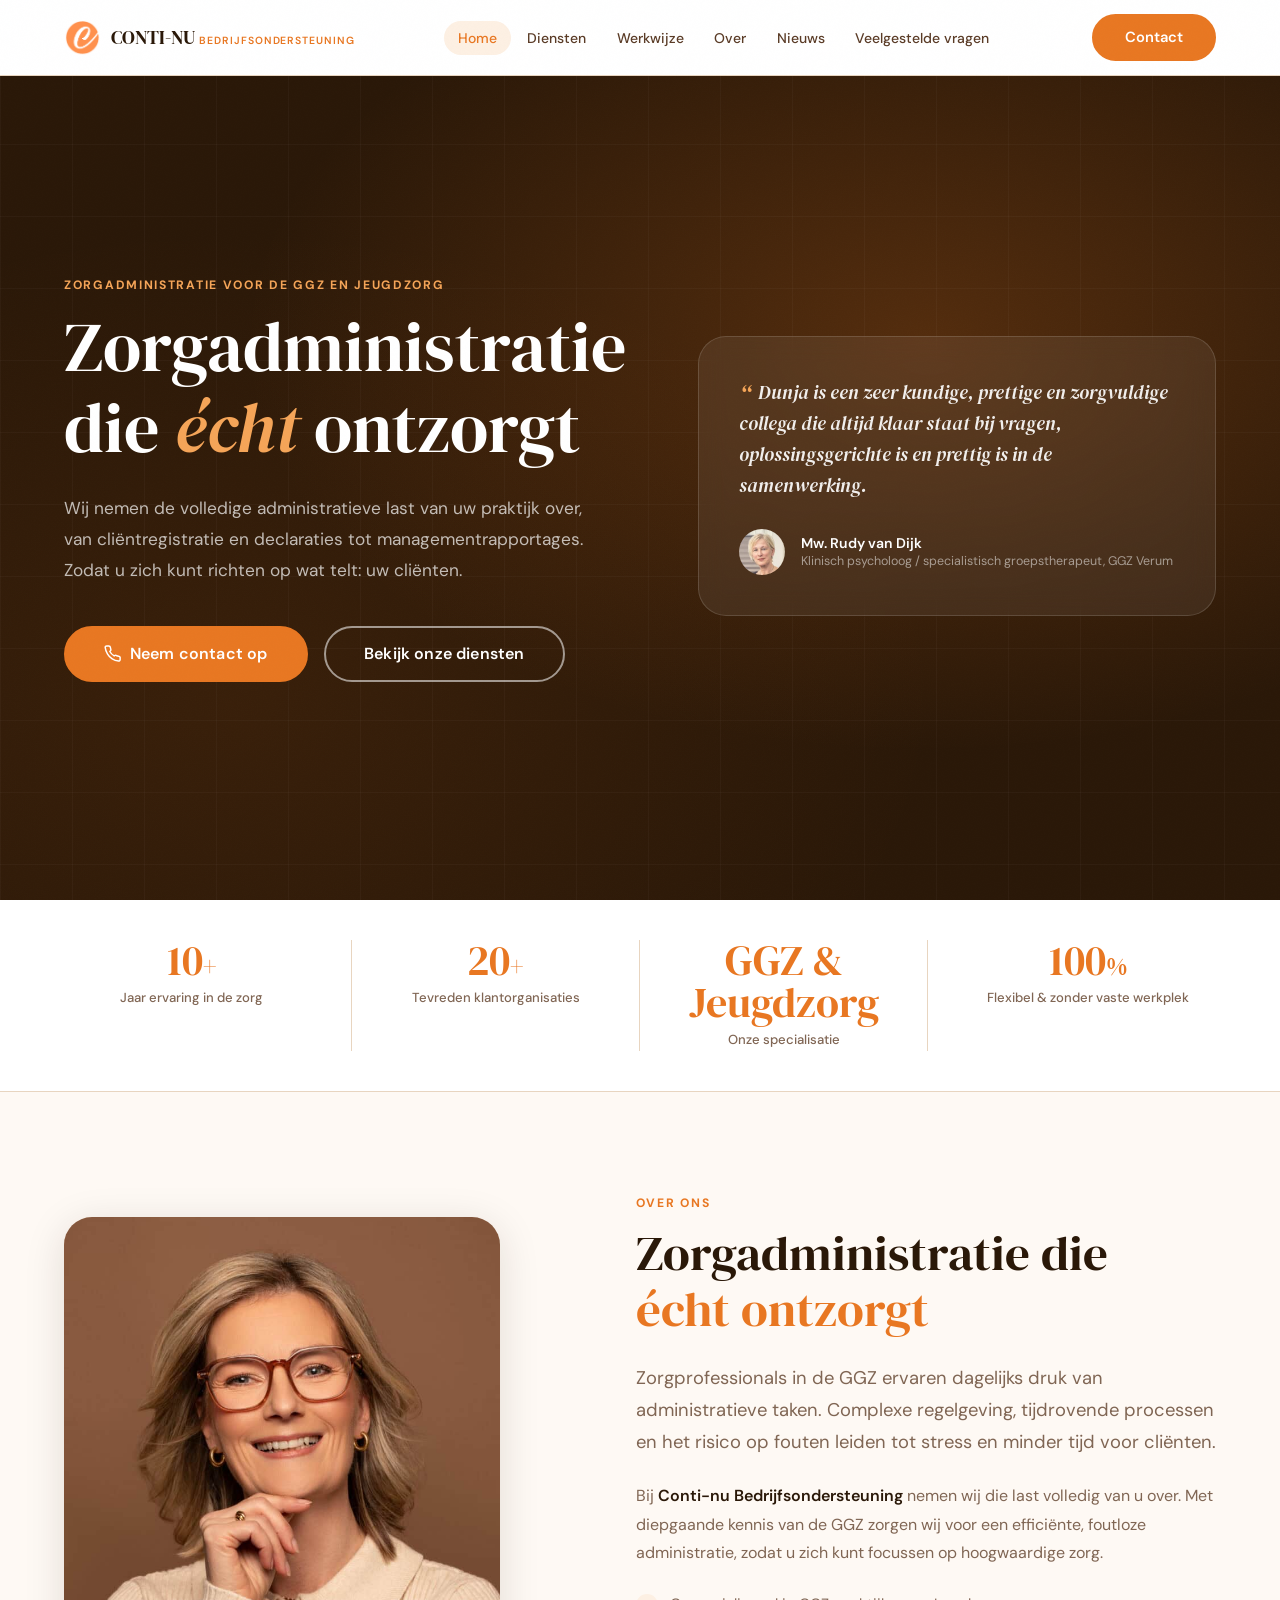
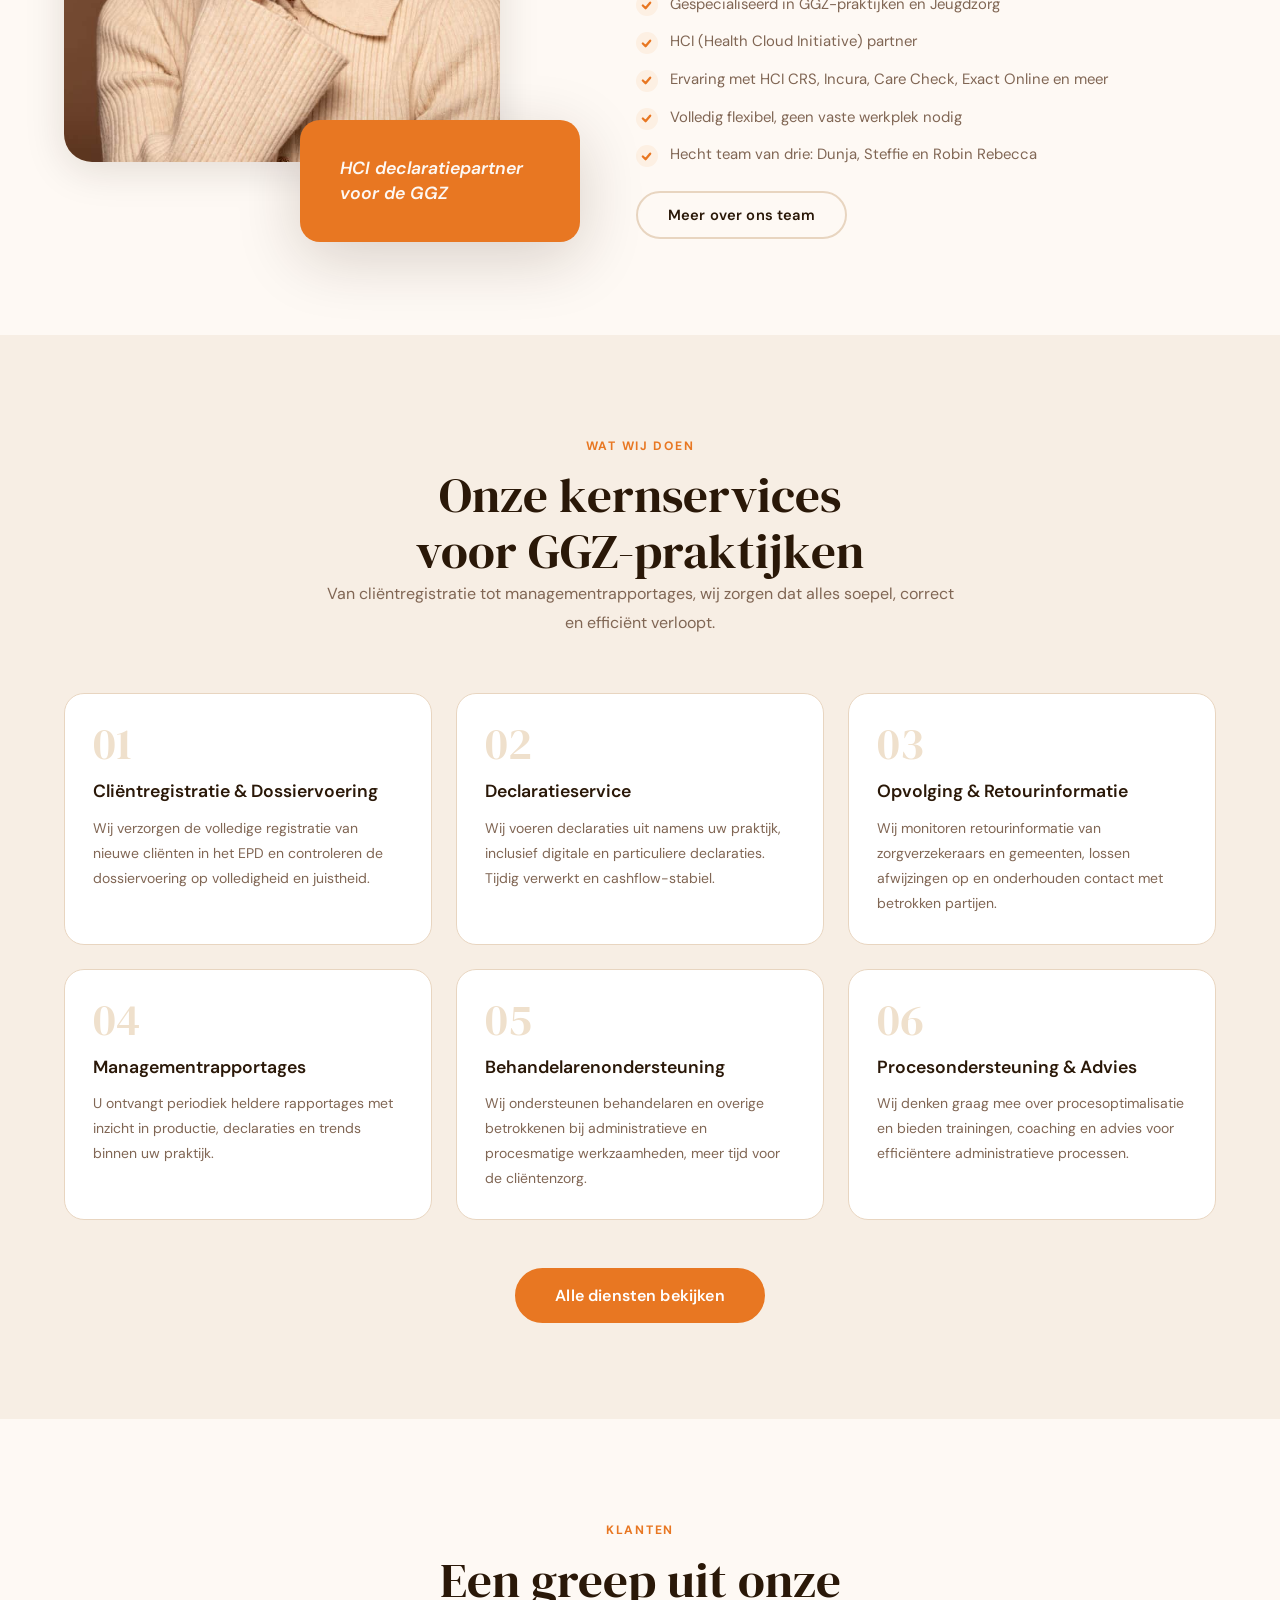
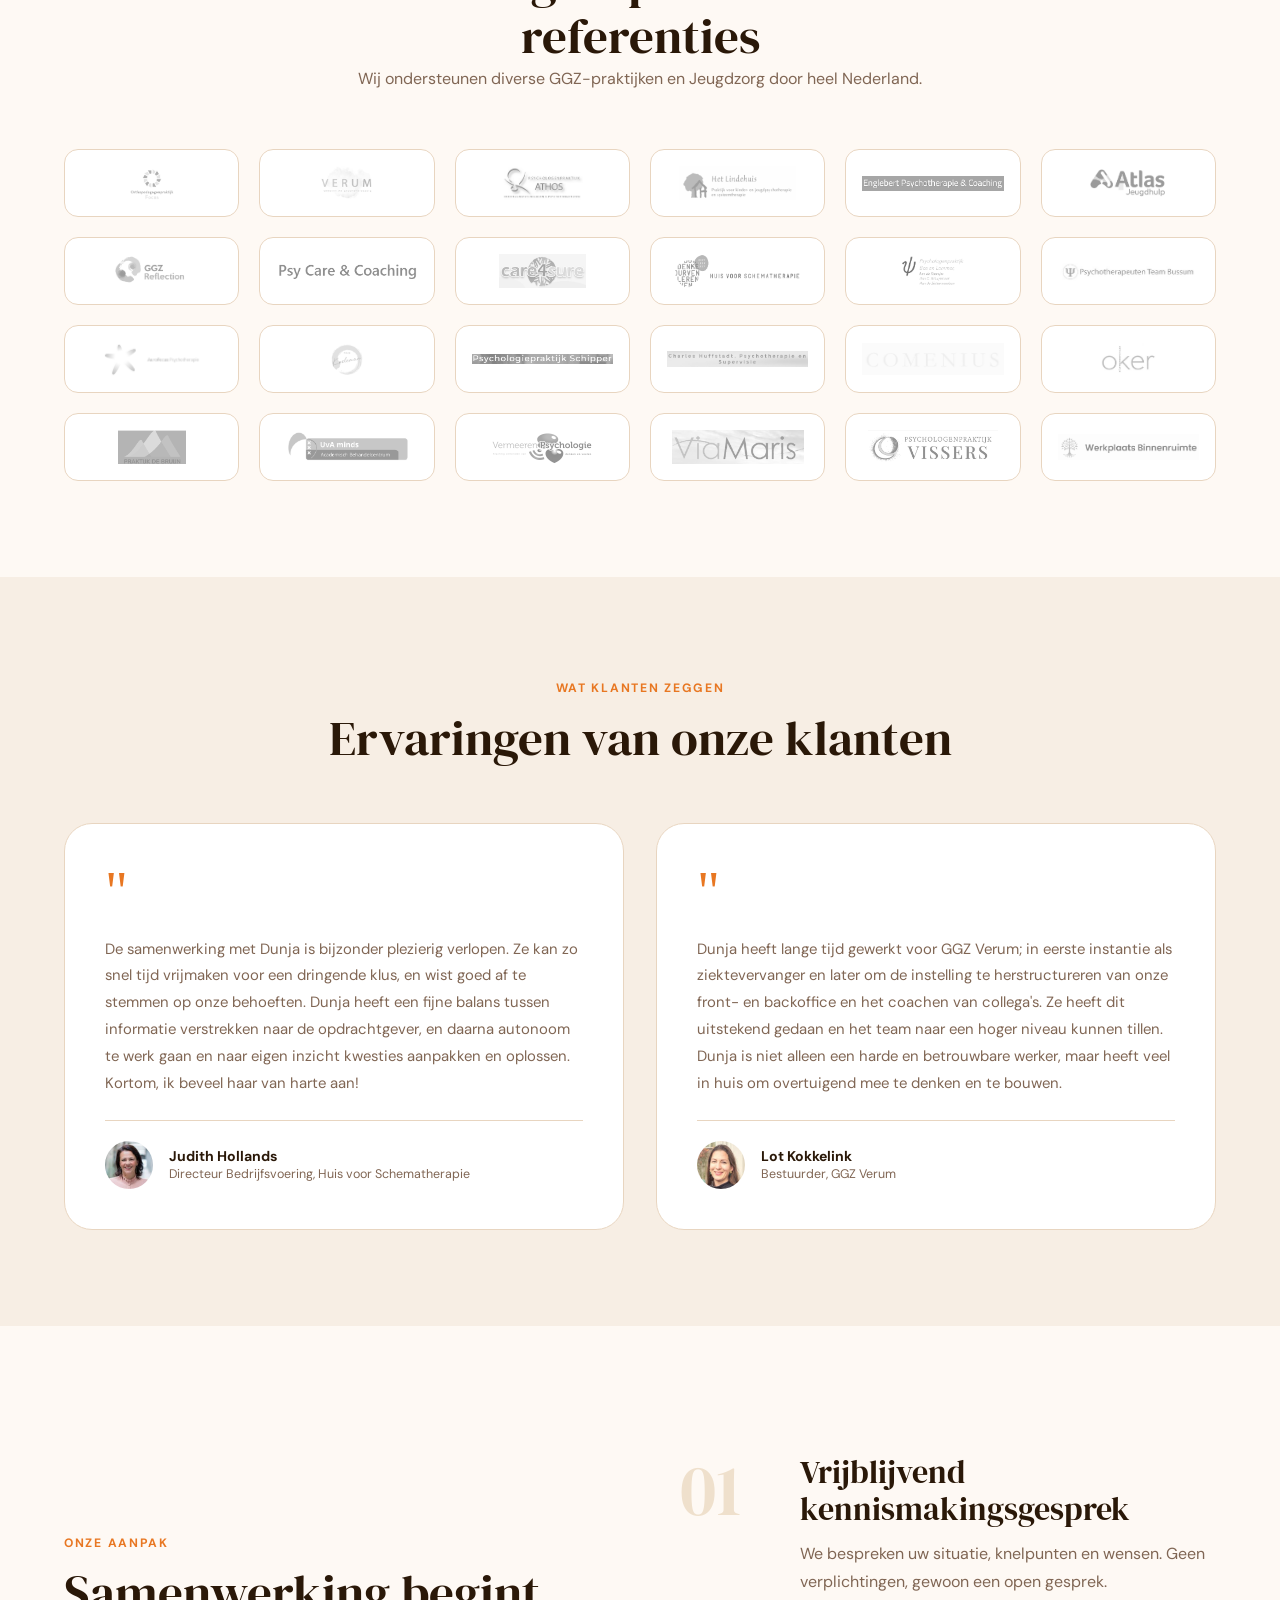
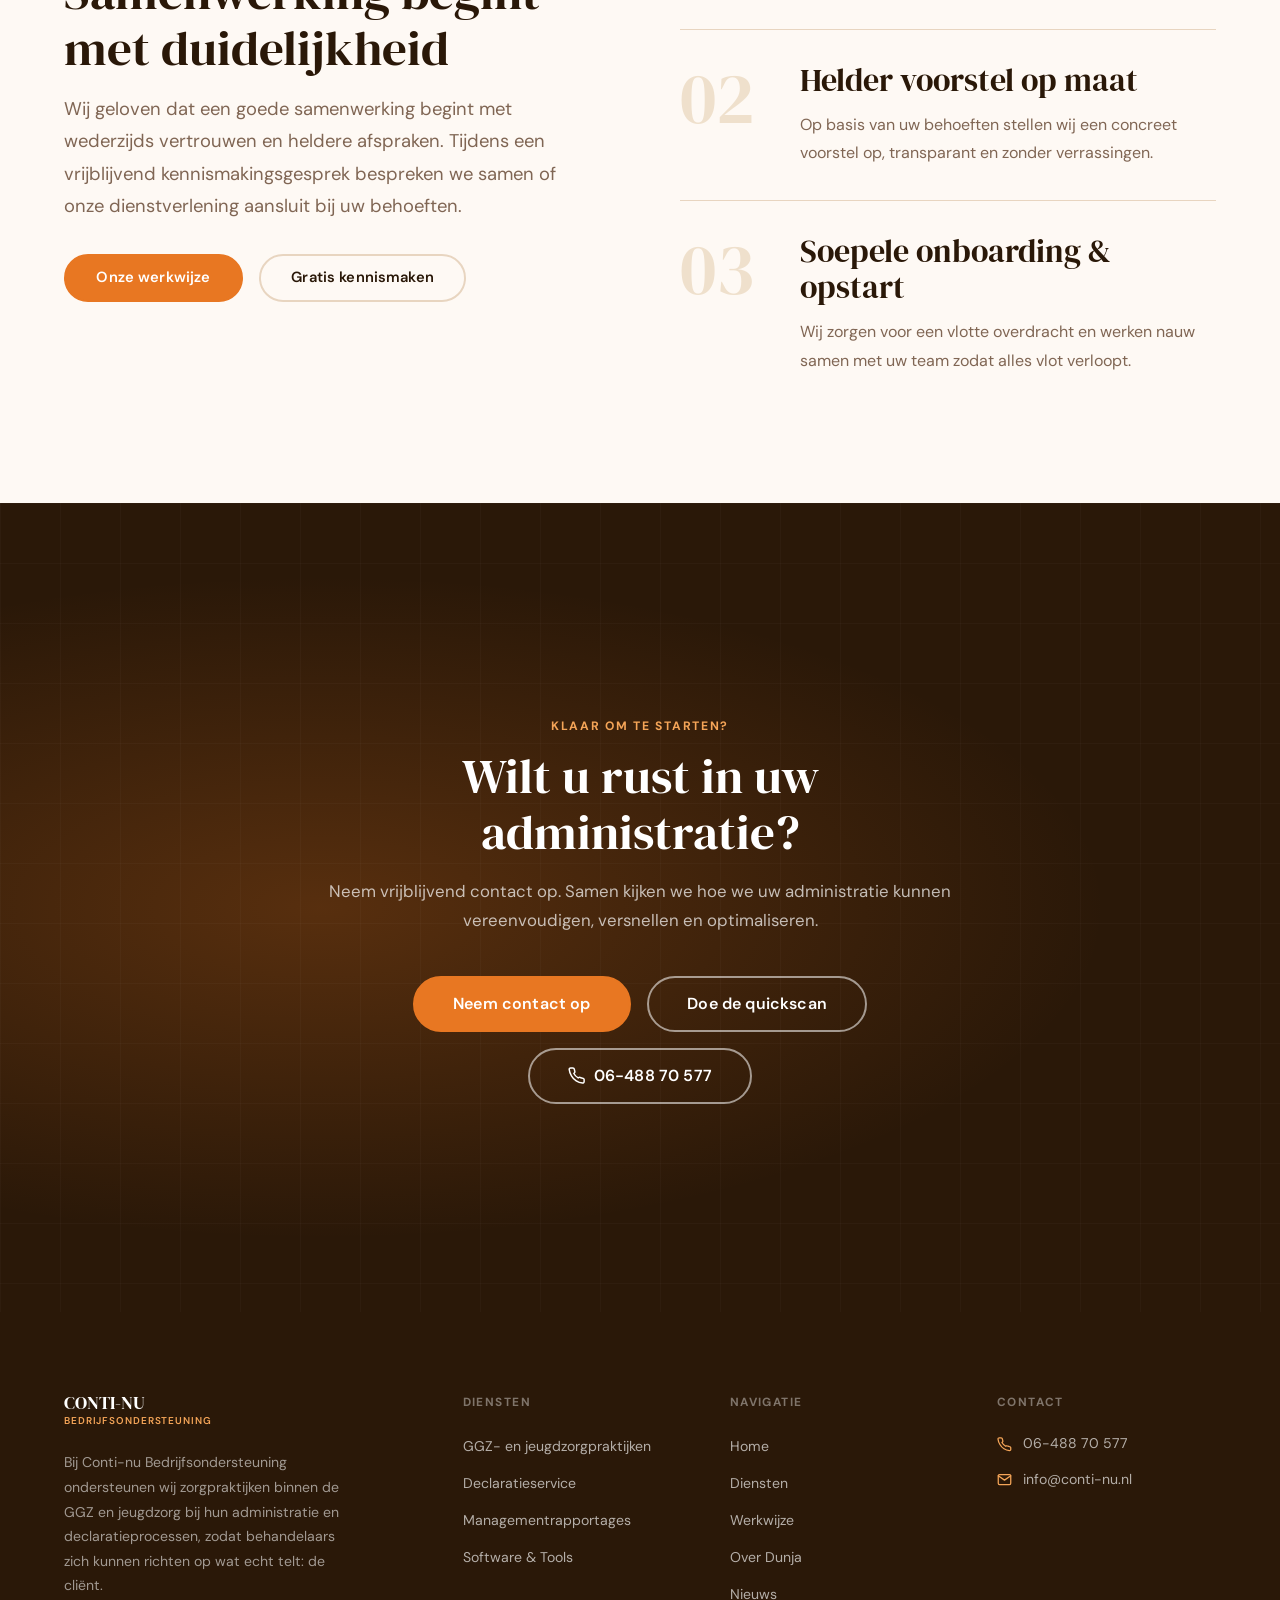
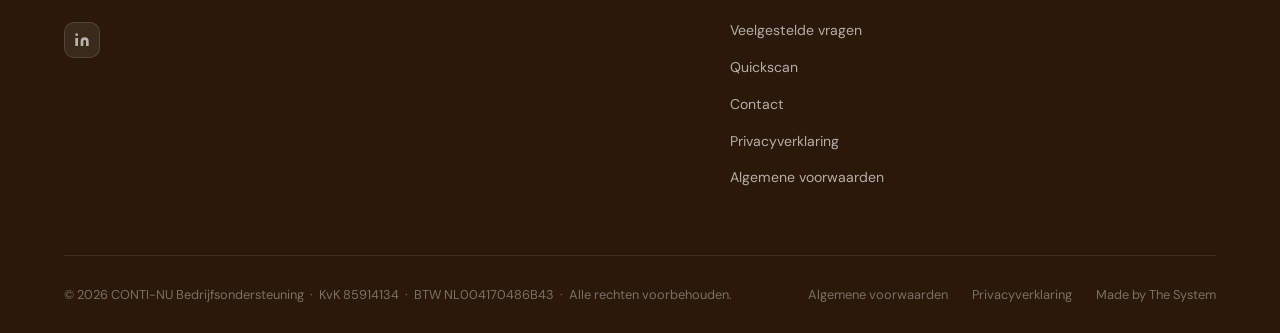
==== index.html @ ff967ec7 "Tekstfix: GGZ-praktijken en -instellingen -> GGZ-praktijken en Jeugdzorg Co-Authored-By: Claude Sonn" ====
<!DOCTYPE html>
<html lang="nl">
<head>
  <meta charset="UTF-8">
  <meta name="viewport" content="width=device-width, initial-scale=1.0">
  <title>CONTI-NU Bedrijfsondersteuning | Zorgadministratie voor de GGZ en Jeugdzorg</title>
  <meta name="description" content="Conti-nu Bedrijfsondersteuning ontlast GGZ- en jeugdzorgpraktijken van alle administratie. Cliëntregistratie, declaraties, dossiervoering en managementrapportages door Dunja Tagliola en team.">
  <meta name="keywords" content="zorgadministratie, GGZ administratie, jeugdzorg administratie, declaratieservice, cliëntregistratie, dossiervoering, managementrapportages, bedrijfsondersteuning zorg">
  <link rel="canonical" href="https://conti-nu-website.vercel.app/">
  <meta name="robots" content="index, follow">
  <link rel="icon" href="Assets/favicon.png" type="image/png">

  <!-- Open Graph -->
  <meta property="og:type"        content="website">
  <meta property="og:url"         content="https://conti-nu-website.vercel.app/">
  <meta property="og:title"       content="CONTI-NU Bedrijfsondersteuning | Uw zorgadministratie, onze zorg">
  <meta property="og:description" content="Gespecialiseerde administratieve ondersteuning voor GGZ- en jeugdzorgpraktijken. Zodat behandelaars zich kunnen richten op de cliënt.">
  <meta property="og:image"       content="https://conti-nu-website.vercel.app/img/og-image.jpg">
  <meta property="og:locale"      content="nl_NL">

  <!-- Twitter Card -->
  <meta name="twitter:card"        content="summary_large_image">
  <meta name="twitter:title"       content="CONTI-NU Bedrijfsondersteuning">
  <meta name="twitter:description" content="Zorgadministratie voor de GGZ en Jeugdzorg. Declaraties, cliëntregistratie en meer.">

  <!-- Structured Data -->
  <script type="application/ld+json">
  {
    "@context": "https://schema.org",
    "@type": "ProfessionalService",
    "name": "CONTI-NU Bedrijfsondersteuning",
    "description": "Gespecialiseerde administratieve ondersteuning voor GGZ- en jeugdzorgpraktijken. Cliëntregistratie, dossiervoering, declaratieservice en managementrapportages.",
    "url": "https://conti-nu-website.vercel.app",
    "telephone": "+31648870577",
    "email": "info@conti-nu.nl",
    "founder": { "@type": "Person", "name": "Dunja Tagliola" },
    "address": { "@type": "PostalAddress", "addressCountry": "NL" },
    "knowsAbout": ["GGZ administratie","Declaratieservice","Cliëntregistratie","Dossiervoering","HCI CRS"],
    "hasOfferCatalog": {
      "@type": "OfferCatalog",
      "name": "Diensten",
      "itemListElement": [
        { "@type": "Offer", "itemOffered": { "@type": "Service", "name": "Cliëntregistratie & Dossiervoering" } },
        { "@type": "Offer", "itemOffered": { "@type": "Service", "name": "Declaratieservice" } },
        { "@type": "Offer", "itemOffered": { "@type": "Service", "name": "Managementrapportages" } }
      ]
    }
  }
  </script>

  <link rel="stylesheet" href="css/style.css">
</head>
<body>

<!-- ═══════════════════════════════ NAVIGATION ═══ -->
<nav class="nav" id="nav" role="navigation" aria-label="Hoofdnavigatie">
  <div class="nav-inner">
    <a href="/" class="nav-logo" aria-label="CONTI-NU Bedrijfsondersteuning - Home">
      <img src="Assets/favicon.png" alt="" class="nav-logo-mark" aria-hidden="true">
      <div class="nav-logo-text">
        <span class="nav-logo-name">CONTI-NU</span>
        <span class="nav-logo-sub">Bedrijfsondersteuning</span>
      </div>
    </a>
    <ul class="nav-links" role="list">
      <li><a href="/"      class="nav-link active">Home</a></li>
      <li><a href="/diensten"   class="nav-link">Diensten</a></li>
      <li><a href="/werkwijze"  class="nav-link">Werkwijze</a></li>
      <li><a href="/over"       class="nav-link">Over</a></li>
      <li><a href="/nieuws"     class="nav-link">Nieuws</a></li>
      <li><a href="/veelgestelde-vragen" class="nav-link">Veelgestelde vragen</a></li>
    </ul>
    <a href="/contact" class="btn btn-primary nav-cta">Contact</a>
    <button class="nav-hamburger" id="hamburger" aria-label="Menu openen" aria-expanded="false" aria-controls="mobile-menu">
      <span></span><span></span><span></span>
    </button>
  </div>
</nav>

<nav class="mobile-menu" id="mobile-menu" aria-label="Mobiele navigatie">
  <a href="/"     class="nav-link active">Home</a>
  <a href="/diensten"  class="nav-link">Diensten</a>
  <a href="/werkwijze" class="nav-link">Werkwijze</a>
  <a href="/over"      class="nav-link">Over</a>
  <a href="/nieuws"    class="nav-link">Nieuws</a>
  <a href="/veelgestelde-vragen" class="nav-link">Veelgestelde vragen</a>
  <a href="/contact"   class="btn btn-primary">Contact opnemen</a>
</nav>

<main>

<!-- ═══════════════════════════════ HERO ═════════ -->
<section class="hero" aria-label="Introductie">
  <div class="hero-bg" aria-hidden="true"></div>
  <div class="hero-grid-lines" aria-hidden="true"></div>
  <div class="hero-inner container">

    <div class="hero-content">
      <span class="eyebrow eyebrow-light">Zorgadministratie voor de GGZ en Jeugdzorg</span>
      <h1 class="hero-title">
        Zorgadministratie<br>
        die <em>écht</em> ontzorgt
      </h1>
      <p class="hero-text">
        Wij nemen de volledige administratieve last van uw praktijk over, van cliëntregistratie
        en declaraties tot managementrapportages. Zodat u zich kunt richten op wat telt: uw cliënten.
      </p>
      <div class="hero-actions">
        <a href="/contact" class="btn btn-primary btn-lg">
          <svg viewBox="0 0 24 24" fill="none" stroke="currentColor" stroke-width="2" stroke-linecap="round" stroke-linejoin="round" aria-hidden="true"><path d="M22 16.92v3a2 2 0 0 1-2.18 2 19.79 19.79 0 0 1-8.63-3.07A19.5 19.5 0 0 1 4.69 12a19.79 19.79 0 0 1-3.07-8.67A2 2 0 0 1 3.6 1.27h3a2 2 0 0 1 2 1.72c.127.96.361 1.903.7 2.81a2 2 0 0 1-.45 2.11L7.91 8.85a16 16 0 0 0 6 6l1.27-.64a2 2 0 0 1 2.11.45c.907.339 1.85.573 2.81.7A2 2 0 0 1 22 16.92z"/></svg>
          Neem contact op
        </a>
        <a href="/diensten" class="btn btn-white-outline btn-lg">
          Bekijk onze diensten
        </a>
      </div>
    </div>

    <div class="hero-card" role="complementary" aria-label="Referentie">
      <p class="hero-card-quote">
        Dunja is een zeer kundige, prettige en zorgvuldige collega die altijd klaar staat bij vragen, oplossingsgerichte is en prettig is in de samenwerking.
      </p>
      <div class="hero-card-author">
        <div class="hero-card-avatar" aria-hidden="true"><img src="Assets/Rudy-van-Dijk-150x150.jpg" alt="Mw. Rudy van Dijk"></div>
        <div>
          <div class="hero-card-name">Mw. Rudy van Dijk</div>
          <div class="hero-card-role">Klinisch psycholoog / specialistisch groepstherapeut, GGZ Verum</div>
        </div>
      </div>
    </div>

  </div>
</section>

<!-- ═══════════════════════════════ STATS ════════ -->
<div class="stats-bar" aria-label="Kerngetallen">
  <div class="stats-bar-inner">
    <div class="stat-item aos">
      <div class="stat-number" data-count="10" data-suffix="+">10<span style="font-size:.6em">+</span></div>
      <div class="stat-label">Jaar ervaring in de zorg</div>
    </div>
    <div class="stat-item aos d1">
      <div class="stat-number" data-count="20" data-suffix="+">20<span style="font-size:.6em">+</span></div>
      <div class="stat-label">Tevreden klantorganisaties</div>
    </div>
    <div class="stat-item aos d2">
      <div class="stat-number">GGZ &amp; Jeugdzorg</div>
      <div class="stat-label">Onze specialisatie</div>
    </div>
    <div class="stat-item aos d3">
      <div class="stat-number" data-count="100" data-suffix="%">100<span style="font-size:.6em">%</span></div>
      <div class="stat-label">Flexibel &amp; zonder vaste werkplek</div>
    </div>
  </div>
</div>

<!-- ═══════════════════════════════ ABOUT ════════ -->
<section class="section" aria-labelledby="about-heading">
  <div class="container">
    <div class="about-home">

      <div class="about-img-wrap aos-left">
        <div class="img-frame">
          <img src="Assets/0J8A9587-768x1152 (1).jpg"
               alt="Dunja Tagliola, eigenaar van CONTI-NU Bedrijfsondersteuning"
               width="480" height="600" loading="lazy">
        </div>
        <div class="about-img-badge" aria-hidden="true">
          <div class="badge-text">HCI declaratiepartner voor de GGZ</div>
        </div>
      </div>

      <div class="about-home-content aos-right">
        <div>
          <span class="eyebrow">Over ons</span>
          <h2 id="about-heading">
            Zorgadministratie die<br>
            <span class="highlight">écht ontzorgt</span>
          </h2>
        </div>
        <p class="lead">
          Zorgprofessionals in de GGZ ervaren dagelijks druk van
          administratieve taken. Complexe regelgeving, tijdrovende processen en het risico op
          fouten leiden tot stress en minder tijd voor cliënten.
        </p>
        <p>
          Bij <strong>Conti-nu Bedrijfsondersteuning</strong> nemen wij die last volledig van
          u over. Met diepgaande kennis van de GGZ zorgen wij voor een
          efficiënte, foutloze administratie, zodat u zich kunt focussen op hoogwaardige zorg.
        </p>
        <div class="checklist" role="list">
          <div class="check-item" role="listitem">
            <div class="check-dot" aria-hidden="true">
              <svg viewBox="0 0 12 12" fill="none" stroke="currentColor" stroke-width="2.5" stroke-linecap="round" stroke-linejoin="round"><polyline points="2 6 5 9 10 3"/></svg>
            </div>
            <span>Gespecialiseerd in GGZ-praktijken en Jeugdzorg</span>
          </div>
          <div class="check-item" role="listitem">
            <div class="check-dot" aria-hidden="true">
              <svg viewBox="0 0 12 12" fill="none" stroke="currentColor" stroke-width="2.5" stroke-linecap="round" stroke-linejoin="round"><polyline points="2 6 5 9 10 3"/></svg>
            </div>
            <span>HCI (Health Cloud Initiative) partner</span>
          </div>
          <div class="check-item" role="listitem">
            <div class="check-dot" aria-hidden="true">
              <svg viewBox="0 0 12 12" fill="none" stroke="currentColor" stroke-width="2.5" stroke-linecap="round" stroke-linejoin="round"><polyline points="2 6 5 9 10 3"/></svg>
            </div>
            <span>Ervaring met HCI CRS, Incura, Care Check, Exact Online en meer</span>
          </div>
          <div class="check-item" role="listitem">
            <div class="check-dot" aria-hidden="true">
              <svg viewBox="0 0 12 12" fill="none" stroke="currentColor" stroke-width="2.5" stroke-linecap="round" stroke-linejoin="round"><polyline points="2 6 5 9 10 3"/></svg>
            </div>
            <span>Volledig flexibel, geen vaste werkplek nodig</span>
          </div>
          <div class="check-item" role="listitem">
            <div class="check-dot" aria-hidden="true">
              <svg viewBox="0 0 12 12" fill="none" stroke="currentColor" stroke-width="2.5" stroke-linecap="round" stroke-linejoin="round"><polyline points="2 6 5 9 10 3"/></svg>
            </div>
            <span>Hecht team van drie: Dunja, Steffie en Robin Rebecca</span>
          </div>
        </div>
        <div>
          <a href="/over" class="btn btn-outline">Meer over ons team</a>
        </div>
      </div>

    </div>
  </div>
</section>

<!-- ═══════════════════════════════ SERVICES ═════ -->
<section class="section section-cream" aria-labelledby="services-heading">
  <div class="container">
    <div class="section-header center aos-scale">
      <span class="eyebrow">Wat wij doen</span>
      <h2 id="services-heading">Onze kernservices<br>voor GGZ-praktijken</h2>
      <p>Van cliëntregistratie tot managementrapportages, wij zorgen dat alles soepel, correct en efficiënt verloopt.</p>
    </div>

    <div class="service-preview-grid">
      <article class="service-card aos d1">
        <div class="service-num" aria-hidden="true">01</div>
        <h3>Cliëntregistratie &amp; Dossiervoering</h3>
        <p>Wij verzorgen de volledige registratie van nieuwe cliënten in het EPD en controleren de dossiervoering op volledigheid en juistheid.</p>
      </article>
      <article class="service-card aos d2">
        <div class="service-num" aria-hidden="true">02</div>
        <h3>Declaratieservice</h3>
        <p>Wij voeren declaraties uit namens uw praktijk, inclusief digitale en particuliere declaraties. Tijdig verwerkt en cashflow-stabiel.</p>
      </article>
      <article class="service-card aos d3">
        <div class="service-num" aria-hidden="true">03</div>
        <h3>Opvolging &amp; Retourinformatie</h3>
        <p>Wij monitoren retourinformatie van zorgverzekeraars en gemeenten, lossen afwijzingen op en onderhouden contact met betrokken partijen.</p>
      </article>
      <article class="service-card aos d1">
        <div class="service-num" aria-hidden="true">04</div>
        <h3>Managementrapportages</h3>
        <p>U ontvangt periodiek heldere rapportages met inzicht in productie, declaraties en trends binnen uw praktijk.</p>
      </article>
      <article class="service-card aos d2">
        <div class="service-num" aria-hidden="true">05</div>
        <h3>Behandelarenondersteuning</h3>
        <p>Wij ondersteunen behandelaren en overige betrokkenen bij administratieve en procesmatige werkzaamheden, meer tijd voor de cliëntenzorg.</p>
      </article>
      <article class="service-card aos d3">
        <div class="service-num" aria-hidden="true">06</div>
        <h3>Procesondersteuning &amp; Advies</h3>
        <p>Wij denken graag mee over procesoptimalisatie en bieden trainingen, coaching en advies voor efficiëntere administratieve processen.</p>
      </article>
    </div>

    <div style="text-align:center; margin-top:3rem;" class="aos">
      <a href="/diensten" class="btn btn-primary btn-lg">Alle diensten bekijken</a>
    </div>
  </div>
</section>

<!-- ═══════════════════════════════ REFERENTIES ══ -->
<section class="section" aria-labelledby="refs-heading">
  <div class="container">
    <div class="section-header center aos-scale">
      <span class="eyebrow">Klanten</span>
      <h2 id="refs-heading">Een greep uit onze referenties</h2>
      <p>Wij ondersteunen diverse GGZ-praktijken en Jeugdzorg door heel Nederland.</p>
    </div>

    <div class="logos-grid aos">
      <div class="logo-item"><img src="Assets/Orthopedagogenpraktijk-Focus.png" alt="Orthopedagogenpraktijk Focus" loading="lazy"></div>
      <div class="logo-item"><img src="Assets/logo-ggzverum-h100.png" alt="GGZ Verum" loading="lazy"></div>
      <div class="logo-item"><img src="Assets/Psychologenpraktijk-Athos.png" alt="Psychologenpraktijk Athos" loading="lazy"></div>
      <div class="logo-item"><img src="Assets/Het-Lindehuis.png" alt="Het Lindehuis" loading="lazy"></div>
      <div class="logo-item"><img src="Assets/Englebert-Psychotherapie-Coaching.png" alt="Engelbert Psychotherapie &amp; Coaching" loading="lazy"></div>
      <div class="logo-item"><img src="Assets/Logo-Atlas-Jeugdhulp-1.png" alt="Atlas Jeugdhulp" loading="lazy"></div>
      <div class="logo-item"><img src="Assets/GGZ-Reflection.png" alt="GGZ Reflection" loading="lazy"></div>
      <div class="logo-item"><img src="Assets/Psy-Care-Coaching.png" alt="Psy Care &amp; Coaching" loading="lazy"></div>
      <div class="logo-item"><img src="Assets/Logo-Care4sure.png" alt="care4sure" loading="lazy"></div>
      <div class="logo-item"><img src="Assets/Logo-Huis-voor-Schematherapie.png" alt="Huis voor Schematherapie" loading="lazy"></div>
      <div class="logo-item"><img src="Assets/Logo-Bos-en-Lommer.png" alt="GGZ Bos &amp; Lommer" loading="lazy"></div>
      <div class="logo-item"><img src="Assets/Logo-PT-Bussum.png" alt="PT Bussum" loading="lazy"></div>
      <div class="logo-item"><img src="Assets/Aurofocus.png" alt="Aurofocus" loading="lazy"></div>
      <div class="logo-item"><img src="Assets/Praktijk-Koeleman.png" alt="Praktijk Koeleman" loading="lazy"></div>
      <div class="logo-item"><img src="Assets/Psychologenpraktijk-Schipper.png" alt="Psychologenpraktijk Schipper" loading="lazy"></div>
      <div class="logo-item"><img src="Assets/Charles-Huffstadt.png" alt="Charles Huffstadt, Psychotherapie en Supervisie" loading="lazy"></div>
      <div class="logo-item"><img src="Assets/Comenius.png" alt="Comenius" loading="lazy"></div>
      <div class="logo-item"><img src="Assets/PP-Oker.png" alt="Psychologenpraktijk Oker" loading="lazy"></div>
      <div class="logo-item"><img src="Assets/Praktijk-de-Bruijn.png" alt="Praktijk de Bruijn" loading="lazy"></div>
      <div class="logo-item"><img src="Assets/UvA-Minds.png" alt="UvA minds, Academisch Behandelcentrum" loading="lazy"></div>
      <div class="logo-item"><img src="Assets/Vermeeren.png" alt="Vermeeren Psychologie" loading="lazy"></div>
      <div class="logo-item"><img src="Assets/Via-Maris.png" alt="ViaMaris" loading="lazy"></div>
      <div class="logo-item"><img src="Assets/Vissers.png" alt="Psychologenpraktijk Vissers" loading="lazy"></div>
      <div class="logo-item"><img src="Assets/WP-Binnenruimte.png" alt="Werkplaats Binnenruimte" loading="lazy"></div>
    </div>
  </div>
</section>

<!-- ═══════════════════════════════ TESTIMONIALS ═ -->
<section class="section section-cream" aria-labelledby="testimonials-heading">
  <div class="container">
    <div class="section-header center aos-scale">
      <span class="eyebrow">Wat klanten zeggen</span>
      <h2 id="testimonials-heading">Ervaringen van onze klanten</h2>
    </div>

    <div class="testimonials-grid">
      <blockquote class="testimonial aos d1">
        <div class="testimonial-open-quote" aria-hidden="true">"</div>
        <p class="testimonial-text">
          De samenwerking met Dunja is bijzonder plezierig verlopen. Ze kan zo snel tijd vrijmaken voor een dringende klus, en wist goed af te stemmen op onze behoeften. Dunja heeft een fijne balans tussen informatie verstrekken naar de opdrachtgever, en daarna autonoom te werk gaan en naar eigen inzicht kwesties aanpakken en oplossen. Kortom, ik beveel haar van harte aan!
        </p>
        <footer class="testimonial-author">
          <div class="testimonial-avatar" aria-hidden="true"><img src="Assets/Judith-Hollands-150x150.jpeg" alt="Judith Hollands"></div>
          <div>
            <div class="testimonial-name">Judith Hollands</div>
            <div class="testimonial-role">Directeur Bedrijfsvoering, Huis voor Schematherapie</div>
          </div>
        </footer>
      </blockquote>

      <blockquote class="testimonial aos d2">
        <div class="testimonial-open-quote" aria-hidden="true">"</div>
        <p class="testimonial-text">
          Dunja heeft lange tijd gewerkt voor GGZ Verum; in eerste instantie als ziektevervanger en later om de instelling te herstructureren van onze front- en backoffice en het coachen van collega's. Ze heeft dit uitstekend gedaan en het team naar een hoger niveau kunnen tillen. Dunja is niet alleen een harde en betrouwbare werker, maar heeft veel in huis om overtuigend mee te denken en te bouwen.
        </p>
        <footer class="testimonial-author">
          <div class="testimonial-avatar" aria-hidden="true"><img src="Assets/lot-kokkelink-150x150.jpg" alt="Lot Kokkelink"></div>
          <div>
            <div class="testimonial-name">Lot Kokkelink</div>
            <div class="testimonial-role">Bestuurder, GGZ Verum</div>
          </div>
        </footer>
      </blockquote>
    </div>
  </div>
</section>

<!-- ═══════════════════════════════ WERKWIJZE TEASER ═ -->
<section class="section" aria-labelledby="werkwijze-heading">
  <div class="container">
    <div class="grid-2" style="gap:5rem; align-items:center;">
      <div class="aos">
        <span class="eyebrow">Onze aanpak</span>
        <h2 id="werkwijze-heading">Samenwerking begint met duidelijkheid</h2>
        <p class="lead" style="margin-top:1rem;">
          Wij geloven dat een goede samenwerking begint met wederzijds vertrouwen en heldere afspraken.
          Tijdens een vrijblijvend kennismakingsgesprek bespreken we samen of onze dienstverlening aansluit bij uw behoeften.
        </p>
        <div style="margin-top:2rem; display:flex; gap:1rem; flex-wrap:wrap;">
          <a href="/werkwijze" class="btn btn-primary">Onze werkwijze</a>
          <a href="/contact"  class="btn btn-outline">Gratis kennismaken</a>
        </div>
      </div>

      <div>
        <div class="steps-list">
          <div class="step-item aos d1" style="padding:2rem 0;">
            <div class="step-num" aria-hidden="true">01</div>
            <div class="step-body">
              <h3>Vrijblijvend kennismakingsgesprek</h3>
              <p>We bespreken uw situatie, knelpunten en wensen. Geen verplichtingen, gewoon een open gesprek.</p>
            </div>
          </div>
          <div class="step-item aos d2" style="padding:2rem 0;">
            <div class="step-num" aria-hidden="true">02</div>
            <div class="step-body">
              <h3>Helder voorstel op maat</h3>
              <p>Op basis van uw behoeften stellen wij een concreet voorstel op, transparant en zonder verrassingen.</p>
            </div>
          </div>
          <div class="step-item aos d3" style="padding:2rem 0; border-bottom:none;">
            <div class="step-num" aria-hidden="true">03</div>
            <div class="step-body">
              <h3>Soepele onboarding &amp; opstart</h3>
              <p>Wij zorgen voor een vlotte overdracht en werken nauw samen met uw team zodat alles vlot verloopt.</p>
            </div>
          </div>
        </div>
      </div>
    </div>
  </div>
</section>

<!-- ═══════════════════════════════ CTA ══════════ -->
<section class="cta-section section" aria-labelledby="cta-heading">
  <div class="cta-inner">
    <span class="eyebrow eyebrow-light">Klaar om te starten?</span>
    <h2 id="cta-heading">Wilt u rust in uw administratie?</h2>
    <p>
      Neem vrijblijvend contact op. Samen kijken we hoe we uw administratie kunnen
      vereenvoudigen, versnellen en optimaliseren.
    </p>
    <div class="cta-actions">
      <a href="/contact" class="btn btn-primary btn-lg">Neem contact op</a>
      <a href="/quickscan" class="btn btn-white-outline btn-lg">Doe de quickscan</a>
      <a href="tel:+31648870577" class="btn btn-white-outline btn-lg">
        <svg viewBox="0 0 24 24" fill="none" stroke="currentColor" stroke-width="2" stroke-linecap="round" stroke-linejoin="round" aria-hidden="true"><path d="M22 16.92v3a2 2 0 0 1-2.18 2 19.79 19.79 0 0 1-8.63-3.07A19.5 19.5 0 0 1 4.69 12a19.79 19.79 0 0 1-3.07-8.67A2 2 0 0 1 3.6 1.27h3a2 2 0 0 1 2 1.72c.127.96.361 1.903.7 2.81a2 2 0 0 1-.45 2.11L7.91 8.85a16 16 0 0 0 6 6l1.27-.64a2 2 0 0 1 2.11.45c.907.339 1.85.573 2.81.7A2 2 0 0 1 22 16.92z"/></svg>
        06-488 70 577
      </a>
    </div>
  </div>
</section>

</main>

<!-- ═══════════════════════════════ FOOTER ═══════ -->
<footer class="footer" role="contentinfo">
  <div class="container">
    <div class="footer-grid">

      <div class="footer-brand">
        <div class="footer-logo">

          <div>
            <div class="footer-logo-name">CONTI-NU</div>
            <div class="footer-logo-sub">Bedrijfsondersteuning</div>
          </div>
        </div>
        <p>Bij Conti-nu Bedrijfsondersteuning ondersteunen wij zorgpraktijken binnen de GGZ en jeugdzorg bij hun administratie en declaratieprocessen, zodat behandelaars zich kunnen richten op wat echt telt: de cliënt.</p>
        <div class="footer-social">
          <a href="https://www.linkedin.com/company/conti-nu/" class="footer-social-link" target="_blank" rel="noopener noreferrer" aria-label="LinkedIn van Dunja Tagliola">
            <svg viewBox="0 0 24 24" fill="currentColor" aria-hidden="true"><path d="M16 8a6 6 0 0 1 6 6v7h-4v-7a2 2 0 0 0-2-2 2 2 0 0 0-2 2v7h-4v-7a6 6 0 0 1 6-6zM2 9h4v12H2z"/><circle cx="4" cy="4" r="2"/></svg>
          </a>
        </div>
      </div>

      <div>
        <div class="footer-col-title">Diensten</div>
        <ul class="footer-links" role="list">
          <li><a href="diensten.html#ggz"          class="footer-link">GGZ- en jeugdzorgpraktijken</a></li>
          <li><a href="diensten.html#declaratie"    class="footer-link">Declaratieservice</a></li>
          <li><a href="diensten.html#rapportages"   class="footer-link">Managementrapportages</a></li>
          <li><a href="diensten.html#software"      class="footer-link">Software &amp; Tools</a></li>
        </ul>
      </div>

      <div>
        <div class="footer-col-title">Navigatie</div>
        <ul class="footer-links" role="list">
          <li><a href="/"     class="footer-link">Home</a></li>
          <li><a href="/diensten"  class="footer-link">Diensten</a></li>
          <li><a href="/werkwijze" class="footer-link">Werkwijze</a></li>
          <li><a href="/over"      class="footer-link">Over Dunja</a></li>
          <li><a href="/nieuws"    class="footer-link">Nieuws</a></li>
          <li><a href="/veelgestelde-vragen" class="footer-link">Veelgestelde vragen</a></li>
          <li><a href="/quickscan" class="footer-link">Quickscan</a></li>
          <li><a href="/contact"   class="footer-link">Contact</a></li>
          <li><a href="/privacyverklaring" class="footer-link">Privacyverklaring</a></li>
          <li><a href="/algemene-voorwaarden" class="footer-link">Algemene voorwaarden</a></li>
        </ul>
      </div>

      <div>
        <div class="footer-col-title">Contact</div>
        <div class="footer-contact-row">
          <svg viewBox="0 0 24 24" fill="none" stroke="currentColor" stroke-width="2" stroke-linecap="round" stroke-linejoin="round" aria-hidden="true"><path d="M22 16.92v3a2 2 0 0 1-2.18 2 19.79 19.79 0 0 1-8.63-3.07A19.5 19.5 0 0 1 4.69 12a19.79 19.79 0 0 1-3.07-8.67A2 2 0 0 1 3.6 1.27h3a2 2 0 0 1 2 1.72c.127.96.361 1.903.7 2.81a2 2 0 0 1-.45 2.11L7.91 8.85a16 16 0 0 0 6 6l1.27-.64a2 2 0 0 1 2.11.45c.907.339 1.85.573 2.81.7A2 2 0 0 1 22 16.92z"/></svg>
          <a href="tel:+31648870577">06-488 70 577</a>
        </div>
        <div class="footer-contact-row">
          <svg viewBox="0 0 24 24" fill="none" stroke="currentColor" stroke-width="2" stroke-linecap="round" stroke-linejoin="round" aria-hidden="true"><path d="M4 4h16c1.1 0 2 .9 2 2v12c0 1.1-.9 2-2 2H4c-1.1 0-2-.9-2-2V6c0-1.1.9-2 2-2z"/><polyline points="22,6 12,13 2,6"/></svg>
          <a href="mailto:info@conti-nu.nl">info@conti-nu.nl</a>
        </div>
      </div>

    </div>

    <div class="footer-bottom">
      <span class="footer-bottom-copy">&copy; 2026 CONTI-NU Bedrijfsondersteuning &nbsp;&middot;&nbsp; KvK 85914134 &nbsp;&middot;&nbsp; BTW NL004170486B43 &nbsp;&middot;&nbsp; Alle rechten voorbehouden.</span>
      <div class="footer-bottom-links">
        <a href="/algemene-voorwaarden">Algemene voorwaarden</a>
        <a href="/privacyverklaring">Privacyverklaring</a>
        <a href="https://thesystem.nl" target="_blank" rel="noopener">Made by The System</a>
      </div>
    </div>
  </div>
</footer>

<button class="back-to-top" id="back-to-top" aria-label="Terug naar boven">
  <svg viewBox="0 0 24 24" fill="none" stroke="currentColor" stroke-width="2.5" stroke-linecap="round" stroke-linejoin="round" aria-hidden="true"><polyline points="18 15 12 9 6 15"/></svg>
</button>

<script>
(function () {
  // Nav scroll
  const nav = document.getElementById('nav');
  const btt = document.getElementById('back-to-top');
  window.addEventListener('scroll', () => {
    nav.classList.toggle('scrolled', window.scrollY > 20);
    btt.classList.toggle('visible',  window.scrollY > 400);
  }, { passive: true });

  // Mobile menu
  const ham = document.getElementById('hamburger');
  const mob = document.getElementById('mobile-menu');
  ham.addEventListener('click', () => {
    const open = mob.classList.toggle('open');
    ham.classList.toggle('open', open);
    ham.setAttribute('aria-expanded', open);
    document.body.style.overflow = open ? 'hidden' : '';
  });
  mob.querySelectorAll('a').forEach(a => {
    a.addEventListener('click', () => {
      mob.classList.remove('open');
      ham.classList.remove('open');
      ham.setAttribute('aria-expanded', 'false');
      document.body.style.overflow = '';
    });
  });

  // Scroll animations
  const obs = new IntersectionObserver(entries => {
    entries.forEach(e => { if (e.isIntersecting) e.target.classList.add('visible'); });
  }, { threshold: 0.1 });
  document.querySelectorAll('.aos,.aos-left,.aos-right,.aos-scale').forEach(el => obs.observe(el));
  /* Vangnet: in embedded previews (vaste-hoogte iframe, geen scroll) vuurt de
     IntersectionObserver niet voor content onder de vouw. Reveal die kort na load
     alsnog — geen zichtbaar effect op de live site (onder-de-vouw zie je daar pas
     bij scrollen, en dan is 'visible' al gezet). */
  window.addEventListener('load',function(){setTimeout(function(){document.querySelectorAll('.aos,.aos-left,.aos-right,.aos-scale').forEach(function(el){el.classList.add('visible');});},1200);});

  // Stat counter animation
  function animateCounter(el) {
    const target = parseInt(el.dataset.count, 10);
    const suffix = el.dataset.suffix || '';
    const sfxHtml = suffix ? `<span style="font-size:.6em">${suffix}</span>` : '';
    const dur = 1400;
    const start = performance.now();
    function step(now) {
      const p = Math.min((now - start) / dur, 1);
      const eased = 1 - Math.pow(1 - p, 3);
      el.innerHTML = Math.round(eased * target) + sfxHtml;
      if (p < 1) requestAnimationFrame(step);
      else el.classList.add('counted');
    }
    requestAnimationFrame(step);
  }
  const cntObs = new IntersectionObserver(entries => {
    entries.forEach(e => {
      if (e.isIntersecting) { animateCounter(e.target); cntObs.unobserve(e.target); }
    });
  }, { threshold: 0.5 });
  document.querySelectorAll('.stat-number[data-count]').forEach(el => cntObs.observe(el));

  // Back to top
  btt.addEventListener('click', () => window.scrollTo({ top: 0, behavior: 'smooth' }));
})();
</script>

</body>
</html>
---- css/style.css ----
/* ================================================
   CONTI-NU BEDRIJFSONDERSTEUNING — Design System
   Warm Dutch Editorial Premium
   Fonts: DM Serif Display + DM Sans
   ================================================ */

@import url('https://fonts.googleapis.com/css2?family=DM+Serif+Display:ital@0;1&family=DM+Sans:ital,opsz,wght@0,9..40,300;0,9..40,400;0,9..40,500;0,9..40,600;0,9..40,700;1,9..40,400&display=swap');

/* ── Design Tokens ────────────────────────────── */
:root {
  --orange:        #E87722;
  --orange-dark:   #C4611A;
  --orange-light:  #F5A558;
  --orange-pale:   #FDF0E3;
  --cream:         #FEF9F4;
  --cream-mid:     #F7EEE4;
  --cream-dark:    #EFE0CC;
  --brown:         #2A1808;
  --brown-mid:     #5A3B26;
  --brown-light:   #9A7360;
  --text:          #2A1808;
  --text-muted:    #806654;
  --border:        #E8D5C0;
  --white:         #FFFFFF;

  --sh-sm:  0 2px 12px rgba(42,24,8,.06);
  --sh:     0 4px 24px rgba(42,24,8,.09);
  --sh-md:  0 8px 40px rgba(42,24,8,.13);
  --sh-lg:  0 16px 64px rgba(42,24,8,.18);

  --r-xs:   6px;
  --r-sm:   10px;
  --r:      14px;
  --r-lg:   20px;
  --r-xl:   28px;
  --r-2xl:  40px;
  --r-full: 9999px;

  --font-d: 'DM Serif Display', Georgia, 'Times New Roman', serif;
  --font-b: 'DM Sans', -apple-system, BlinkMacSystemFont, sans-serif;

  --t:      all 0.28s ease;
  --t-slow: all 0.5s ease;

  --max-w:     1200px;
  --nav-h:     76px;
}

/* ── Reset ────────────────────────────────────── */
*,*::before,*::after { box-sizing: border-box; margin: 0; padding: 0; }
html { scroll-behavior: smooth; font-size: 16px; }
body {
  font-family: var(--font-b);
  color: var(--text);
  background: var(--cream);
  line-height: 1.7;
  overflow-x: hidden;
  -webkit-font-smoothing: antialiased;
  -moz-osx-font-smoothing: grayscale;
}
img { max-width: 100%; height: auto; display: block; }
a { text-decoration: none; color: inherit; transition: var(--t); }
ul, ol { list-style: none; }
button { font-family: var(--font-b); cursor: pointer; }

/* Grain texture overlay */
body::after {
  content: '';
  position: fixed; inset: 0;
  pointer-events: none;
  z-index: 9999;
  opacity: .35;
  background-image: url("data:image/svg+xml,%3Csvg xmlns='http://www.w3.org/2000/svg' width='300' height='300'%3E%3Cfilter id='n'%3E%3CfeTurbulence type='fractalNoise' baseFrequency='.85' numOctaves='4' stitchTiles='stitch'/%3E%3C/filter%3E%3Crect width='100%25' height='100%25' filter='url(%23n)' opacity='.04'/%3E%3C/svg%3E");
}

/* ── Typography ───────────────────────────────── */
h1,h2,h3,h4,h5,h6 {
  font-family: var(--font-d);
  font-weight: 400;
  line-height: 1.15;
  color: var(--brown);
}
h1 { font-size: clamp(2.6rem, 5.5vw, 4.75rem); }
h2 { font-size: clamp(2rem,   3.8vw, 3.2rem);  }
h3 { font-size: clamp(1.4rem, 2.5vw, 2rem);    }
h4 { font-size: clamp(1.1rem, 1.8vw, 1.35rem); }
p  { line-height: 1.78; color: var(--text-muted); }
strong { font-weight: 600; color: var(--brown); }

.lead {
  font-size: 1.15rem;
  line-height: 1.75;
  color: var(--text-muted);
}

/* ── Layout ───────────────────────────────────── */
.container { max-width: var(--max-w); margin: 0 auto; padding: 0 1.5rem; }

.section     { padding: 6rem 0; }
.section-sm  { padding: 4rem 0; }
.section-lg  { padding: 9rem 0; }

.section-dark {
  background: var(--brown);
}
.section-dark h1,.section-dark h2,.section-dark h3,.section-dark h4 { color: var(--white); }
.section-dark p { color: rgba(255,255,255,.68); }

.section-cream { background: var(--cream-mid); }

.grid-2 { display: grid; grid-template-columns: repeat(2,1fr); gap: 2rem; }
.grid-3 { display: grid; grid-template-columns: repeat(3,1fr); gap: 2rem; }
.grid-4 { display: grid; grid-template-columns: repeat(4,1fr); gap: 1.5rem; }

/* ── Section Header ───────────────────────────── */
.section-header { margin-bottom: 3.5rem; }
.section-header.center { text-align: center; max-width: 640px; margin-inline: auto; }

.eyebrow {
  display: inline-block;
  font-size: .76rem; font-weight: 700;
  letter-spacing: .14em; text-transform: uppercase;
  color: var(--orange);
  margin-bottom: .75rem;
}
.eyebrow-light { color: var(--orange-light); }

/* ── Buttons ──────────────────────────────────── */
.btn {
  display: inline-flex; align-items: center; gap: .5rem;
  padding: .9rem 1.9rem;
  font-family: var(--font-b); font-size: .92rem; font-weight: 600;
  letter-spacing: .01em;
  border-radius: var(--r-full);
  border: 2px solid transparent;
  cursor: pointer;
  transition: var(--t);
  white-space: nowrap;
  line-height: 1;
}
.btn svg { width: 1.1em; height: 1.1em; flex-shrink: 0; }

.btn-primary {
  background: var(--orange); color: var(--white); border-color: var(--orange);
}
.btn-primary:hover {
  background: var(--orange-dark); border-color: var(--orange-dark);
  transform: translateY(-2px);
  box-shadow: 0 8px 24px rgba(232,119,34,.38);
}
.btn-outline {
  background: transparent; color: var(--brown); border-color: var(--border);
}
.btn-outline:hover {
  border-color: var(--orange); color: var(--orange);
  background: var(--orange-pale);
  transform: translateY(-2px);
}
.btn-white {
  background: var(--white); color: var(--orange); border-color: var(--white);
}
.btn-white:hover {
  background: var(--cream); transform: translateY(-2px);
  box-shadow: 0 8px 24px rgba(255,255,255,.28);
}
.btn-white-outline {
  background: transparent; color: var(--white); border-color: rgba(255,255,255,.55);
}
.btn-white-outline:hover {
  background: rgba(255,255,255,.1); border-color: var(--white);
}
.btn-lg { padding: 1.1rem 2.4rem; font-size: 1rem; }

/* ── Navigation ───────────────────────────────── */
.nav {
  position: fixed; top: 0; left: 0; right: 0; z-index: 100;
  height: var(--nav-h);
  background: #fff;
  border-bottom: 1px solid var(--border);
  transition: box-shadow .35s ease, height .35s ease;
}
.nav.scrolled {
  box-shadow: 0 2px 20px rgba(0,0,0,.08);
  height: calc(var(--nav-h) - 10px);
}
.nav-inner {
  max-width: var(--max-w); margin: 0 auto;
  padding: 0 1.5rem; height: 100%;
  display: flex; align-items: center; justify-content: space-between; gap: 2rem;
}
.nav-logo { flex-shrink: 0; display: flex; align-items: center; gap: .7rem; }
.nav-logo-mark {
  width: 36px; height: 36px;
  flex-shrink: 0;
}
.nav-logo-text { line-height: 1.15; }
.nav-logo-name { font-family: var(--font-d); font-size: 1.2rem; color: var(--brown); }
.nav-logo-sub  { font-size: .65rem; font-weight: 600; letter-spacing: .09em; text-transform: uppercase; color: var(--orange); }
.nav-links { display: flex; align-items: center; gap: .2rem; }
.nav-link {
  padding: .5rem .85rem;
  font-size: .875rem; font-weight: 500;
  color: var(--brown-mid);
  border-radius: var(--r-full);
  transition: var(--t);
}
.nav-link:hover, .nav-link.active { color: var(--orange); background: var(--orange-pale); }
.nav-cta { flex-shrink: 0; }

/* Hamburger */
.nav-hamburger {
  display: none; flex-direction: column; gap: 5px;
  cursor: pointer; padding: .5rem;
  border: none; background: none;
}
.nav-hamburger span {
  display: block; width: 23px; height: 2px;
  background: var(--brown); border-radius: 2px; transition: var(--t);
}
.nav-hamburger.open span:nth-child(1) { transform: translateY(7px) rotate(45deg); }
.nav-hamburger.open span:nth-child(2) { opacity: 0; }
.nav-hamburger.open span:nth-child(3) { transform: translateY(-7px) rotate(-45deg); }

/* Mobile menu */
.mobile-menu {
  display: none; position: fixed; inset: 0; z-index: 99;
  background: var(--cream);
  padding: calc(var(--nav-h) + 2rem) 1.5rem 2rem;
  flex-direction: column; gap: .5rem;
  overflow-y: auto;
}
.mobile-menu.open { display: flex; }
.mobile-menu .nav-link { font-size: 1.25rem; padding: .7rem 1rem; }
.mobile-menu .btn { margin-top: 1.25rem; justify-content: center; }

/* ── Page Hero ────────────────────────────────── */
.page-hero {
  padding-top: calc(var(--nav-h) + 4.5rem);
  padding-bottom: 5.5rem;
  background: var(--brown);
  position: relative; overflow: hidden;
}
.page-hero::before {
  content: '';
  position: absolute; inset: 0;
  background: radial-gradient(ellipse at 80% 50%, rgba(232,119,34,.22) 0%, transparent 60%);
}
.page-hero::after {
  content: '';
  position: absolute; inset: 0;
  background-image: linear-gradient(rgba(255,255,255,.025) 1px, transparent 1px),
                    linear-gradient(90deg, rgba(255,255,255,.025) 1px, transparent 1px);
  background-size: 60px 60px;
}
.page-hero-inner {
  position: relative; z-index: 1;
  max-width: var(--max-w); margin: 0 auto; padding: 0 1.5rem;
}
.page-hero .eyebrow { color: var(--orange-light); margin-bottom: .75rem; }
.page-hero h1 { color: var(--white); max-width: 780px; }
.page-hero .lead { color: rgba(255,255,255,.68); max-width: 600px; margin-top: 1.25rem; }
.breadcrumb {
  display: flex; align-items: center; gap: .5rem; flex-wrap: wrap;
  margin-top: 2rem; font-size: .82rem;
}
.breadcrumb a { color: rgba(255,255,255,.55); }
.breadcrumb a:hover { color: var(--orange-light); }
.breadcrumb-sep { color: rgba(255,255,255,.3); }
.breadcrumb-current { color: rgba(255,255,255,.85); font-weight: 500; }

/* ── Card ─────────────────────────────────────── */
.card {
  background: var(--white);
  border: 1px solid var(--border);
  border-radius: var(--r-lg);
  padding: 2rem;
  transition: var(--t);
}
.card:hover {
  border-color: var(--orange-light);
  box-shadow: var(--sh-md);
  transform: translateY(-4px);
}
.card-icon {
  width: 50px; height: 50px; border-radius: var(--r);
  background: var(--orange-pale);
  display: flex; align-items: center; justify-content: center;
  color: var(--orange); margin-bottom: 1.25rem; flex-shrink: 0;
}
.card-icon svg { width: 22px; height: 22px; }

/* ── Hero (homepage) ──────────────────────────── */
.hero {
  min-height: 100svh;
  padding-top: var(--nav-h);
  background: var(--brown);
  position: relative; display: flex; align-items: center; overflow: hidden;
}
.hero-bg {
  position: absolute; inset: 0;
  background:
    radial-gradient(ellipse at 72% 38%, rgba(232,119,34,.22) 0%, transparent 52%),
    radial-gradient(ellipse at 18% 78%, rgba(232,119,34,.08) 0%, transparent 48%);
}
.hero-grid-lines {
  position: absolute; inset: 0;
  background-image:
    linear-gradient(rgba(255,255,255,.028) 1px, transparent 1px),
    linear-gradient(90deg, rgba(255,255,255,.028) 1px, transparent 1px);
  background-size: 72px 72px;
}
.hero-inner {
  position: relative; z-index: 1;
  max-width: var(--max-w); margin: 0 auto;
  padding: 5rem 1.5rem 6.5rem;
  display: grid; grid-template-columns: 1fr 1fr; gap: 4.5rem; align-items: center;
}
.hero-content .eyebrow { color: var(--orange-light); opacity:0; animation: fsUp .6s ease .18s forwards; }

.hero-title {
  color: var(--white); margin-bottom: 1.5rem;
  opacity: 0; animation: fsUp .65s ease .32s forwards;
}
.hero-title em { font-style: italic; color: var(--orange-light); }

.hero-text {
  color: rgba(255,255,255,.7); font-size: 1.08rem;
  max-width: 520px; margin-bottom: 2.5rem;
  opacity: 0; animation: fsUp .65s ease .48s forwards;
}
.hero-actions {
  display: flex; gap: 1rem; flex-wrap: wrap;
  opacity: 0; animation: fsUp .65s ease .64s forwards;
}

/* Hero card (quote) */
.hero-card {
  background: rgba(255,255,255,.07);
  border: 1px solid rgba(255,255,255,.14);
  border-radius: var(--r-xl);
  padding: 2.5rem; backdrop-filter: blur(12px);
  opacity: 0; animation: fsIn .7s ease .82s forwards;
}
.hero-card-quote {
  font-family: var(--font-d); font-style: italic; font-size: 1.18rem;
  color: rgba(255,255,255,.92); line-height: 1.65; margin-bottom: 1.75rem;
}
.hero-card-quote::before { content: '\201C'; color: var(--orange-light); font-size: 1.4em; line-height: 0; vertical-align: -.2em; margin-right: .1em; }
.hero-card-author { display: flex; align-items: center; gap: 1rem; }
.hero-card-avatar {
  width: 46px; height: 46px; border-radius: 50%;
  background: var(--orange);
  display: flex; align-items: center; justify-content: center;
  font-family: var(--font-d); font-size: 1rem; color: var(--white);
  flex-shrink: 0; overflow: hidden;
}
.hero-card-avatar img { width: 100%; height: 100%; object-fit: cover; }
.hero-card-name { font-size: .88rem; font-weight: 600; color: var(--white); line-height: 1.4; }
.hero-card-role { font-size: .78rem; color: rgba(255,255,255,.52); line-height: 1.4; }

/* ── Stats bar ────────────────────────────────── */
.stats-bar {
  background: var(--white);
  border-bottom: 1px solid var(--border);
  padding: 2.5rem 0;
}
.stats-bar-inner {
  max-width: var(--max-w); margin: 0 auto; padding: 0 1.5rem;
  display: grid; grid-template-columns: repeat(4,1fr);
}
.stat-item {
  padding: 0 2rem; border-right: 1px solid var(--border);
  text-align: center;
}
.stat-item:first-child { padding-left: 0; }
.stat-item:last-child  { border-right: none; padding-right: 0; }
.stat-number {
  font-family: var(--font-d); font-size: 2.6rem;
  color: var(--orange); line-height: 1; margin-bottom: .35rem;
}
.stat-label { font-size: .82rem; font-weight: 500; color: var(--text-muted); }

/* ── About home ───────────────────────────────── */
.about-home {
  display: grid; grid-template-columns: 1fr 1.2fr; gap: 5.5rem; align-items: center;
}
.about-img-wrap {
  position: relative;
  padding-bottom: 3rem; padding-right: 3rem;
}
.about-img-wrap .img-frame {
  border-radius: var(--r-xl); overflow: hidden;
  aspect-ratio: 4/5; background: var(--cream-dark);
  box-shadow: var(--sh-md);
}
.about-img-wrap .img-frame img { width: 100%; height: 100%; object-fit: cover; object-position: top center; }
.about-img-badge {
  position: absolute; bottom: -2rem; right: -2rem; z-index: 2;
  background: var(--orange); color: var(--white);
  border-radius: var(--r-lg); padding: 2.25rem 2.5rem;
  box-shadow: var(--sh-lg); width: 280px; word-break: break-word;
}
.badge-number { font-family: var(--font-d); font-size: 1.7rem; line-height: 1.2; margin-bottom: .5rem; }
.badge-text   { font-size: 1.1rem; font-weight: 600; font-style: italic; opacity: .95; line-height: 1.4; }

.about-home-content { display: flex; flex-direction: column; gap: 1.5rem; }

/* ── Service cards (homepage preview) ──────────── */
.service-preview-grid { display: grid; grid-template-columns: repeat(3,1fr); gap: 1.5rem; }

.service-card {
  background: var(--white); border: 1px solid var(--border);
  border-radius: var(--r-lg); padding: 1.75rem;
  transition: var(--t); display: flex; flex-direction: column; gap: .9rem;
}
.service-card:hover {
  border-color: var(--orange); box-shadow: var(--sh-md); transform: translateY(-4px);
}
.service-num {
  font-family: var(--font-d); font-size: 2.8rem; color: var(--cream-dark);
  line-height: 1; transition: var(--t);
}
.service-card:hover .service-num { color: var(--orange-light); }
.service-card h3,
.service-card h4 { color: var(--brown); margin: 0; font-size: 1.1rem; font-family: var(--font-b); font-weight: 600; }
.service-card p  { font-size: .875rem; margin: 0; }

/* ── Logos grid ───────────────────────────────── */
.logos-grid {
  display: grid; grid-template-columns: repeat(6,1fr); gap: 1.25rem; align-items: center;
}
.logo-item {
  display: flex; align-items: center; justify-content: center;
  padding: 1rem; height: 68px;
  border-radius: var(--r); background: var(--white);
  border: 1px solid var(--border); transition: var(--t);
  font-size: .78rem; font-weight: 600; color: var(--text-muted); text-align: center;
}
.logo-item img { max-height: 34px; width: auto; object-fit: contain; filter: grayscale(1); opacity: .55; transition: var(--t); }
.logo-item:hover { border-color: var(--orange-light); box-shadow: var(--sh-sm); }
.logo-item:hover img { filter: none; opacity: 1; }

/* ── Testimonials ─────────────────────────────── */
.testimonials-grid { display: grid; grid-template-columns: repeat(2,1fr); gap: 2rem; }

.testimonial {
  background: var(--white); border: 1px solid var(--border);
  border-radius: var(--r-xl); padding: 2.5rem;
  display: flex; flex-direction: column; gap: 1.5rem;
  transition: var(--t);
}
.testimonial:hover { box-shadow: var(--sh-md); transform: translateY(-4px); }
.testimonial-open-quote {
  font-size: 3.5rem; line-height: 1; color: var(--orange);
  font-family: Georgia, serif; margin-bottom: -.5rem;
}
.testimonial-text { font-size: .93rem; line-height: 1.8; color: var(--text-muted); flex: 1; }
.testimonial-author {
  display: flex; align-items: center; gap: 1rem;
  padding-top: 1.25rem; border-top: 1px solid var(--border);
}
.testimonial-avatar {
  width: 48px; height: 48px; border-radius: 50%;
  background: var(--orange-pale); color: var(--orange);
  display: flex; align-items: center; justify-content: center;
  font-family: var(--font-d); font-size: 1.1rem;
  flex-shrink: 0; overflow: hidden;
}
.testimonial-avatar img { width: 100%; height: 100%; object-fit: cover; }
.testimonial-name { font-size: .88rem; font-weight: 700; color: var(--brown); line-height: 1.4; }
.testimonial-role { font-size: .78rem; color: var(--text-muted); line-height: 1.4; }

/* ── CTA section ──────────────────────────────── */
.cta-section {
  background: var(--brown); position: relative; overflow: hidden;
}
.cta-section::before {
  content: ''; position: absolute; inset: 0;
  background: radial-gradient(ellipse at 25% 50%, rgba(232,119,34,.24) 0%, transparent 58%);
}
.cta-section::after {
  content: ''; position: absolute; inset: 0;
  background-image: linear-gradient(rgba(255,255,255,.022) 1px, transparent 1px),
                    linear-gradient(90deg, rgba(255,255,255,.022) 1px, transparent 1px);
  background-size: 60px 60px;
}
.cta-inner {
  position: relative; z-index: 1;
  max-width: 720px; margin: 0 auto; text-align: center; padding: 7rem 1.5rem;
}
.cta-inner h2   { color: var(--white); margin-bottom: 1rem; }
.cta-inner p    { color: rgba(255,255,255,.7); font-size: 1.05rem; margin-bottom: 2.5rem; }
.cta-actions    { display: flex; gap: 1rem; justify-content: center; flex-wrap: wrap; }

/* ── Werkwijze steps ──────────────────────────── */
.steps-list { display: flex; flex-direction: column; }
.step-item {
  display: grid; grid-template-columns: 88px 1fr; gap: 2rem;
  padding: 3.25rem 0; border-bottom: 1px solid var(--border);
  align-items: start; transition: var(--t);
}
.step-item:last-child { border-bottom: none; }
.step-item:hover { padding-left: .5rem; }
.step-num {
  font-family: var(--font-d); font-size: 4.5rem;
  color: var(--cream-dark); line-height: 1; transition: var(--t);
}
.step-item:hover .step-num { color: var(--orange-light); }
.step-body h3 { margin-bottom: .75rem; }
.step-body p  { max-width: 620px; }

/* ── Diensten page ────────────────────────────── */
.dienst-block { padding: 4rem 0; border-bottom: 1px solid var(--border); }
.dienst-block:last-child { border-bottom: none; }
.dienst-block-header { margin-bottom: 2.5rem; }
.dienst-block-title-row {
  display: flex; align-items: baseline; gap: 1.25rem; flex-wrap: wrap; margin-bottom: 1rem;
}
.dienst-block-badge {
  display: inline-block; padding: .3rem .9rem;
  background: var(--orange-pale); color: var(--orange);
  border-radius: var(--r-full); font-size: .75rem; font-weight: 700; letter-spacing: .06em; text-transform: uppercase;
}
.dienst-items {
  display: grid; grid-template-columns: repeat(3,1fr); gap: 1.75rem; margin-top: 2rem;
}
.dienst-item { display: flex; flex-direction: column; gap: .75rem; }
.dienst-item-num {
  font-family: var(--font-d); font-size: 2rem; color: var(--orange); line-height: 1;
}
.dienst-item h4 { color: var(--brown); }
.dienst-item p  { font-size: .875rem; }

/* Software tags */
.software-categories { display: flex; flex-direction: column; gap: 2rem; margin-top: 3rem; }
.software-category {}
.software-cat-title {
  font-size: .76rem; font-weight: 700; letter-spacing: .1em; text-transform: uppercase;
  color: var(--brown); margin-bottom: .75rem; padding-bottom: .5rem;
  border-bottom: 2px solid var(--orange-pale);
}
.software-tags { display: flex; flex-wrap: wrap; gap: .5rem; }
.software-tag {
  display: inline-block; padding: .35rem .9rem;
  border-radius: var(--r-full);
  background: var(--white); border: 1.5px solid var(--border);
  font-size: .8rem; font-weight: 500; color: var(--brown-mid);
  transition: var(--t);
}
.software-tag:hover { border-color: var(--orange); color: var(--orange); background: var(--orange-pale); }

/* ── About / Over page ────────────────────────── */
.about-split {
  display: grid; grid-template-columns: 1fr 1.6fr; gap: 5.5rem; align-items: start;
}
.about-photo { position: sticky; top: calc(var(--nav-h) + 2rem); }
.about-photo .img-frame {
  border-radius: var(--r-xl); overflow: hidden;
  aspect-ratio: 3/4; background: var(--cream-dark);
  box-shadow: var(--sh-md);
}
.about-photo .img-frame img { width: 100%; height: 100%; object-fit: cover; }
.about-content { display: flex; flex-direction: column; gap: 2rem; }

/* Team grid */
.team-grid { display: grid; grid-template-columns: repeat(3,1fr); gap: 1.25rem; }
.team-card {
  background: var(--white); border: 1px solid var(--border);
  border-radius: var(--r-lg); padding: 1.75rem;
  text-align: center; transition: var(--t);
}
.team-card:hover { box-shadow: var(--sh); transform: translateY(-3px); }
.team-avatar {
  width: 68px; height: 68px; border-radius: 50%;
  background: var(--orange-pale); color: var(--orange);
  display: flex; align-items: center; justify-content: center;
  font-family: var(--font-d); font-size: 1.5rem;
  margin: 0 auto 1rem; overflow: hidden;
}
.team-avatar img { width: 100%; height: 100%; object-fit: cover; }
.team-name { font-family: var(--font-d); font-size: 1.1rem; color: var(--brown); margin-bottom: .25rem; }
.team-role { font-size: .8rem; color: var(--text-muted); margin-bottom: .85rem; }
.team-bio { font-size: .88rem; color: var(--text); line-height: 1.55; text-align: left; }

/* Checklist */
.checklist { display: flex; flex-direction: column; gap: .8rem; }
.check-item { display: flex; gap: .75rem; align-items: flex-start; }
.check-dot {
  width: 22px; height: 22px; border-radius: 50%;
  background: var(--orange-pale); color: var(--orange);
  display: flex; align-items: center; justify-content: center;
  flex-shrink: 0; margin-top: .18rem;
}
.check-dot svg { width: 11px; height: 11px; }
.check-item span { font-size: .93rem; color: var(--text-muted); line-height: 1.65; }

/* ── Contact page ─────────────────────────────── */
.contact-split {
  display: grid; grid-template-columns: 1fr 1.5fr; gap: 5.5rem; align-items: start;
}
.contact-info { display: flex; flex-direction: column; gap: 2rem; position: sticky; top: calc(var(--nav-h) + 2rem); }
.contact-info-item { display: flex; gap: 1rem; align-items: flex-start; }
.contact-info-icon {
  width: 44px; height: 44px; border-radius: var(--r);
  background: var(--orange-pale); color: var(--orange);
  display: flex; align-items: center; justify-content: center; flex-shrink: 0;
}
.contact-info-icon svg { width: 20px; height: 20px; }
.contact-info-label { font-size: .74rem; font-weight: 700; letter-spacing: .1em; text-transform: uppercase; color: var(--text-muted); margin-bottom: .3rem; }
.contact-info-value { font-size: .97rem; font-weight: 500; color: var(--brown); }
.contact-info-value a:hover { color: var(--orange); }

/* Form */
.form-wrap { background: var(--white); border: 1px solid var(--border); border-radius: var(--r-xl); padding: 2.5rem; }
.form-grid { display: grid; grid-template-columns: 1fr 1fr; gap: 1.25rem; }
.form-group { display: flex; flex-direction: column; gap: .5rem; }
.form-group.full { grid-column: 1 / -1; }
.form-label { font-size: .82rem; font-weight: 700; color: var(--brown); letter-spacing: .02em; }
.form-label .req { color: var(--orange); margin-left: 2px; }
.form-input, .form-textarea, .form-select {
  padding: .85rem 1.1rem;
  border: 1.5px solid var(--border); border-radius: var(--r);
  background: var(--cream); font-family: var(--font-b); font-size: .93rem;
  color: var(--text); transition: var(--t); outline: none; width: 100%;
}
.form-input:focus, .form-textarea:focus, .form-select:focus {
  border-color: var(--orange); background: var(--white);
  box-shadow: 0 0 0 3px rgba(232,119,34,.12);
}
.form-input::placeholder, .form-textarea::placeholder { color: #C4B0A0; }
.form-textarea { resize: vertical; min-height: 140px; }
.form-honey { display: none; }
.form-submit { margin-top: .5rem; }

/* ── News page ────────────────────────────────── */
.news-grid { display: grid; grid-template-columns: repeat(2,1fr); gap: 2rem; }
.news-card {
  background: var(--white); border: 1px solid var(--border);
  border-radius: var(--r-xl); overflow: hidden;
  display: flex; flex-direction: column; transition: var(--t);
}
.news-card:hover { box-shadow: var(--sh-md); transform: translateY(-4px); border-color: var(--orange-light); }
.news-card-img { aspect-ratio: 16/9; background: var(--cream-dark); overflow: hidden; }
.news-card-img img { width: 100%; height: 100%; object-fit: cover; transition: var(--t-slow); }
.news-card:hover .news-card-img img { transform: scale(1.05); }
.news-card-body { padding: 2rem; flex: 1; display: flex; flex-direction: column; gap: .75rem; }
.news-card-cat { font-size: .72rem; font-weight: 700; letter-spacing: .1em; text-transform: uppercase; color: var(--orange); }
.news-card h3 { color: var(--brown); font-size: 1.35rem; transition: var(--t); }
.news-card:hover h3 { color: var(--orange); }
.news-card p { font-size: .9rem; flex: 1; }
.news-card-cta {
  display: inline-flex; align-items: center; gap: .45rem;
  font-size: .85rem; font-weight: 700; color: var(--orange); margin-top: .5rem;
}
.news-card-cta svg { width: 15px; height: 15px; transition: var(--t); }
.news-card:hover .news-card-cta svg { transform: translateX(4px); }

/* Article page */
.article-content { max-width: 700px; margin: 0 auto; }
.article-content h2, .article-content h3 { margin-top: 2rem; margin-bottom: .75rem; }
.article-content p { margin-bottom: 1.25rem; }
.article-content ul { list-style: disc; padding-left: 1.5rem; margin-bottom: 1.25rem; }
.article-content ul li { color: var(--text-muted); margin-bottom: .4rem; }

/* ── Footer ───────────────────────────────────── */
.footer { background: var(--brown); padding: 5rem 0 0; }
.footer-grid {
  display: grid; grid-template-columns: 1.6fr 1fr 1fr 1fr; gap: 3rem;
  padding-bottom: 4rem;
}
.footer-brand { display: flex; flex-direction: column; gap: 1.25rem; }
.footer-logo { display: flex; align-items: center; gap: .7rem; }
.footer-logo-mark {
  width: 38px; height: 38px; border-radius: 50%;
  background: var(--orange);
  display: flex; align-items: center; justify-content: center;
  color: var(--white); font-family: var(--font-d); font-size: 1.2rem; font-style: italic;
  flex-shrink: 0;
}
.footer-logo-name { font-family: var(--font-d); font-size: 1.15rem; color: var(--white); line-height: 1.15; }
.footer-logo-sub  { font-size: .62rem; font-weight: 600; letter-spacing: .09em; text-transform: uppercase; color: var(--orange-light); }
.footer-brand p { color: rgba(255,255,255,.56); font-size: .88rem; max-width: 280px; line-height: 1.75; }
.footer-social { display: flex; gap: .7rem; margin-top: .25rem; }
.footer-social-link {
  width: 36px; height: 36px; border-radius: var(--r-sm);
  background: rgba(255,255,255,.08); border: 1px solid rgba(255,255,255,.12);
  display: flex; align-items: center; justify-content: center;
  color: rgba(255,255,255,.65); transition: var(--t);
}
.footer-social-link:hover { background: var(--orange); border-color: var(--orange); color: var(--white); }
.footer-social-link svg { width: 16px; height: 16px; }
.footer-col-title { font-size: .74rem; font-weight: 700; letter-spacing: .12em; text-transform: uppercase; color: rgba(255,255,255,.4); margin-bottom: 1.25rem; }
.footer-links { display: flex; flex-direction: column; gap: .6rem; }
.footer-link { font-size: .88rem; color: rgba(255,255,255,.65); transition: var(--t); }
.footer-link:hover { color: var(--orange-light); }
.footer-contact-row { display: flex; align-items: center; gap: .7rem; margin-bottom: .7rem; }
.footer-contact-row svg { width: 15px; height: 15px; color: var(--orange-light); flex-shrink: 0; }
.footer-contact-row a { font-size: .88rem; color: rgba(255,255,255,.65); transition: var(--t); }
.footer-contact-row a:hover { color: var(--orange-light); }
.footer-bottom {
  border-top: 1px solid rgba(255,255,255,.1);
  padding: 1.75rem 0;
  display: flex; align-items: center; justify-content: space-between; gap: 1rem; flex-wrap: wrap;
}
.footer-bottom-copy { font-size: .8rem; color: rgba(255,255,255,.38); }
.footer-bottom-links { display: flex; gap: 1.5rem; }
.footer-bottom-links a { font-size: .8rem; color: rgba(255,255,255,.38); transition: var(--t); }
.footer-bottom-links a:hover { color: rgba(255,255,255,.65); }

/* ── Back to top ──────────────────────────────── */
.back-to-top {
  position: fixed; bottom: 1.75rem; right: 1.75rem; z-index: 90;
  width: 44px; height: 44px; border-radius: 50%;
  background: var(--orange); color: var(--white); border: none;
  display: flex; align-items: center; justify-content: center;
  box-shadow: var(--sh-md); cursor: pointer;
  opacity: 0; transform: translateY(16px); transition: var(--t);
}
.back-to-top.visible { opacity: 1; transform: translateY(0); }
.back-to-top:hover { background: var(--orange-dark); transform: translateY(-3px) !important; }
.back-to-top svg { width: 18px; height: 18px; }

/* ── Scroll animations ────────────────────────── */
.aos {
  opacity: 0; transform: translateY(22px);
  transition: opacity .6s ease, transform .6s ease;
}
.aos.d1 { transition-delay: .1s; }
.aos.d2 { transition-delay: .2s; }
.aos.d3 { transition-delay: .3s; }
.aos.d4 { transition-delay: .4s; }
.aos.d5 { transition-delay: .5s; }
.aos.visible { opacity: 1; transform: translateY(0); }

/* ── Keyframes ────────────────────────────────── */
@keyframes fsUp {
  from { opacity: 0; transform: translateY(18px); }
  to   { opacity: 1; transform: translateY(0);    }
}
@keyframes fsIn {
  from { opacity: 0; transform: translateX(18px); }
  to   { opacity: 1; transform: translateX(0);    }
}

/* ── Utilities ────────────────────────────────── */
.text-orange { color: var(--orange) !important; }
.text-muted  { color: var(--text-muted); }
.text-center { text-align: center; }
.divider { height: 1px; background: var(--border); margin: 3rem 0; }
.highlight { color: var(--orange); }
.mt-sm  { margin-top: 1rem; }
.mt-md  { margin-top: 2rem; }
.mt-lg  { margin-top: 3rem; }
.mb-sm  { margin-bottom: 1rem; }
.mb-md  { margin-bottom: 2rem; }
.mb-lg  { margin-bottom: 3rem; }

/* ── Responsive ───────────────────────────────── */
@media (max-width: 1100px) {
  .hero-inner { grid-template-columns: 1fr; }
  .hero-card  { display: none; }
  .about-home { grid-template-columns: 1fr; gap: 3rem; }
  .about-img-wrap { max-width: 380px; }
  .logos-grid { grid-template-columns: repeat(4,1fr); }
  .footer-grid { grid-template-columns: 1fr 1fr; gap: 2rem; }
  .stats-bar-inner { grid-template-columns: repeat(2,1fr); }
  .stat-item { padding: 1.5rem; border-right: none; border-bottom: 1px solid var(--border); }
  .stat-item:nth-last-child(-n+2) { border-bottom: none; }
  .about-split { grid-template-columns: 1fr; gap: 3rem; }
  .about-photo { position: static; max-width: 360px; }
  .contact-split { grid-template-columns: 1fr; gap: 3rem; }
  .contact-info { position: static; }
}
@media (max-width: 768px) {
  :root { --nav-h: 68px; }
  .nav-links, .nav-cta { display: none; }
  .nav-hamburger { display: flex; }
  .grid-2, .grid-3, .grid-4 { grid-template-columns: 1fr; }
  .service-preview-grid { grid-template-columns: 1fr; }
  .testimonials-grid { grid-template-columns: 1fr; }
  .news-grid { grid-template-columns: 1fr; }
  .logos-grid { grid-template-columns: repeat(3,1fr); }
  .footer-grid { grid-template-columns: 1fr; }
  .form-grid  { grid-template-columns: 1fr; }
  .form-group.full { grid-column: auto; }
  .step-item { grid-template-columns: 1fr; gap: .75rem; }
  .step-num  { font-size: 2.8rem; }
  .dienst-items { grid-template-columns: 1fr; }
  .team-grid    { grid-template-columns: 1fr 1fr; }
  .hero-actions  { flex-direction: column; align-items: flex-start; }
  .cta-actions   { flex-direction: column; align-items: center; }
  .footer-bottom { flex-direction: column; text-align: center; }
  .hero-inner { padding: 3.5rem 1.5rem 5rem; }
  .section { padding: 4rem 0; }
  .section-lg { padding: 6rem 0; }
}
@media (max-width: 480px) {
  .logos-grid { grid-template-columns: repeat(2,1fr); }
  .team-grid  { grid-template-columns: 1fr; }
}

/* ── Privacy / Prose ──────────────────────────── */
.privacy-content {
  max-width: 780px;
}
.privacy-content h2 {
  margin-top: 3rem;
  margin-bottom: .75rem;
  font-size: clamp(1.3rem, 2vw, 1.7rem);
}
.privacy-content > p,
.privacy-content > address {
  margin-bottom: 1rem;
}
.privacy-content ul {
  list-style: disc;
  padding-left: 1.5rem;
  margin-bottom: 1rem;
}
.privacy-content ul li {
  margin-bottom: .4rem;
  color: var(--text-muted);
}
.privacy-content address {
  font-style: normal;
  background: var(--orange-pale);
  border-left: 3px solid var(--orange);
  padding: 1.25rem 1.5rem;
  border-radius: 0 var(--r-sm) var(--r-sm) 0;
  margin-bottom: 1rem;
}
.privacy-content address a,
.privacy-content a {
  color: var(--orange);
  text-decoration: underline;
  text-underline-offset: 3px;
}

/* ══════════════════════════════════════════════════
   ANIMATION ENHANCEMENTS
   ══════════════════════════════════════════════════ */

/* ── Page enter ───────────────────────────────── */
@keyframes pageEnter {
  from { opacity: 0; }
  to   { opacity: 1; }
}
body { animation: pageEnter .4s ease both; }

/* ── Hero orb pulse ───────────────────────────── */
@keyframes heroPulse {
  0%, 100% { opacity: 1;  transform: scale(1);    }
  50%       { opacity: .6; transform: scale(1.12); }
}
.hero-bg { animation: heroPulse 9s ease-in-out infinite; }

/* ── Ambient glow pulse (page-hero & CTA) ─────── */
@keyframes glowPulse {
  0%, 100% { opacity: 1; }
  50%       { opacity: .5; }
}
.page-hero::before    { animation: glowPulse 10s ease-in-out infinite; }
.cta-section::before  { animation: glowPulse  7s ease-in-out infinite; }

/* ── AOS — slide from left ────────────────────── */
.aos-left {
  opacity: 0; transform: translateX(-32px);
  transition: opacity .65s ease, transform .65s ease;
}
.aos-left.d1 { transition-delay: .1s; }
.aos-left.d2 { transition-delay: .2s; }
.aos-left.d3 { transition-delay: .3s; }
.aos-left.d4 { transition-delay: .4s; }
.aos-left.d5 { transition-delay: .5s; }
.aos-left.visible { opacity: 1; transform: none; }

/* ── AOS — slide from right ───────────────────── */
.aos-right {
  opacity: 0; transform: translateX(32px);
  transition: opacity .65s ease, transform .65s ease;
}
.aos-right.d1 { transition-delay: .1s; }
.aos-right.d2 { transition-delay: .2s; }
.aos-right.d3 { transition-delay: .3s; }
.aos-right.d4 { transition-delay: .4s; }
.aos-right.d5 { transition-delay: .5s; }
.aos-right.visible { opacity: 1; transform: none; }

/* ── AOS — scale up ───────────────────────────── */
.aos-scale {
  opacity: 0; transform: scale(.92);
  transition: opacity .6s ease, transform .6s ease;
}
.aos-scale.d1 { transition-delay: .1s; }
.aos-scale.d2 { transition-delay: .2s; }
.aos-scale.d3 { transition-delay: .3s; }
.aos-scale.d4 { transition-delay: .4s; }
.aos-scale.d5 { transition-delay: .5s; }
.aos-scale.visible { opacity: 1; transform: none; }

/* ── Button shimmer ───────────────────────────── */
.btn-primary { position: relative; overflow: hidden; }
.btn-primary::after {
  content: '';
  position: absolute; top: 0; left: -100%;
  width: 50%; height: 100%;
  background: linear-gradient(90deg, transparent, rgba(255,255,255,.22), transparent);
  transform: skewX(-18deg);
  pointer-events: none;
}
.btn-primary:hover::after { animation: shimmer .55s ease forwards; }
@keyframes shimmer { to { left: 150%; } }

/* ── Mobile menu slide ────────────────────────── */
.mobile-menu {
  display: flex;
  transform: translateX(100%);
  visibility: hidden;
  pointer-events: none;
  transition: transform .38s cubic-bezier(.4,0,.2,1), visibility 0s .38s;
}
.mobile-menu.open {
  transform: translateX(0);
  visibility: visible;
  pointer-events: auto;
  transition: transform .38s cubic-bezier(.4,0,.2,1), visibility 0s;
}

/* ── Stat number pop ──────────────────────────── */
@keyframes statPop {
  0%   { transform: scale(1); }
  40%  { transform: scale(1.14); }
  100% { transform: scale(1); }
}
.stat-number.counted { animation: statPop .4s ease; }
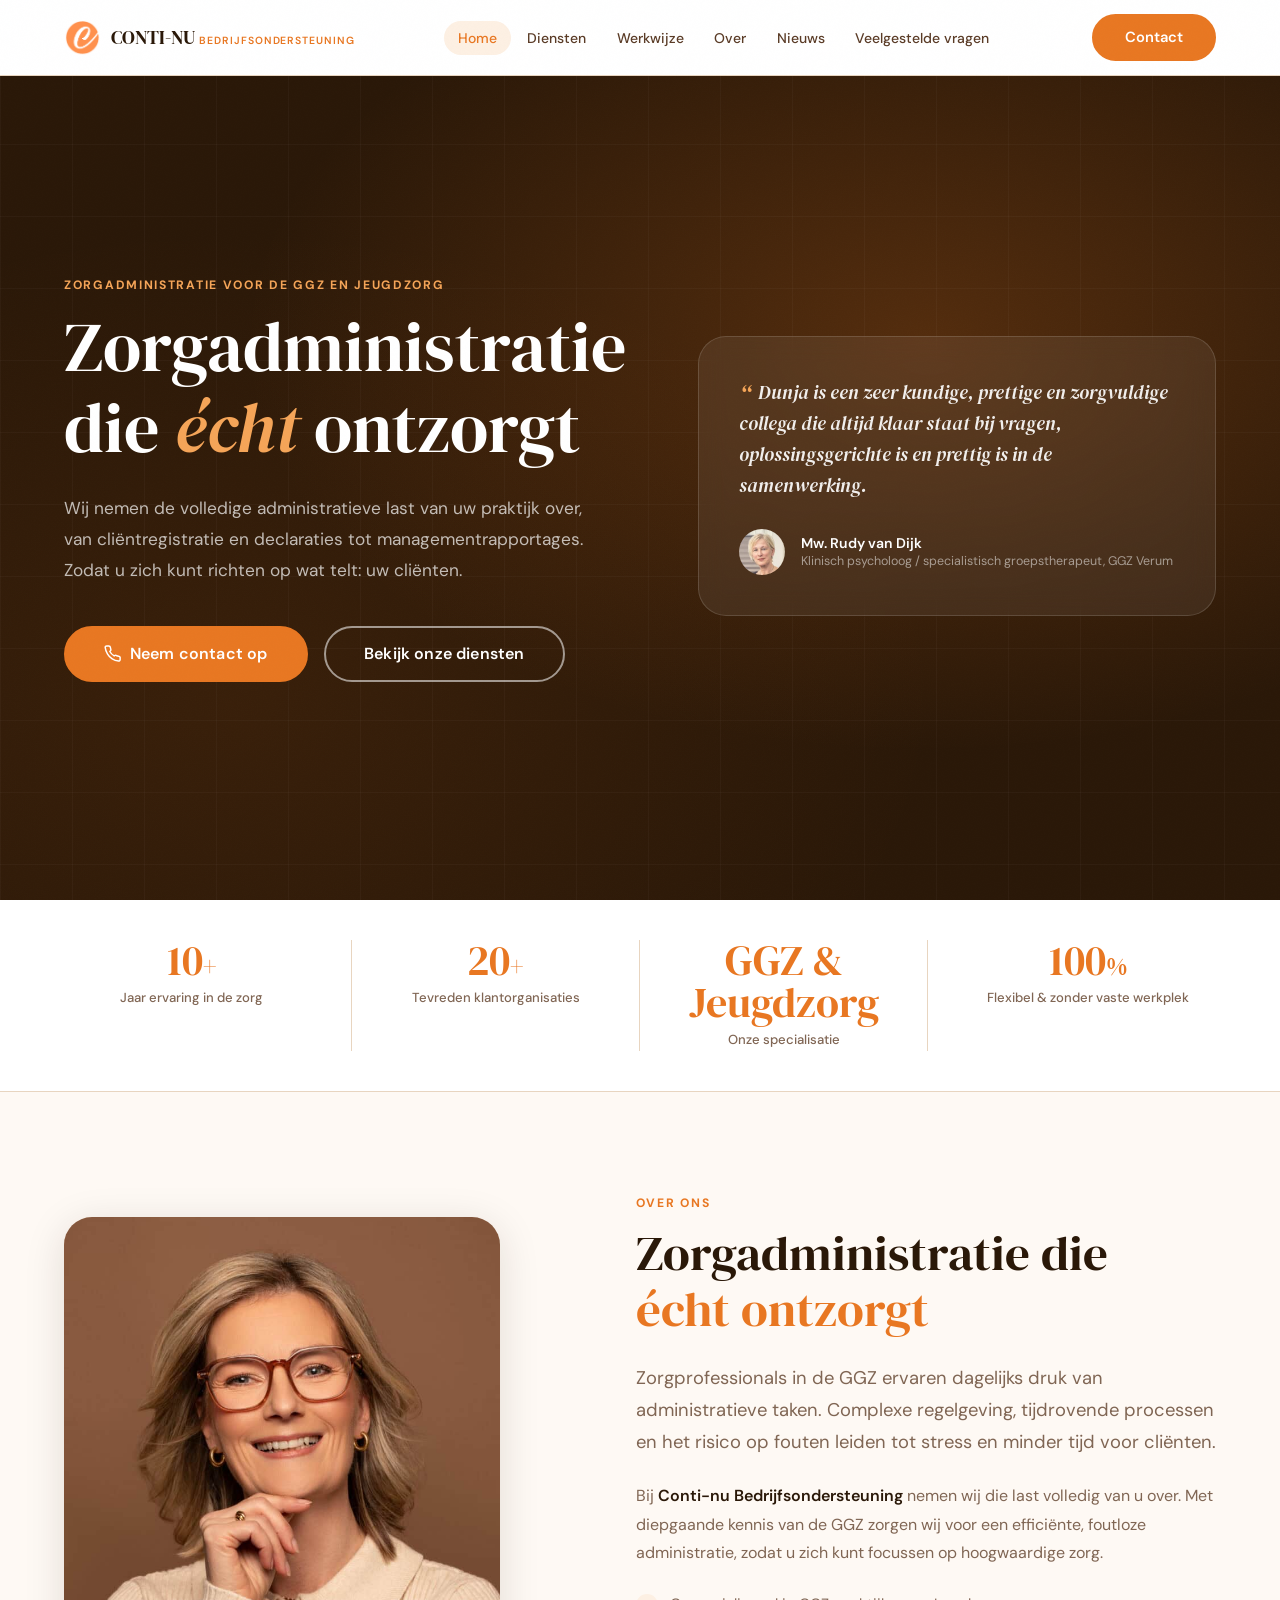
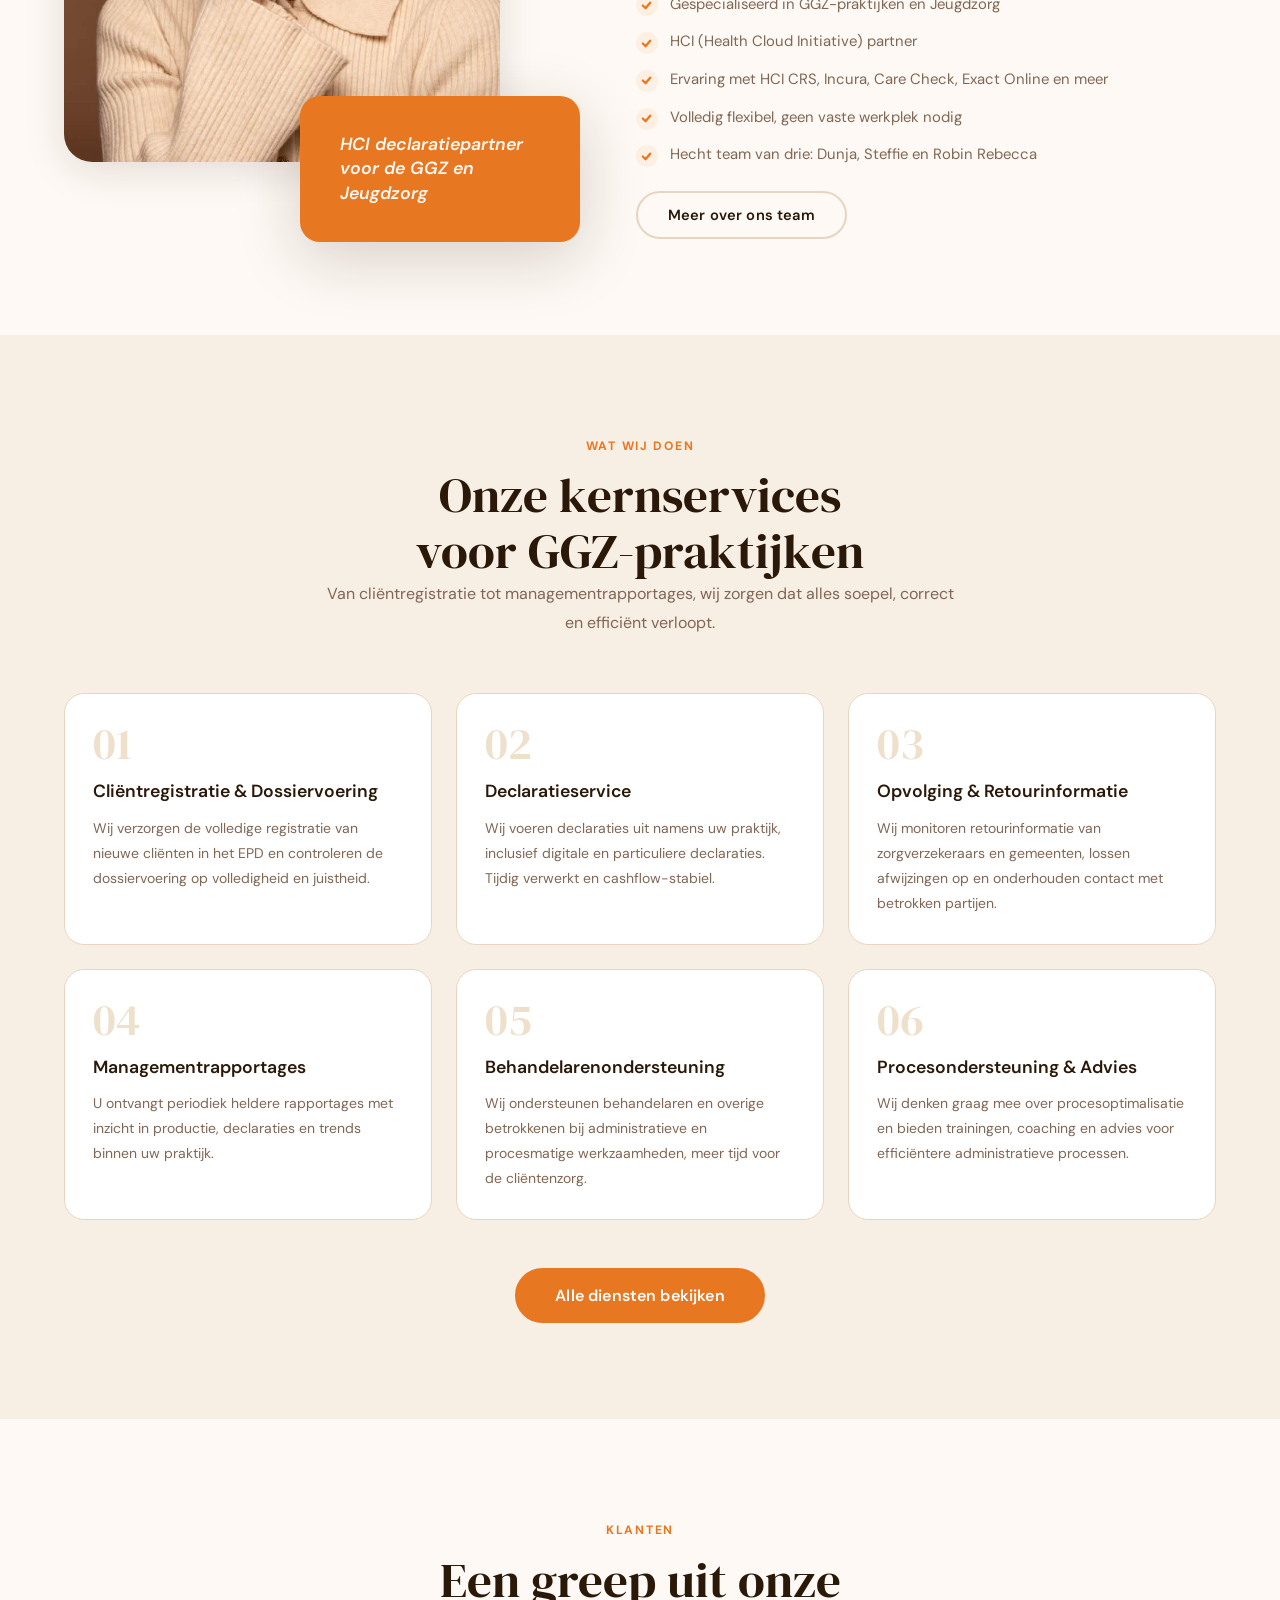
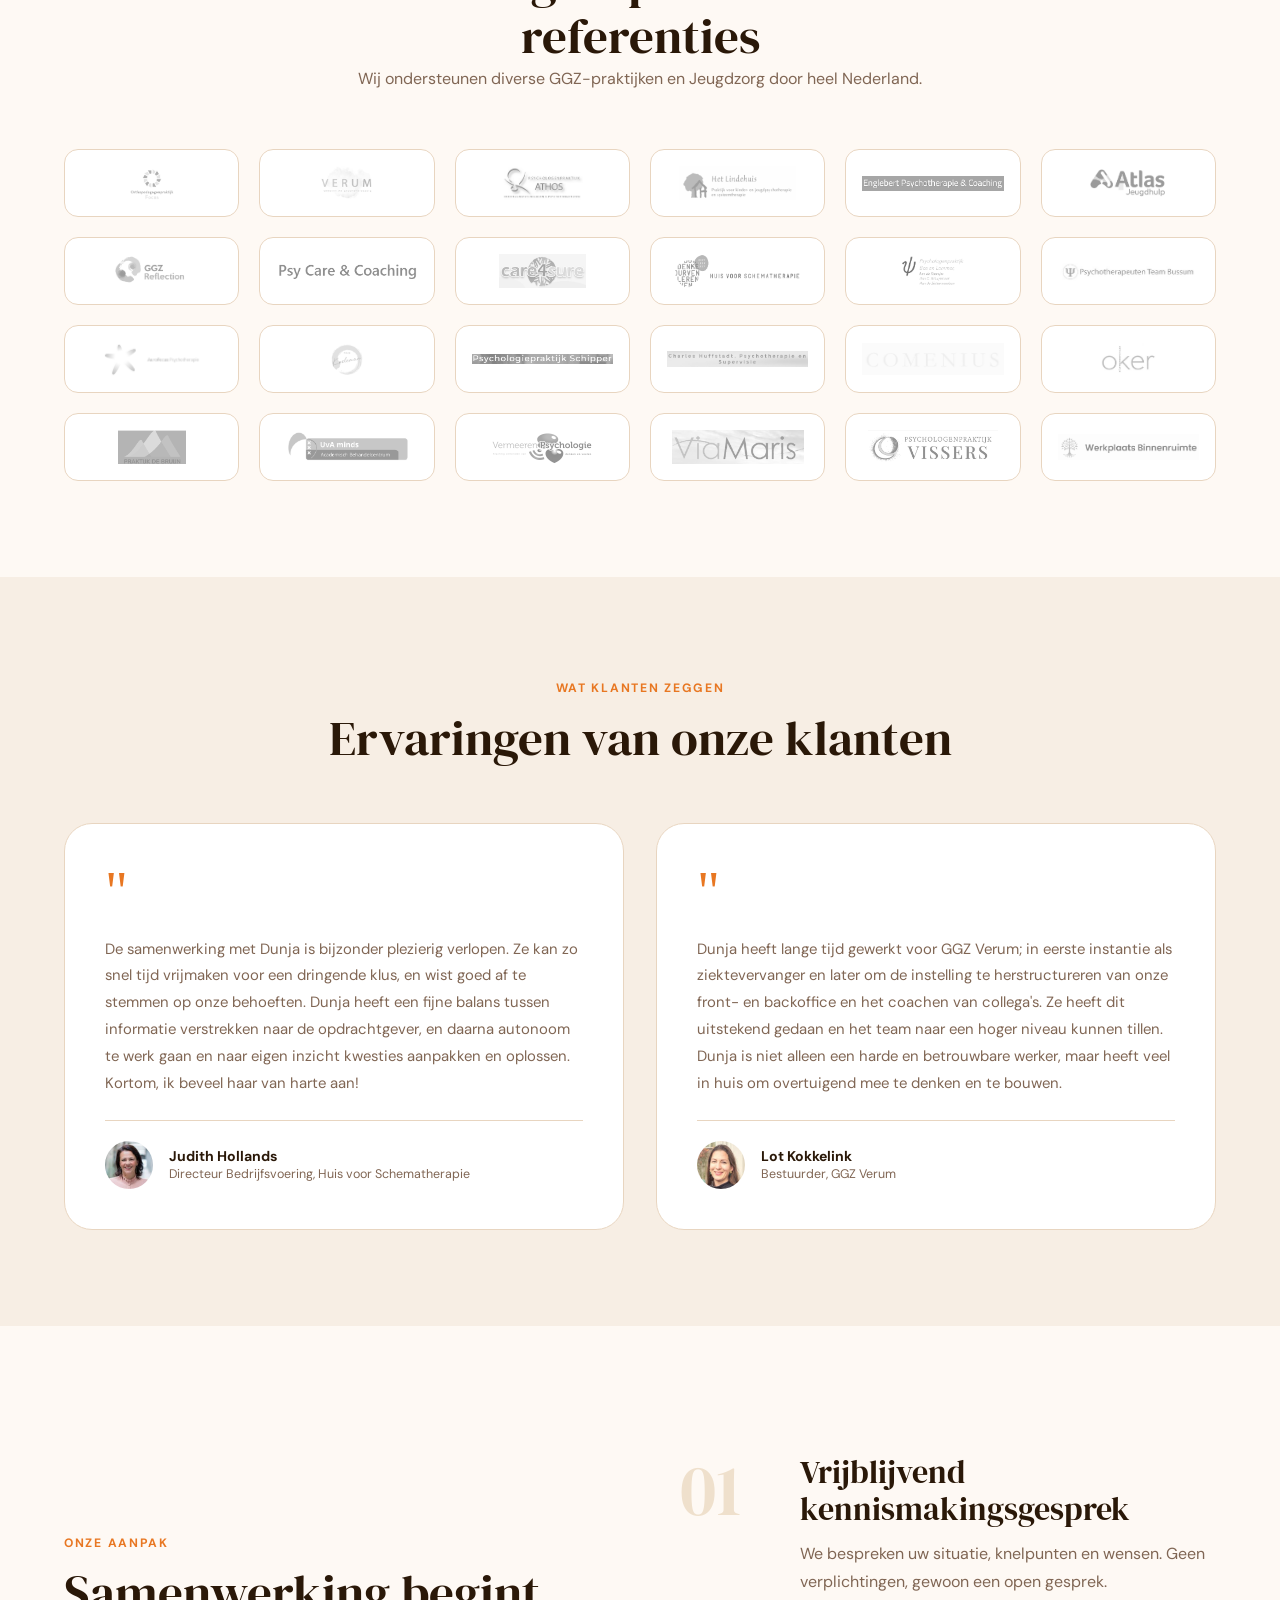
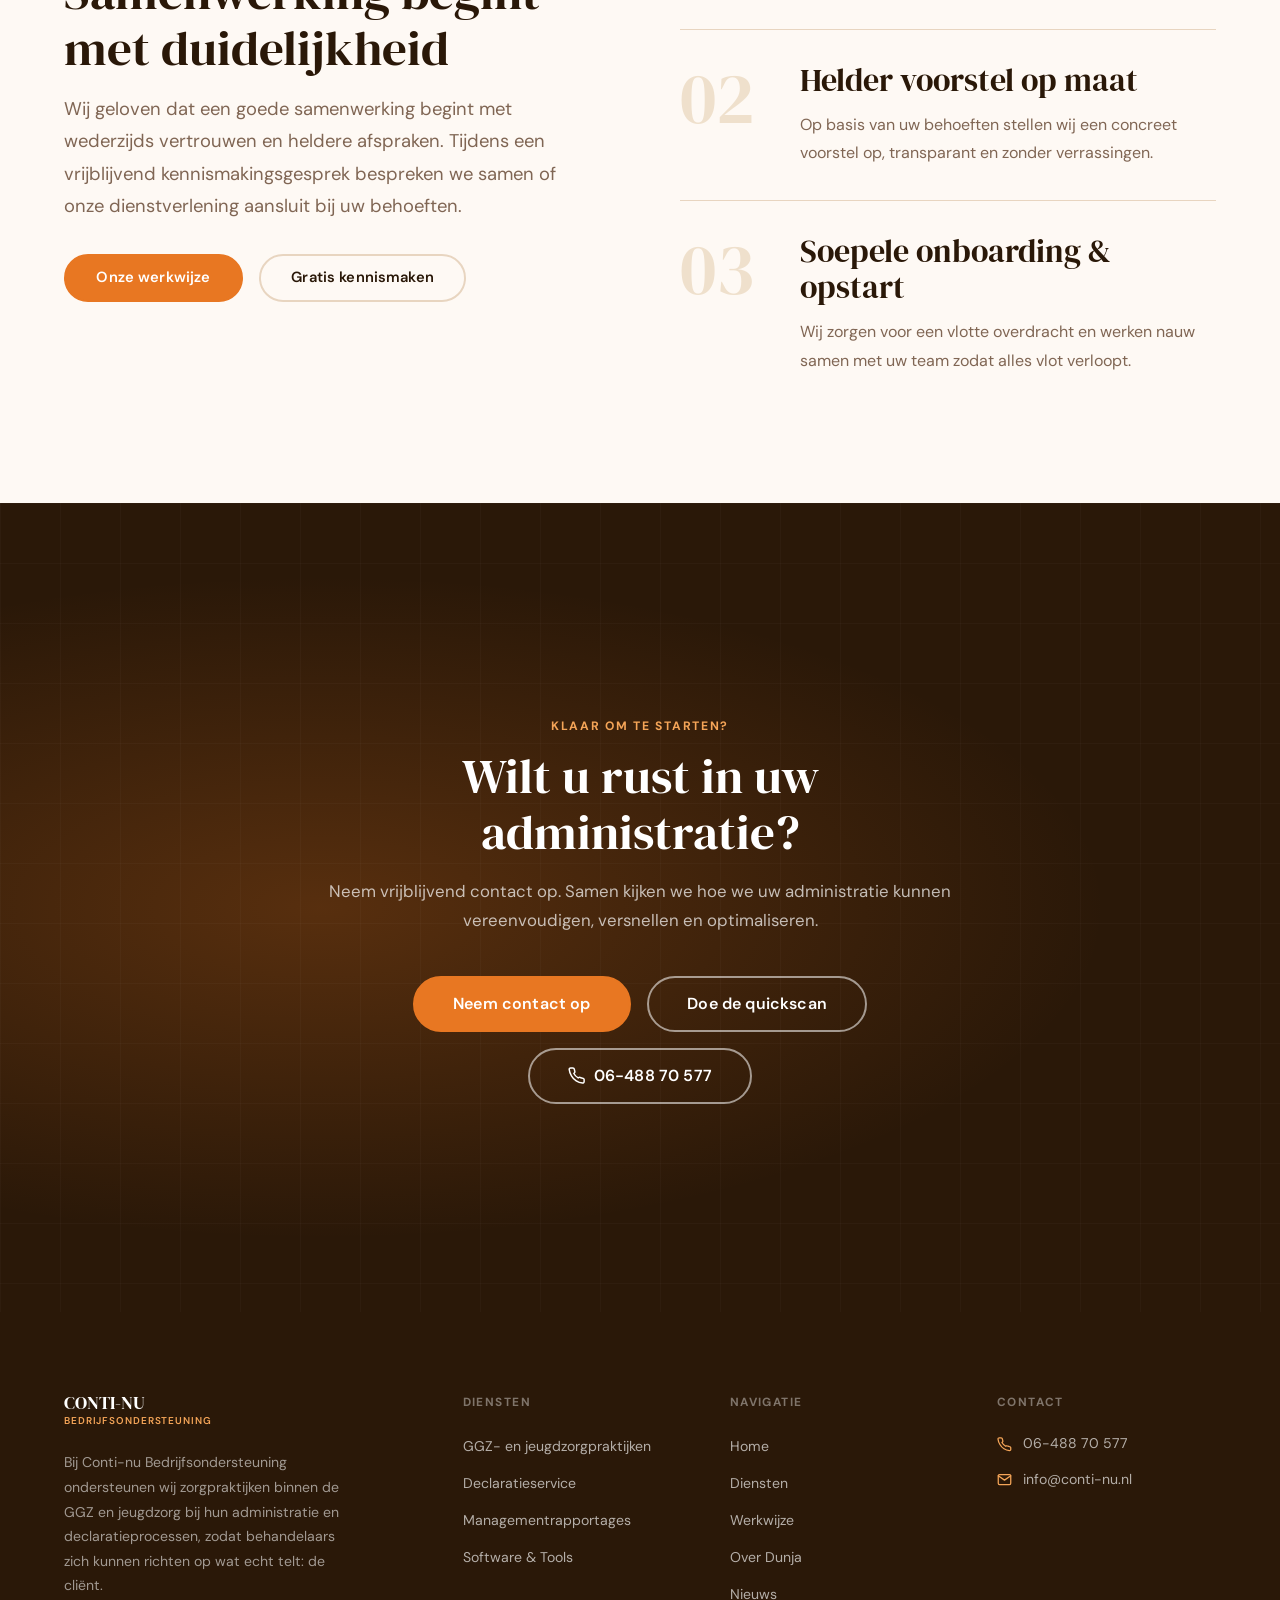
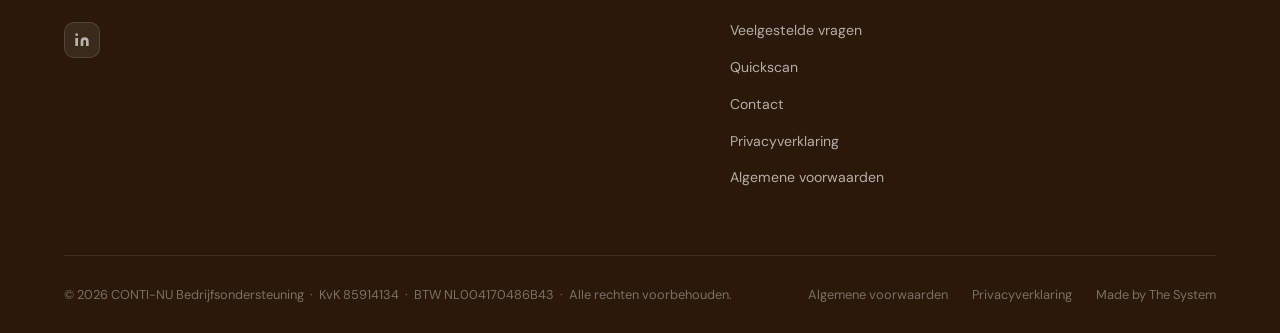
==== commit ecfcbb7d: "Deploy via dashboard 2026-08-07 14:53" ====
--- a/index.html
+++ b/index.html
@@ -166,7 +166,7 @@
                width="480" height="600" loading="lazy">
         </div>
         <div class="about-img-badge" aria-hidden="true">
-          <div class="badge-text">HCI declaratiepartner voor de GGZ</div>
+          <div class="badge-text">HCI declaratiepartner voor de GGZ en Jeugdzorg</div>
         </div>
       </div>
 
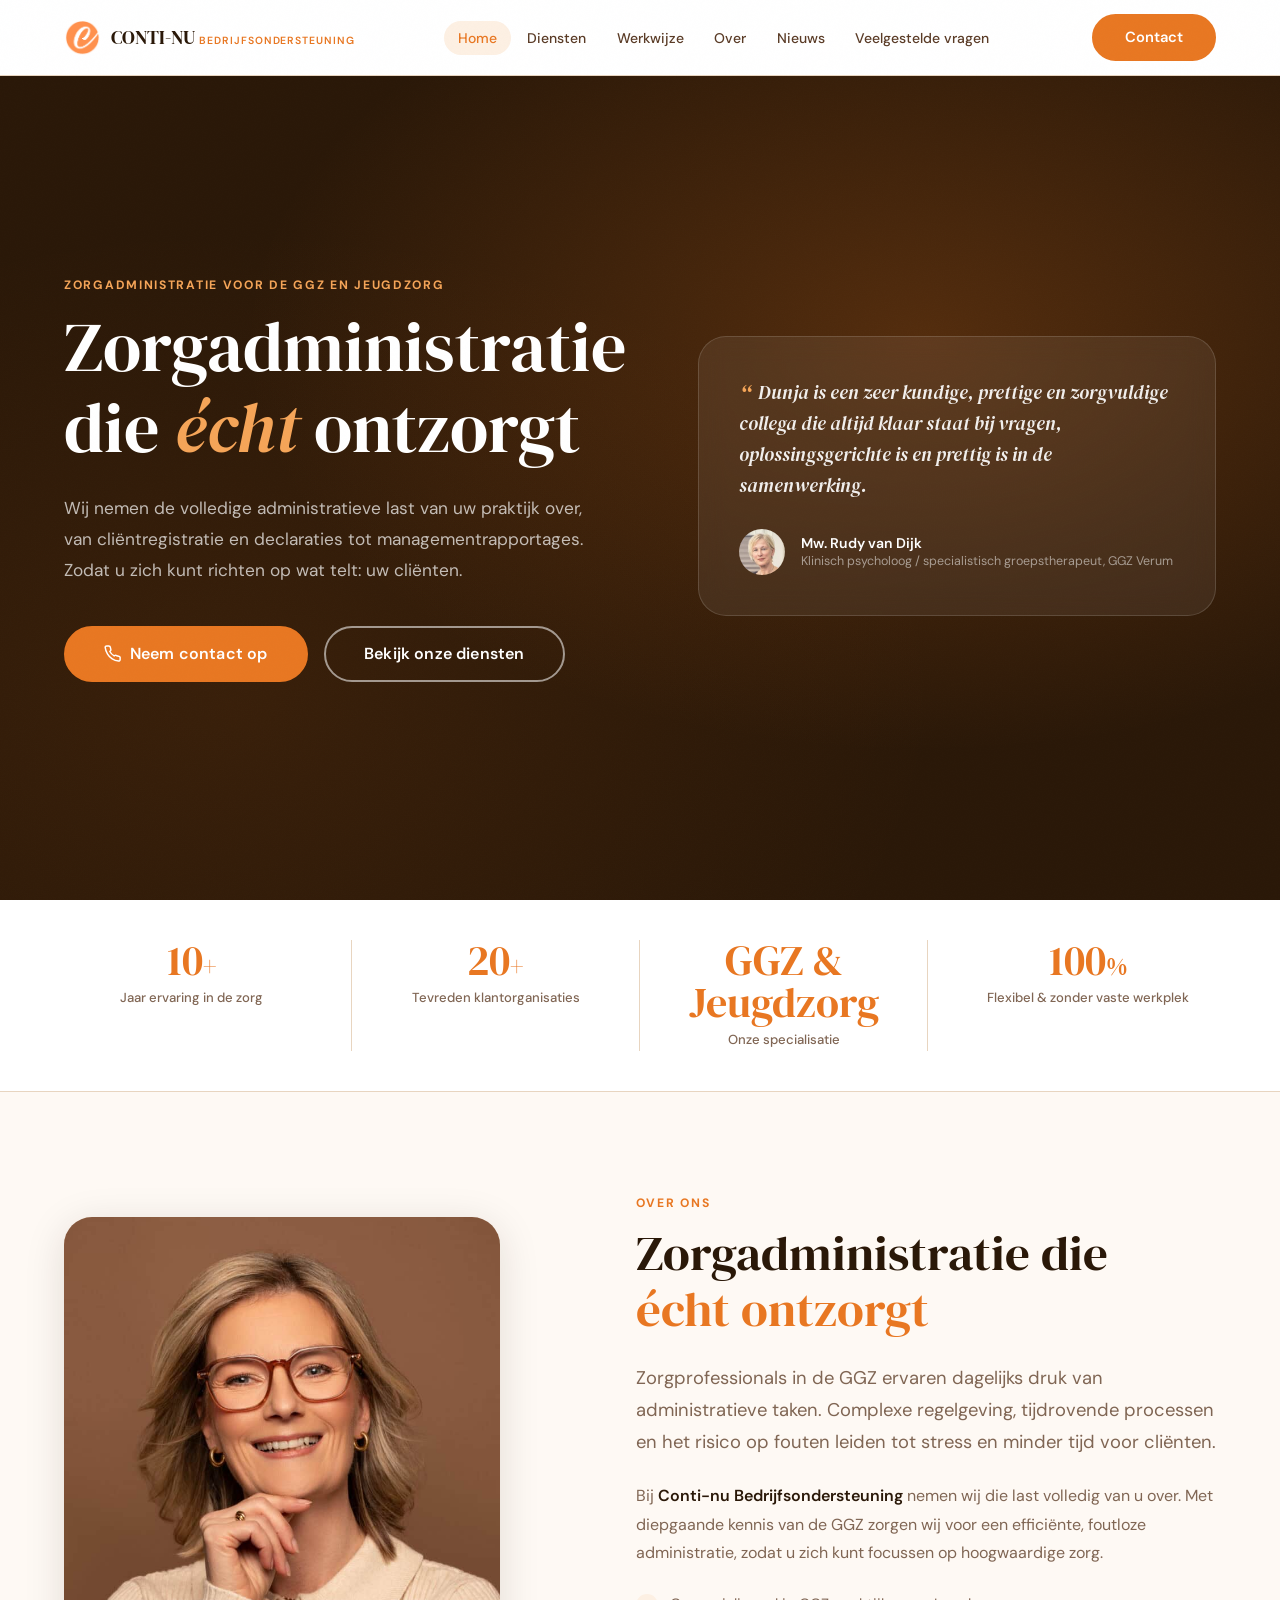
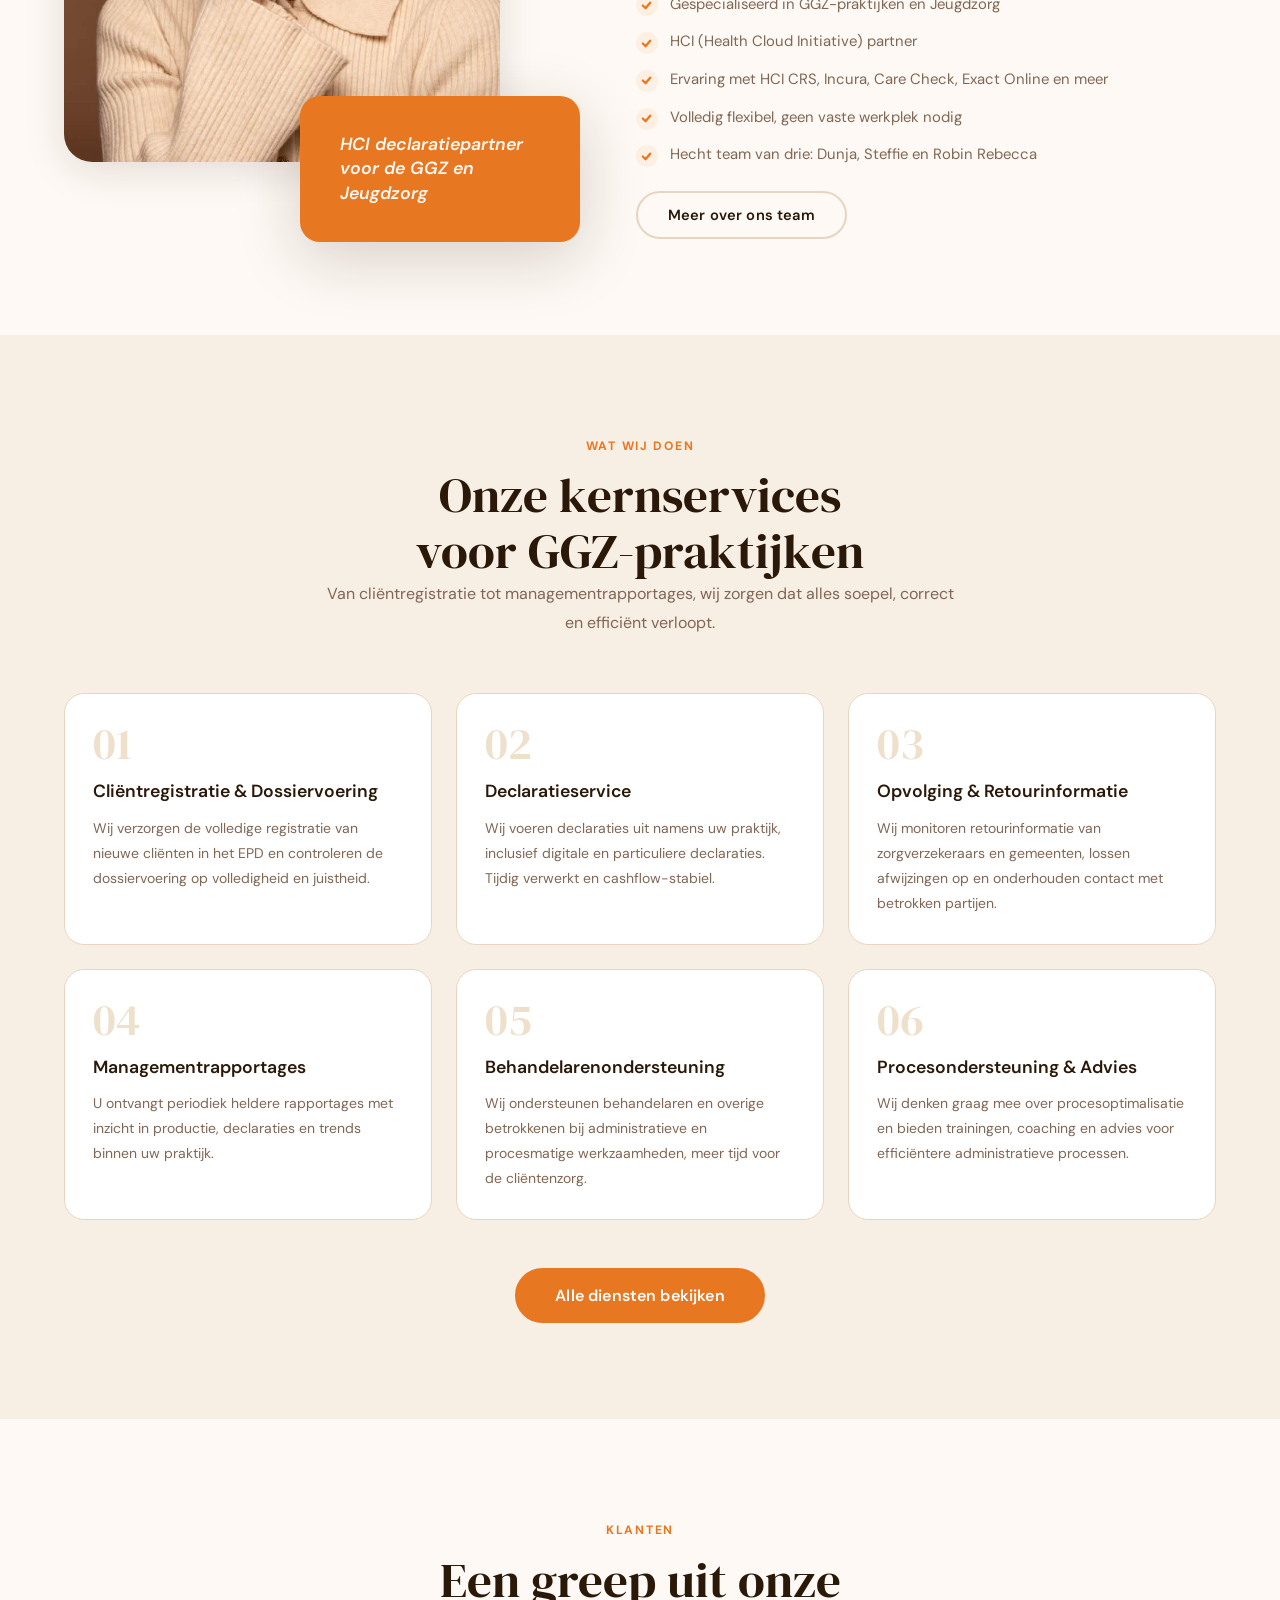
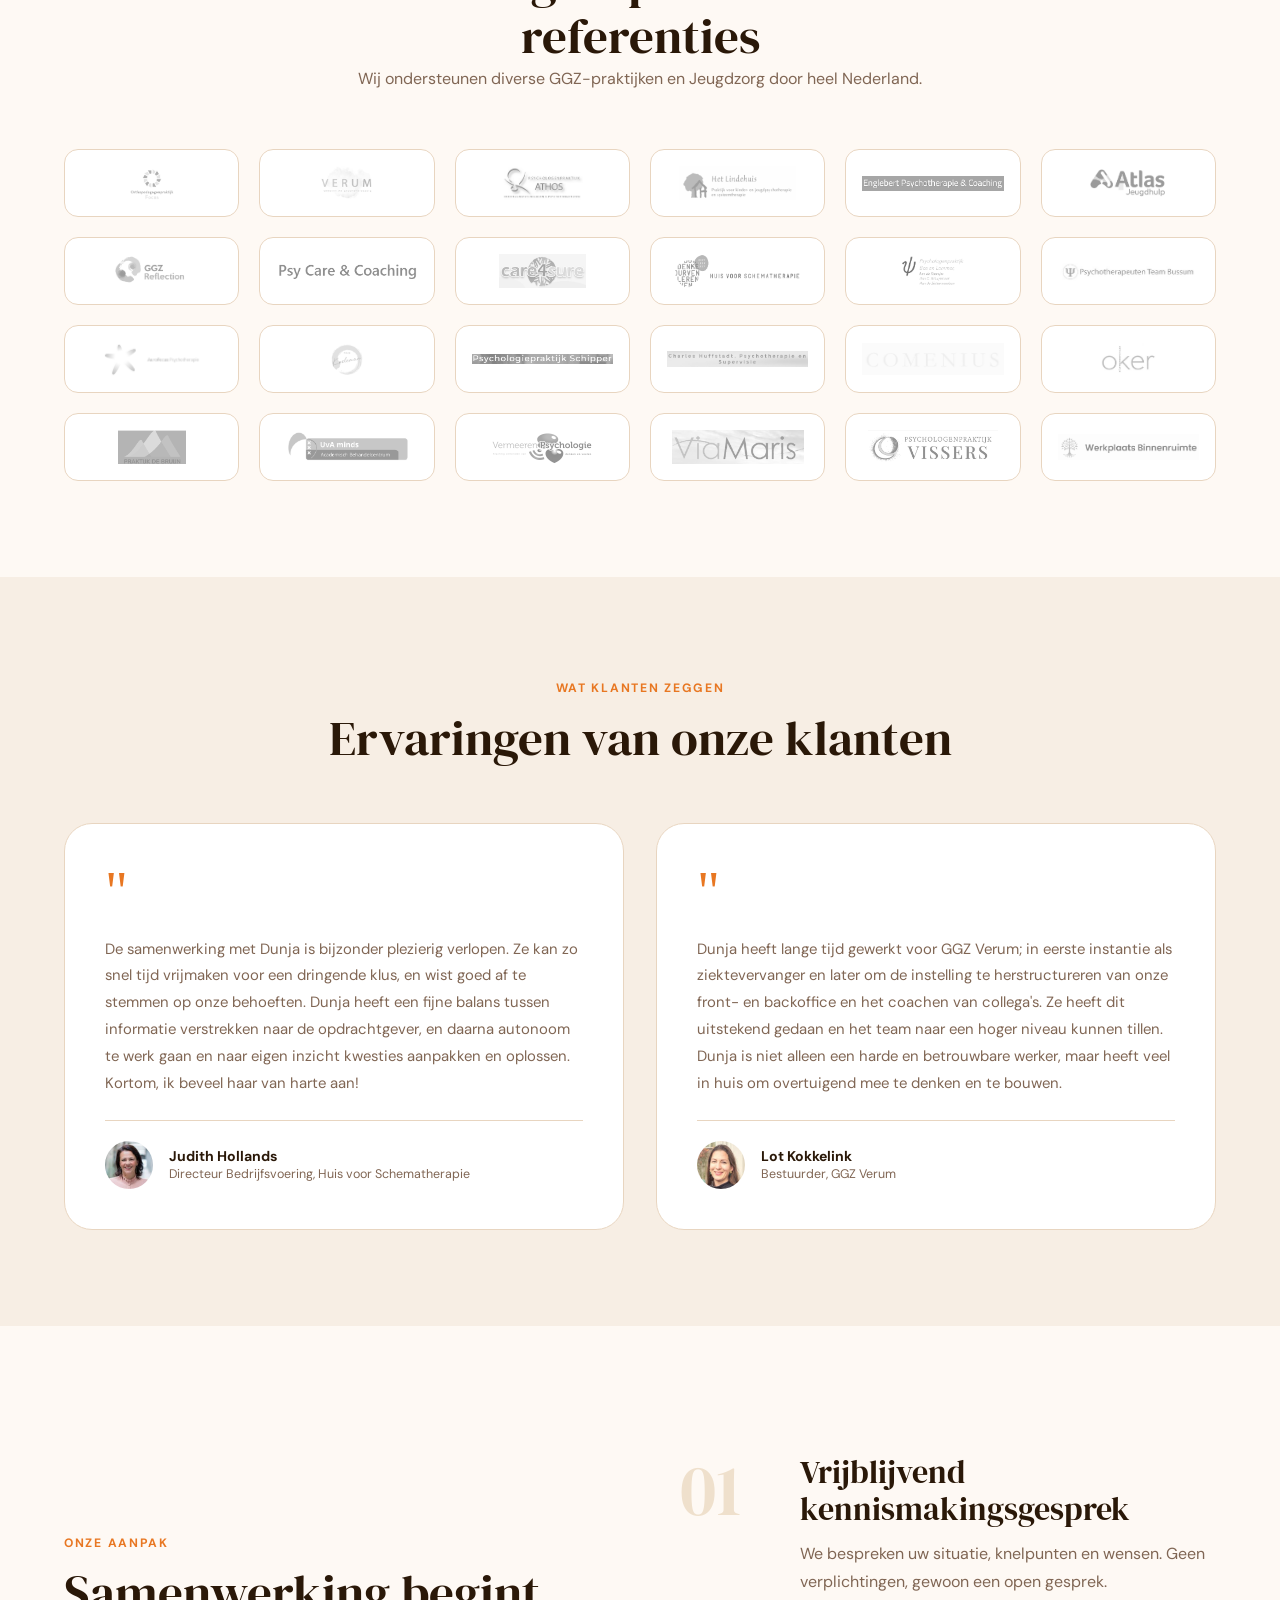
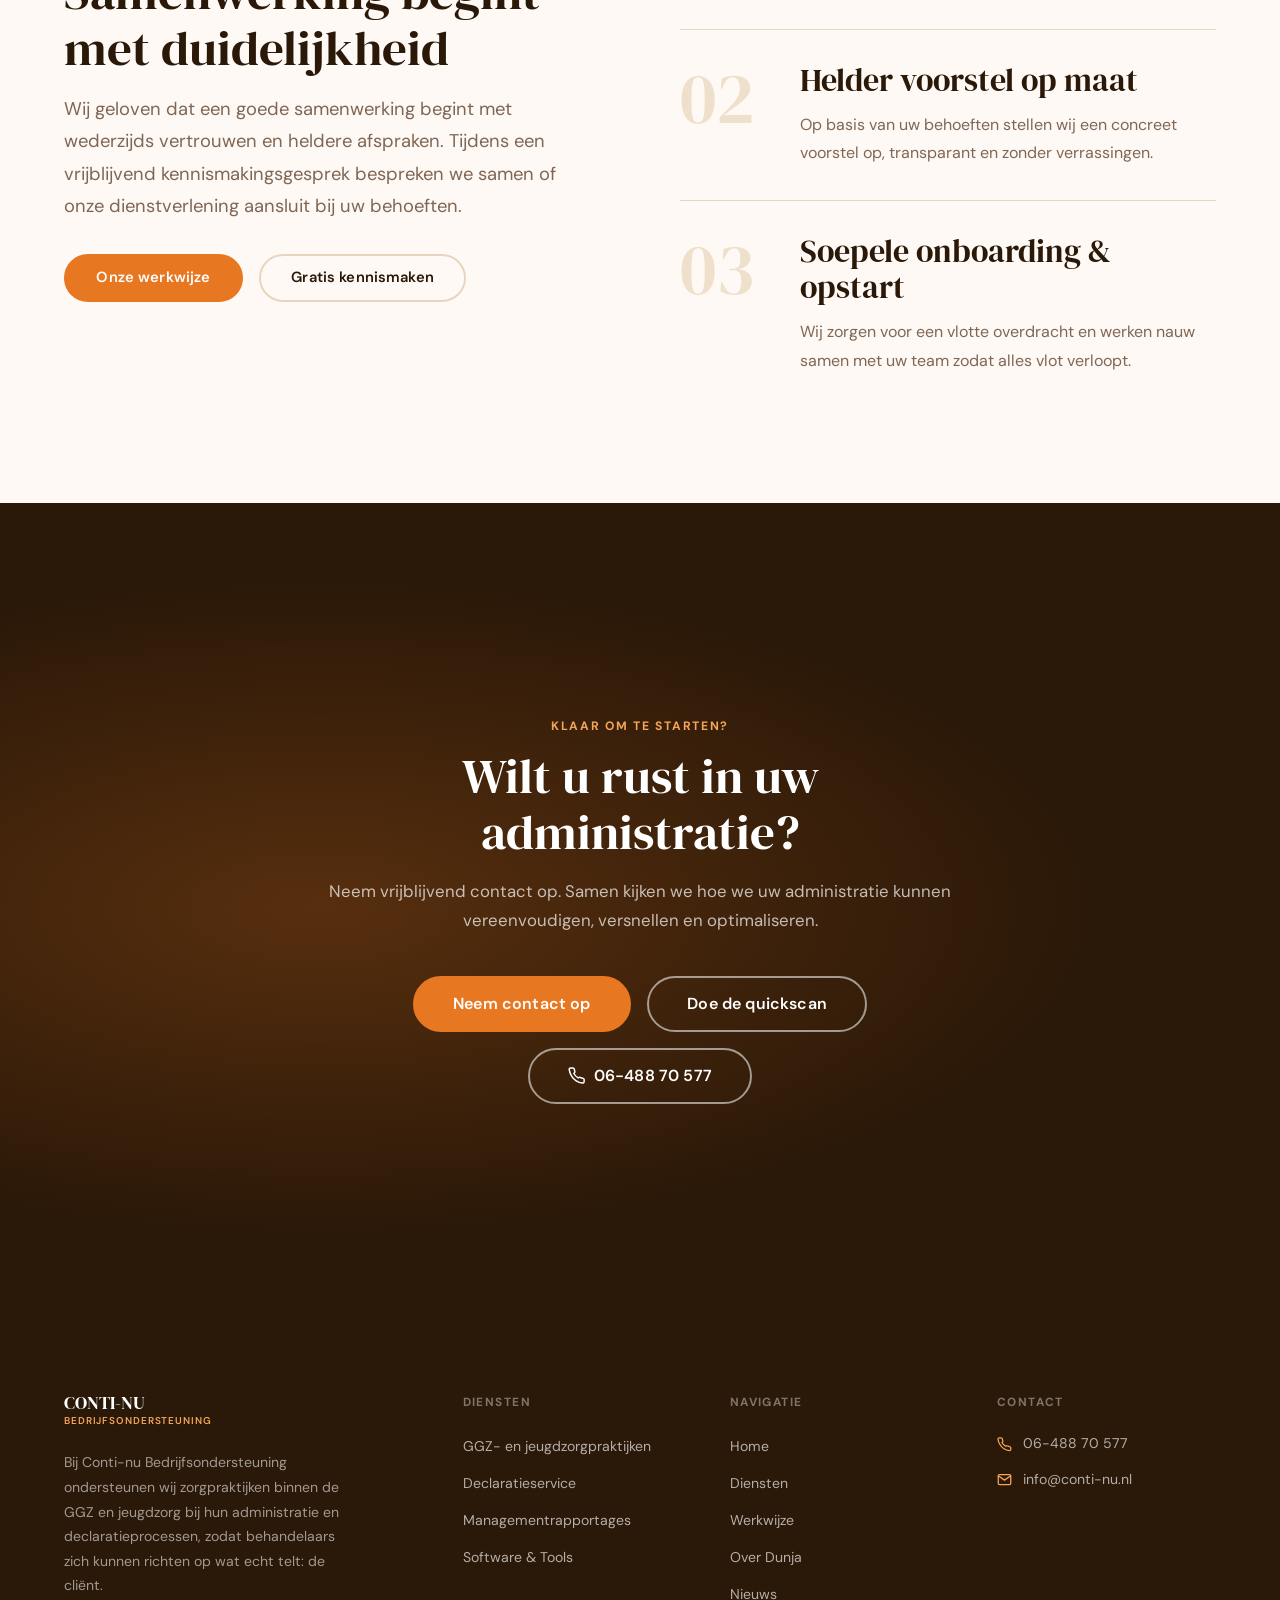
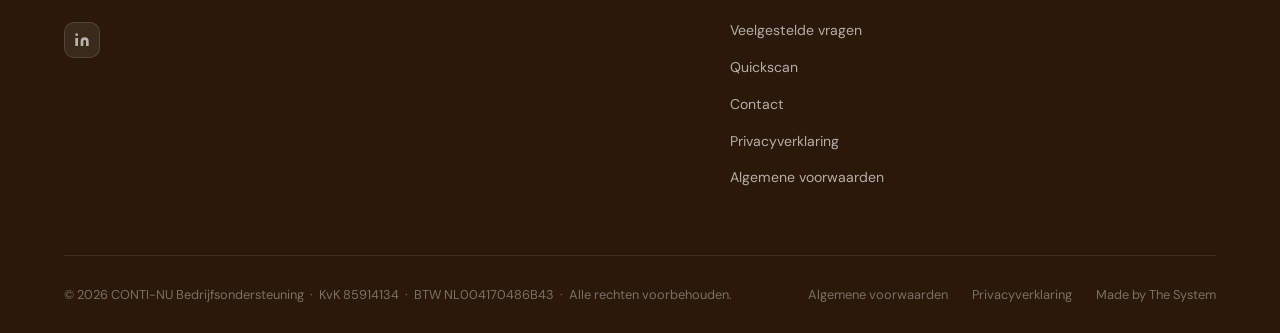
==== commit 3dd8e94a: "fix: verwijder onbedoeld zichtbaar rasterpatroon in hero/CTA-secties Subtiele hairline-grid-textuur " ====
--- a/index.html
+++ b/index.html
@@ -1,6 +1,23 @@
 <!DOCTYPE html>
 <html lang="nl">
 <head>
+  <!-- Google tag (gtag.js) -->
+  <script async src="https://www.googletagmanager.com/gtag/js?id=G-SYHV2LSK1V"></script>
+  <script>
+    window.dataLayer = window.dataLayer || [];
+    function gtag(){dataLayer.push(arguments);}
+    gtag('js', new Date());
+
+    gtag('config', 'G-SYHV2LSK1V');
+  </script>
+  <!-- Microsoft Clarity -->
+  <script type="text/javascript">
+    (function(c,l,a,r,i,t,y){
+        c[a]=c[a]||function(){(c[a].q=c[a].q||[]).push(arguments)};
+        t=l.createElement(r);t.async=1;t.src="https://www.clarity.ms/tag/"+i;
+        y=l.getElementsByTagName(r)[0];y.parentNode.insertBefore(t,y);
+    })(window, document, "clarity", "script", "xyp3sotoki");
+  </script>
   <meta charset="UTF-8">
   <meta name="viewport" content="width=device-width, initial-scale=1.0">
   <title>CONTI-NU Bedrijfsondersteuning | Zorgadministratie voor de GGZ en Jeugdzorg</title>
@@ -92,7 +109,6 @@
 <!-- ═══════════════════════════════ HERO ═════════ -->
 <section class="hero" aria-label="Introductie">
   <div class="hero-bg" aria-hidden="true"></div>
-  <div class="hero-grid-lines" aria-hidden="true"></div>
   <div class="hero-inner container">
 
     <div class="hero-content">
--- a/css/style.css
+++ b/css/style.css
@@ -245,13 +245,6 @@
   position: absolute; inset: 0;
   background: radial-gradient(ellipse at 80% 50%, rgba(232,119,34,.22) 0%, transparent 60%);
 }
-.page-hero::after {
-  content: '';
-  position: absolute; inset: 0;
-  background-image: linear-gradient(rgba(255,255,255,.025) 1px, transparent 1px),
-                    linear-gradient(90deg, rgba(255,255,255,.025) 1px, transparent 1px);
-  background-size: 60px 60px;
-}
 .page-hero-inner {
   position: relative; z-index: 1;
   max-width: var(--max-w); margin: 0 auto; padding: 0 1.5rem;
@@ -301,13 +294,6 @@
   background:
     radial-gradient(ellipse at 72% 38%, rgba(232,119,34,.22) 0%, transparent 52%),
     radial-gradient(ellipse at 18% 78%, rgba(232,119,34,.08) 0%, transparent 48%);
-}
-.hero-grid-lines {
-  position: absolute; inset: 0;
-  background-image:
-    linear-gradient(rgba(255,255,255,.028) 1px, transparent 1px),
-    linear-gradient(90deg, rgba(255,255,255,.028) 1px, transparent 1px);
-  background-size: 72px 72px;
 }
 .hero-inner {
   position: relative; z-index: 1;
@@ -477,12 +463,6 @@
 .cta-section::before {
   content: ''; position: absolute; inset: 0;
   background: radial-gradient(ellipse at 25% 50%, rgba(232,119,34,.24) 0%, transparent 58%);
-}
-.cta-section::after {
-  content: ''; position: absolute; inset: 0;
-  background-image: linear-gradient(rgba(255,255,255,.022) 1px, transparent 1px),
-                    linear-gradient(90deg, rgba(255,255,255,.022) 1px, transparent 1px);
-  background-size: 60px 60px;
 }
 .cta-inner {
   position: relative; z-index: 1;
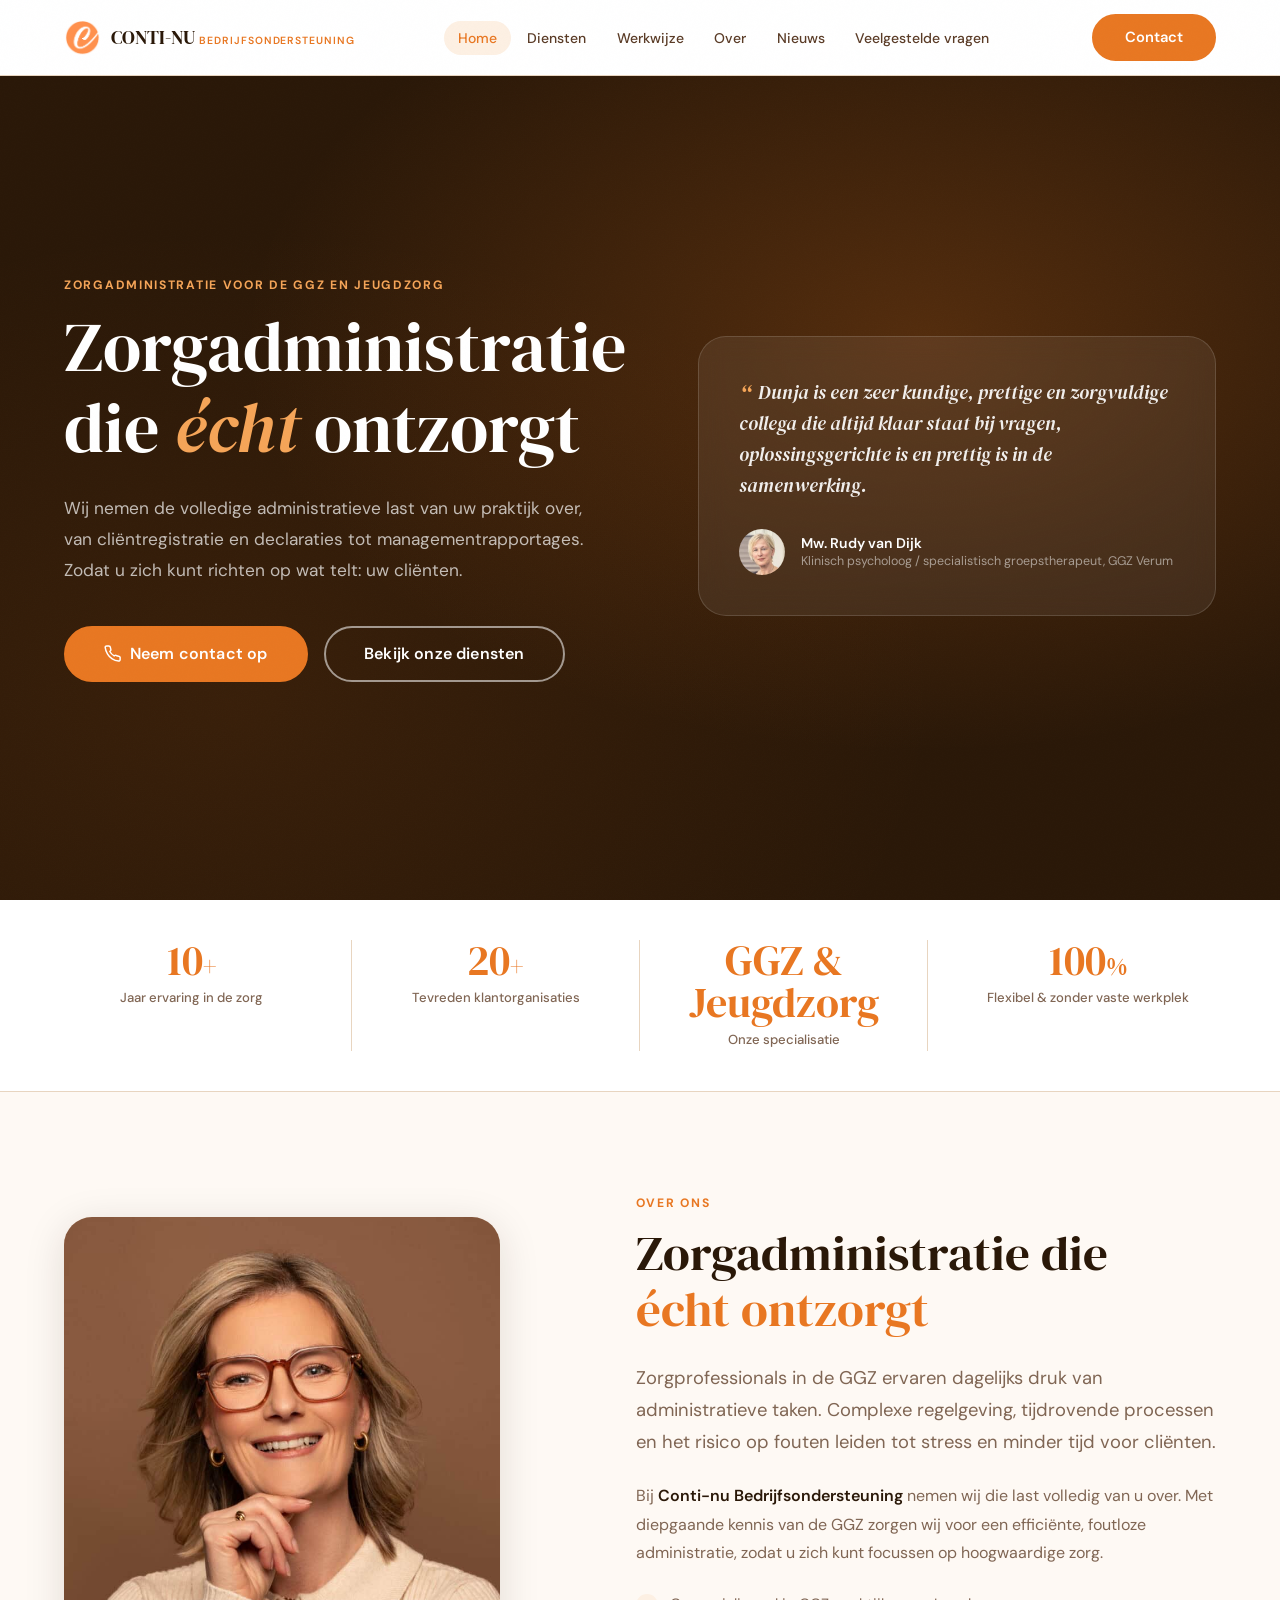
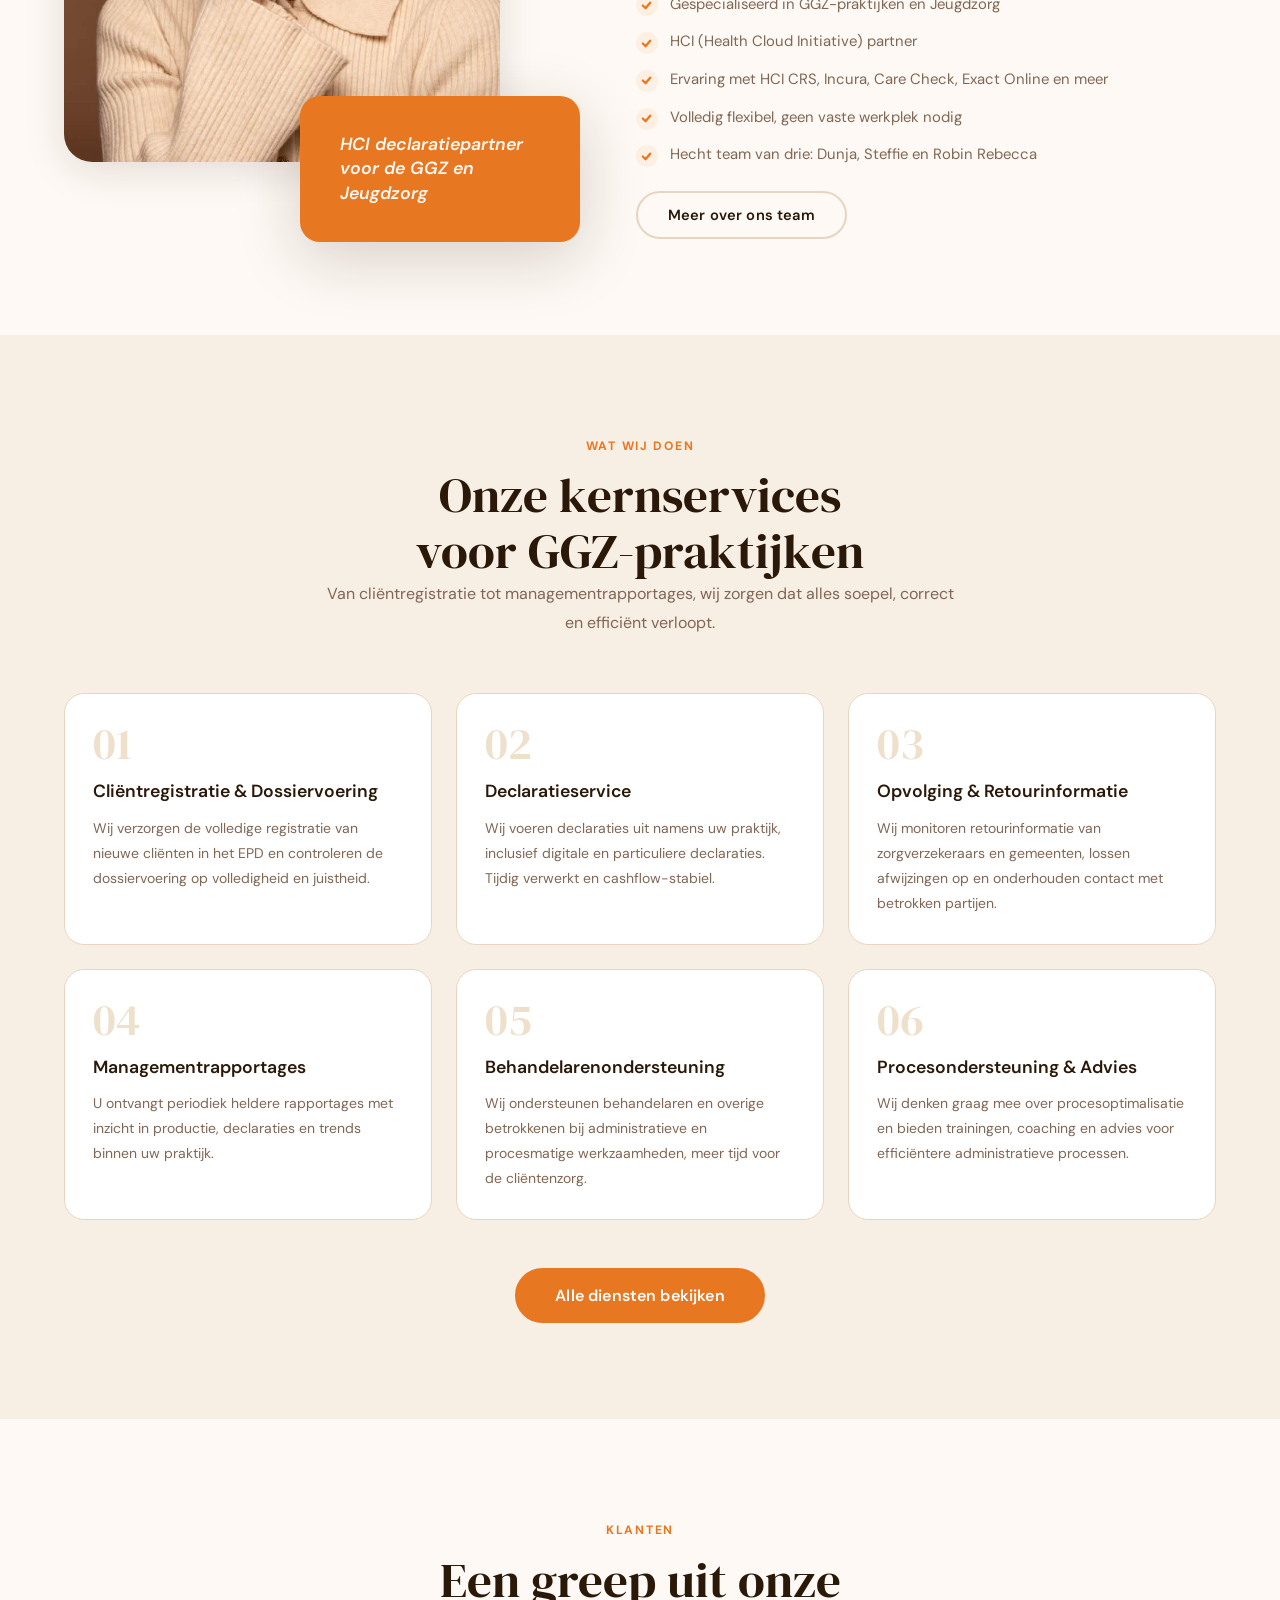
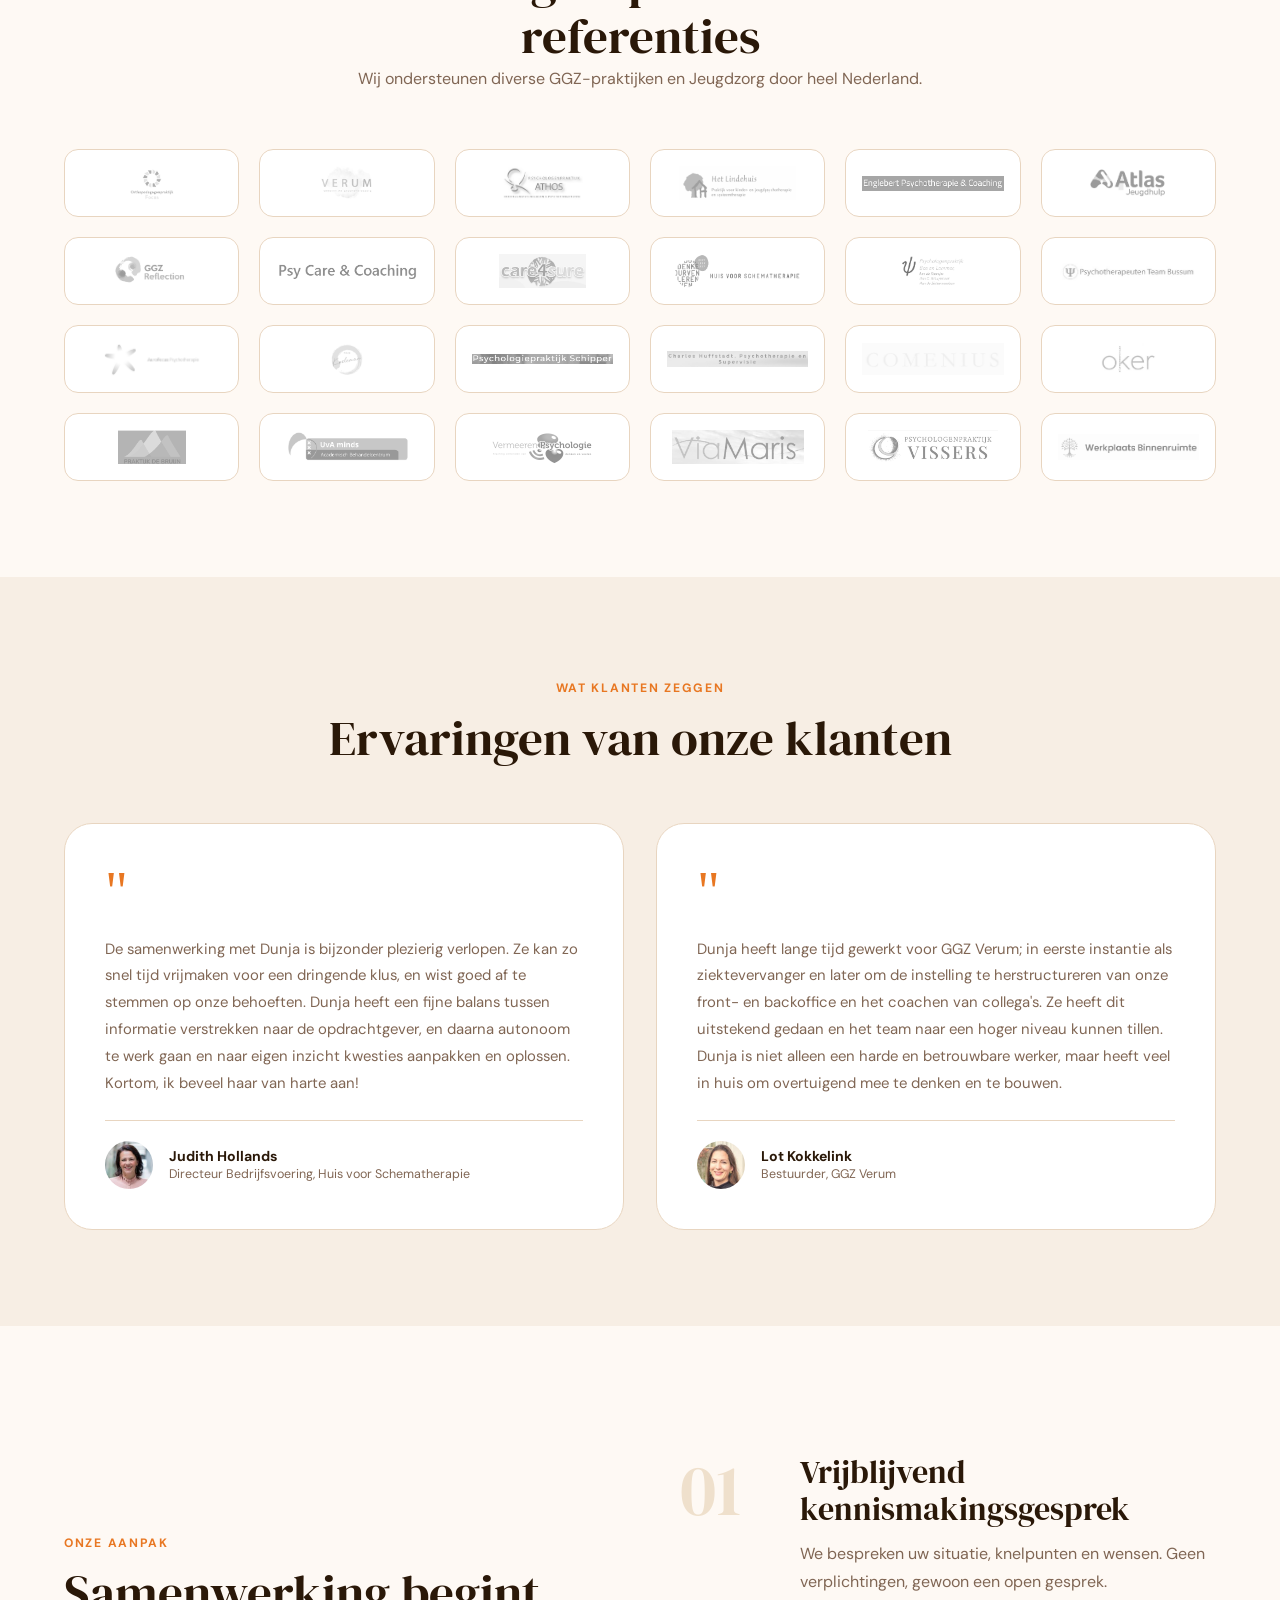
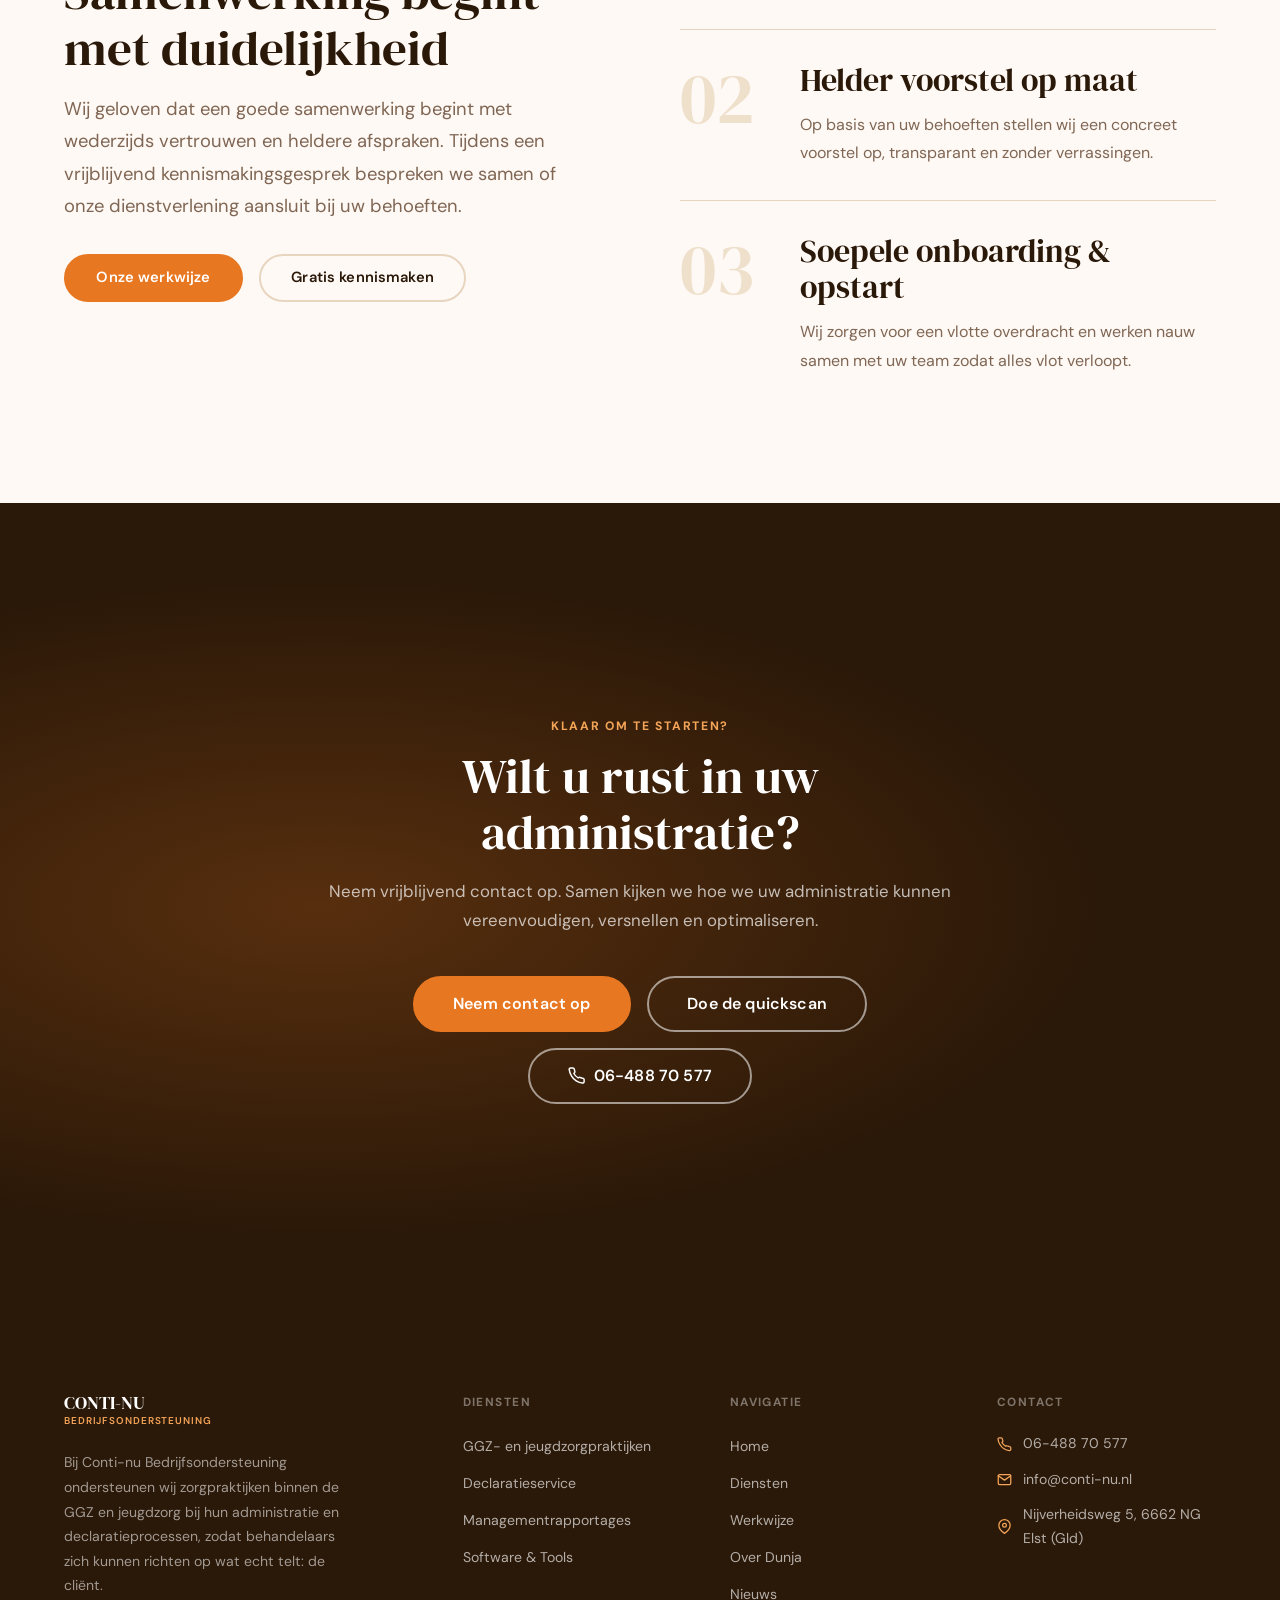
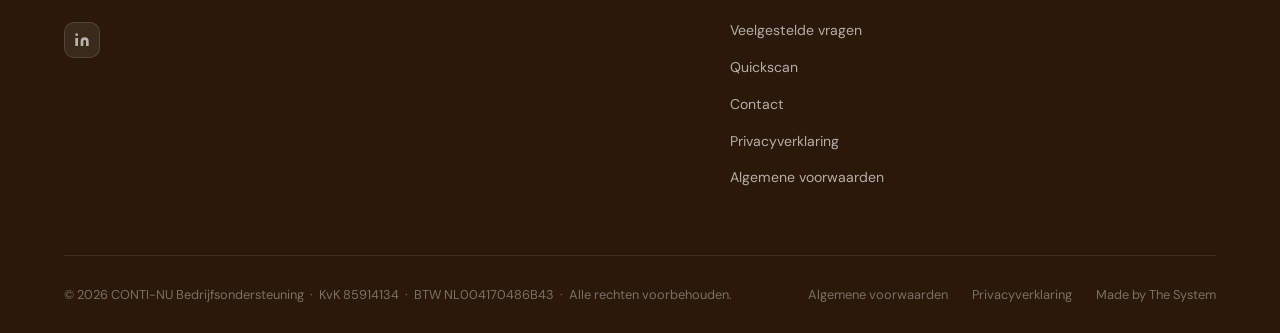
==== commit e14a28f4: "feat(contact): bezoekadres Nijverheidsweg 5 Elst (Gld) toevoegen; oud Nijmeegs adres in privacyverkl" ====
--- a/index.html
+++ b/index.html
@@ -496,6 +496,10 @@
           <svg viewBox="0 0 24 24" fill="none" stroke="currentColor" stroke-width="2" stroke-linecap="round" stroke-linejoin="round" aria-hidden="true"><path d="M4 4h16c1.1 0 2 .9 2 2v12c0 1.1-.9 2-2 2H4c-1.1 0-2-.9-2-2V6c0-1.1.9-2 2-2z"/><polyline points="22,6 12,13 2,6"/></svg>
           <a href="mailto:info@conti-nu.nl">info@conti-nu.nl</a>
         </div>
+        <div class="footer-contact-row">
+          <svg viewBox="0 0 24 24" fill="none" stroke="currentColor" stroke-width="2" stroke-linecap="round" stroke-linejoin="round" aria-hidden="true"><path d="M21 10c0 7-9 13-9 13s-9-6-9-13a9 9 0 0 1 18 0z"/><circle cx="12" cy="10" r="3"/></svg>
+          <a href="https://maps.google.com/?q=Nijverheidsweg+5,+6662+NG+Elst" target="_blank" rel="noopener noreferrer">Nijverheidsweg 5, 6662&nbsp;NG&nbsp; Elst (Gld)</a>
+        </div>
       </div>
 
     </div>
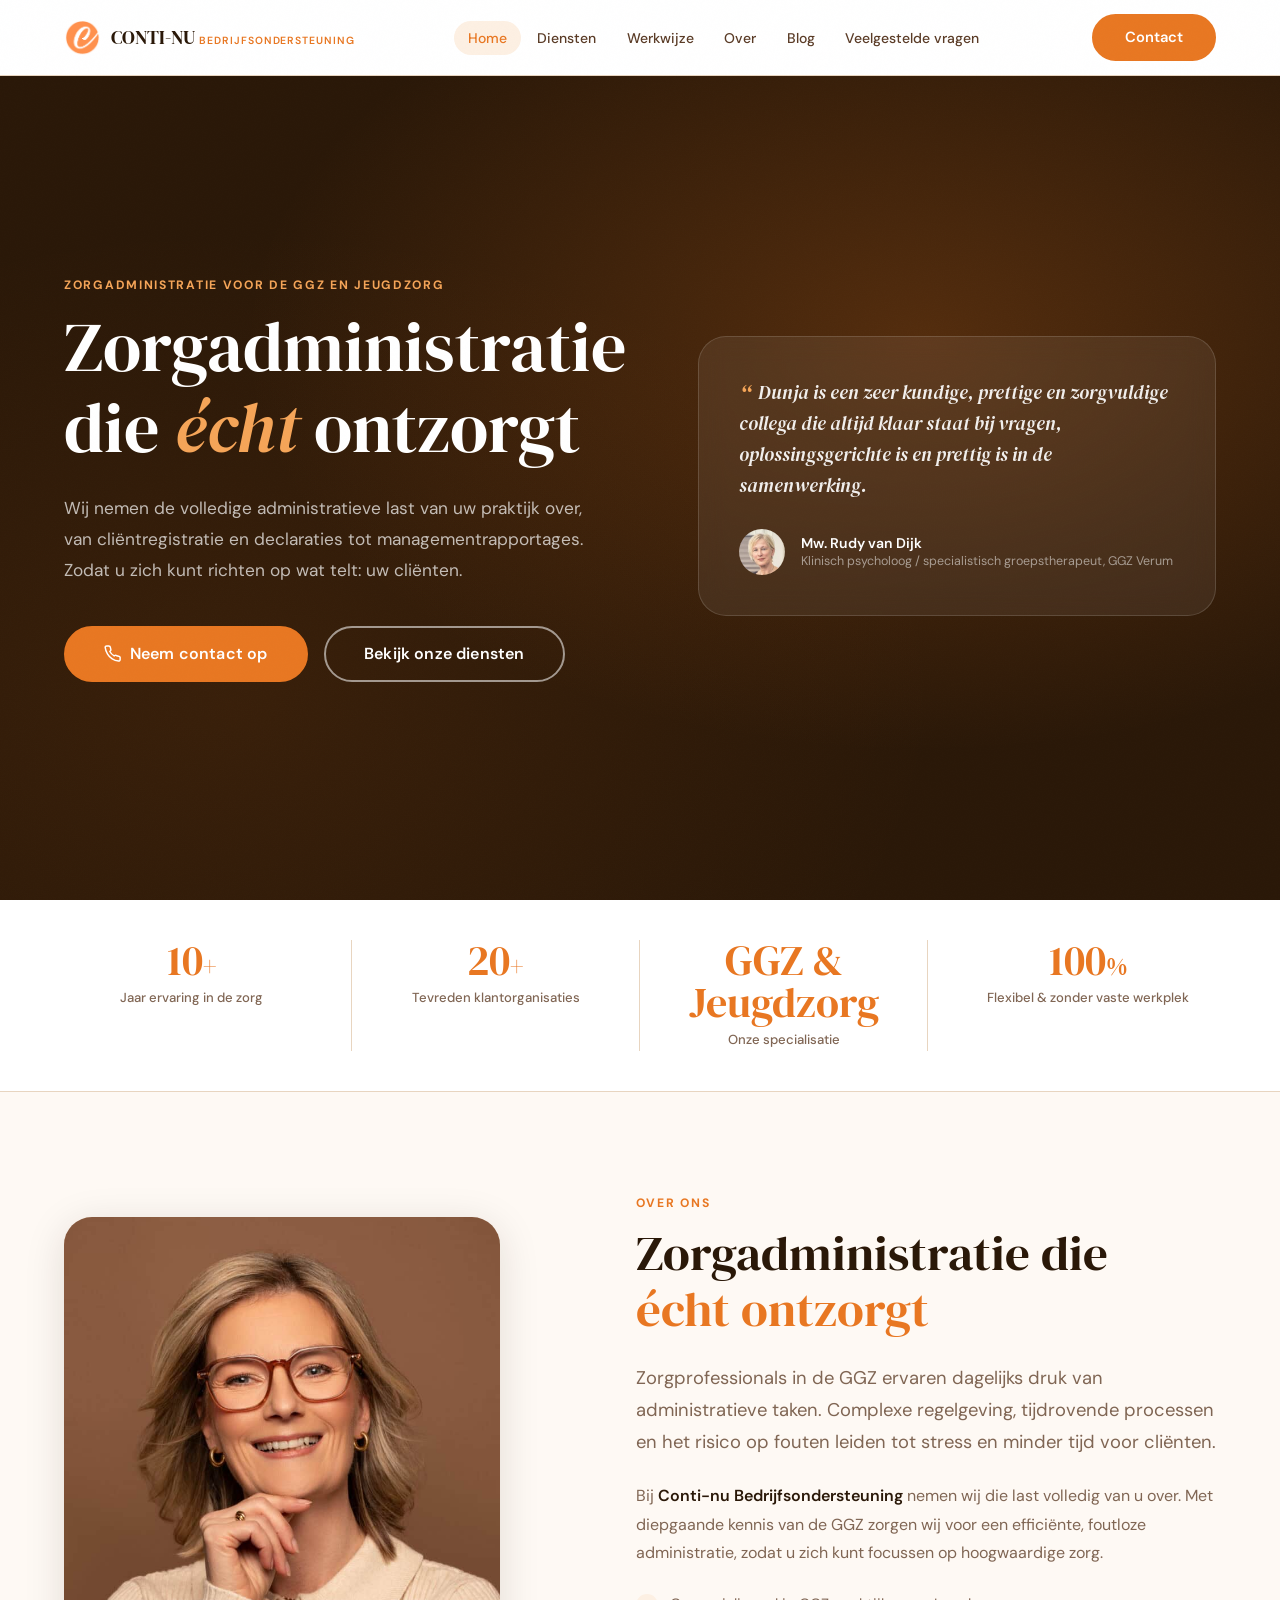
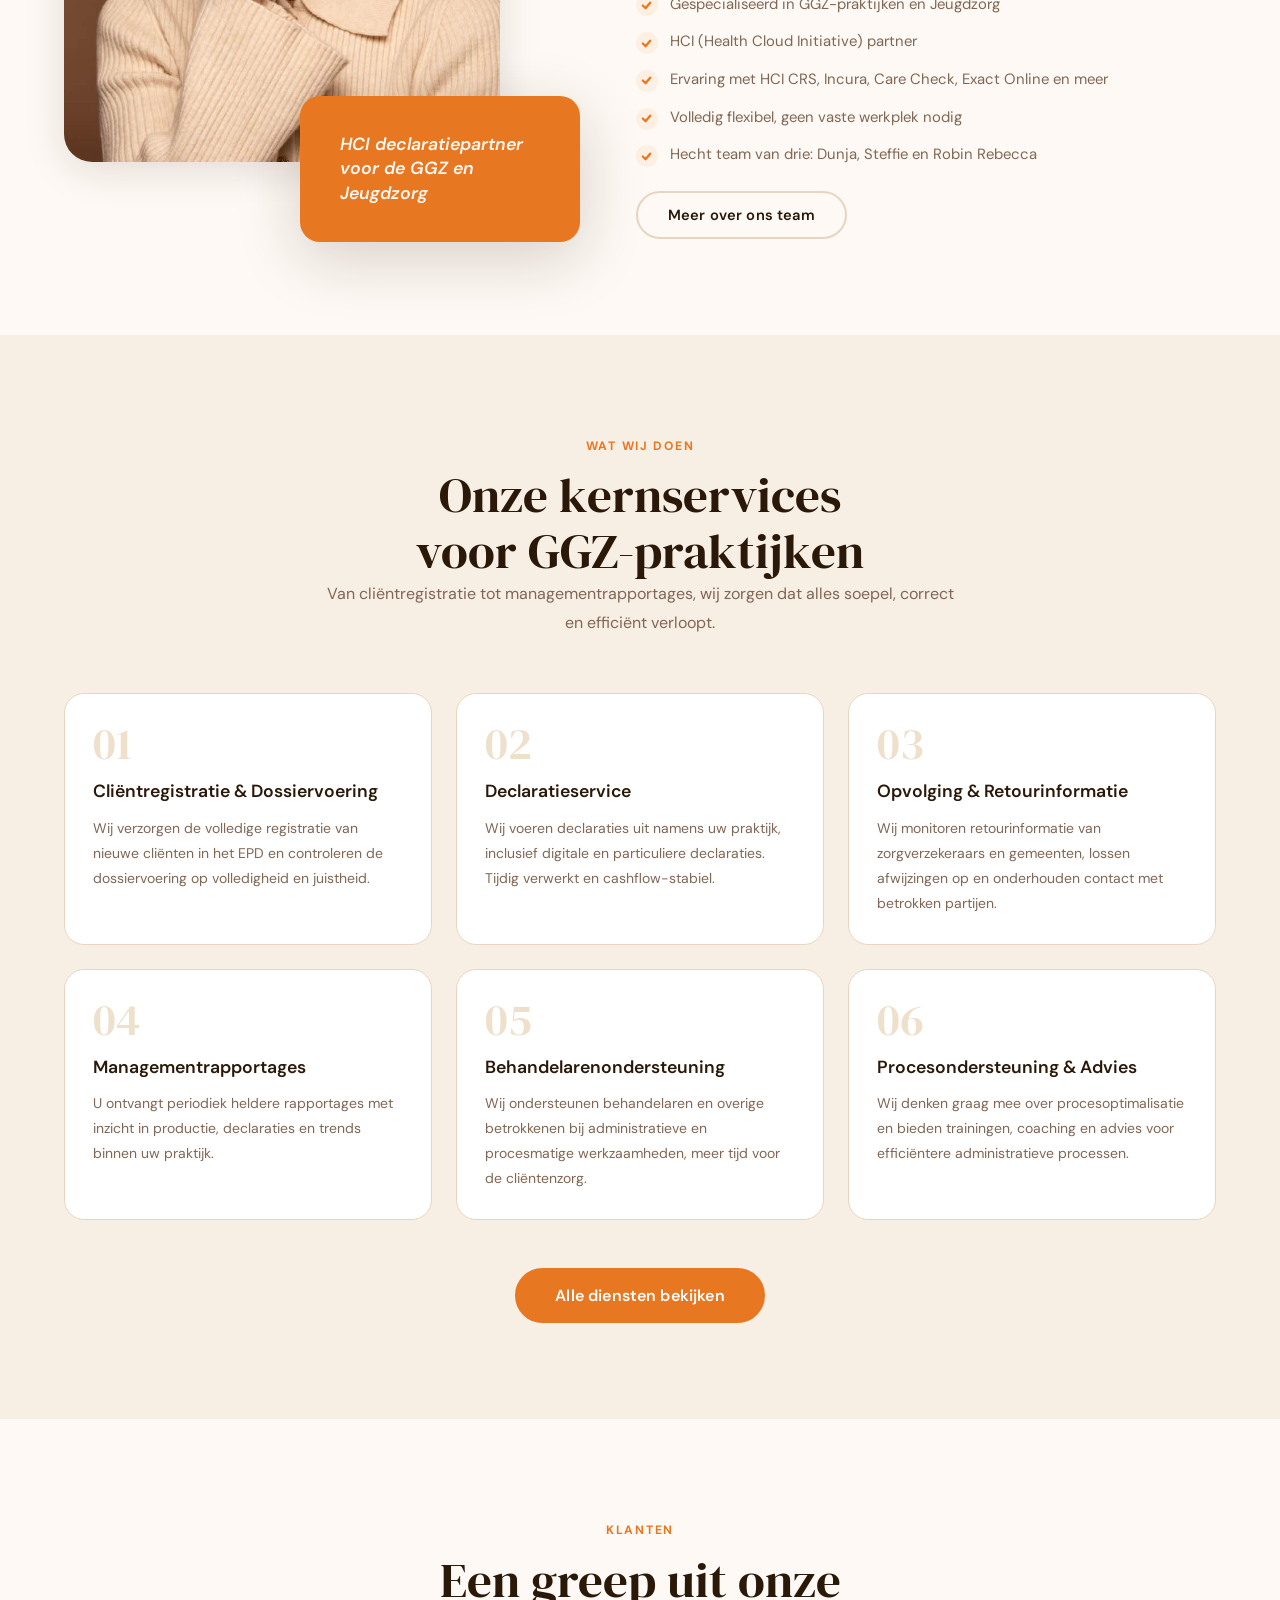
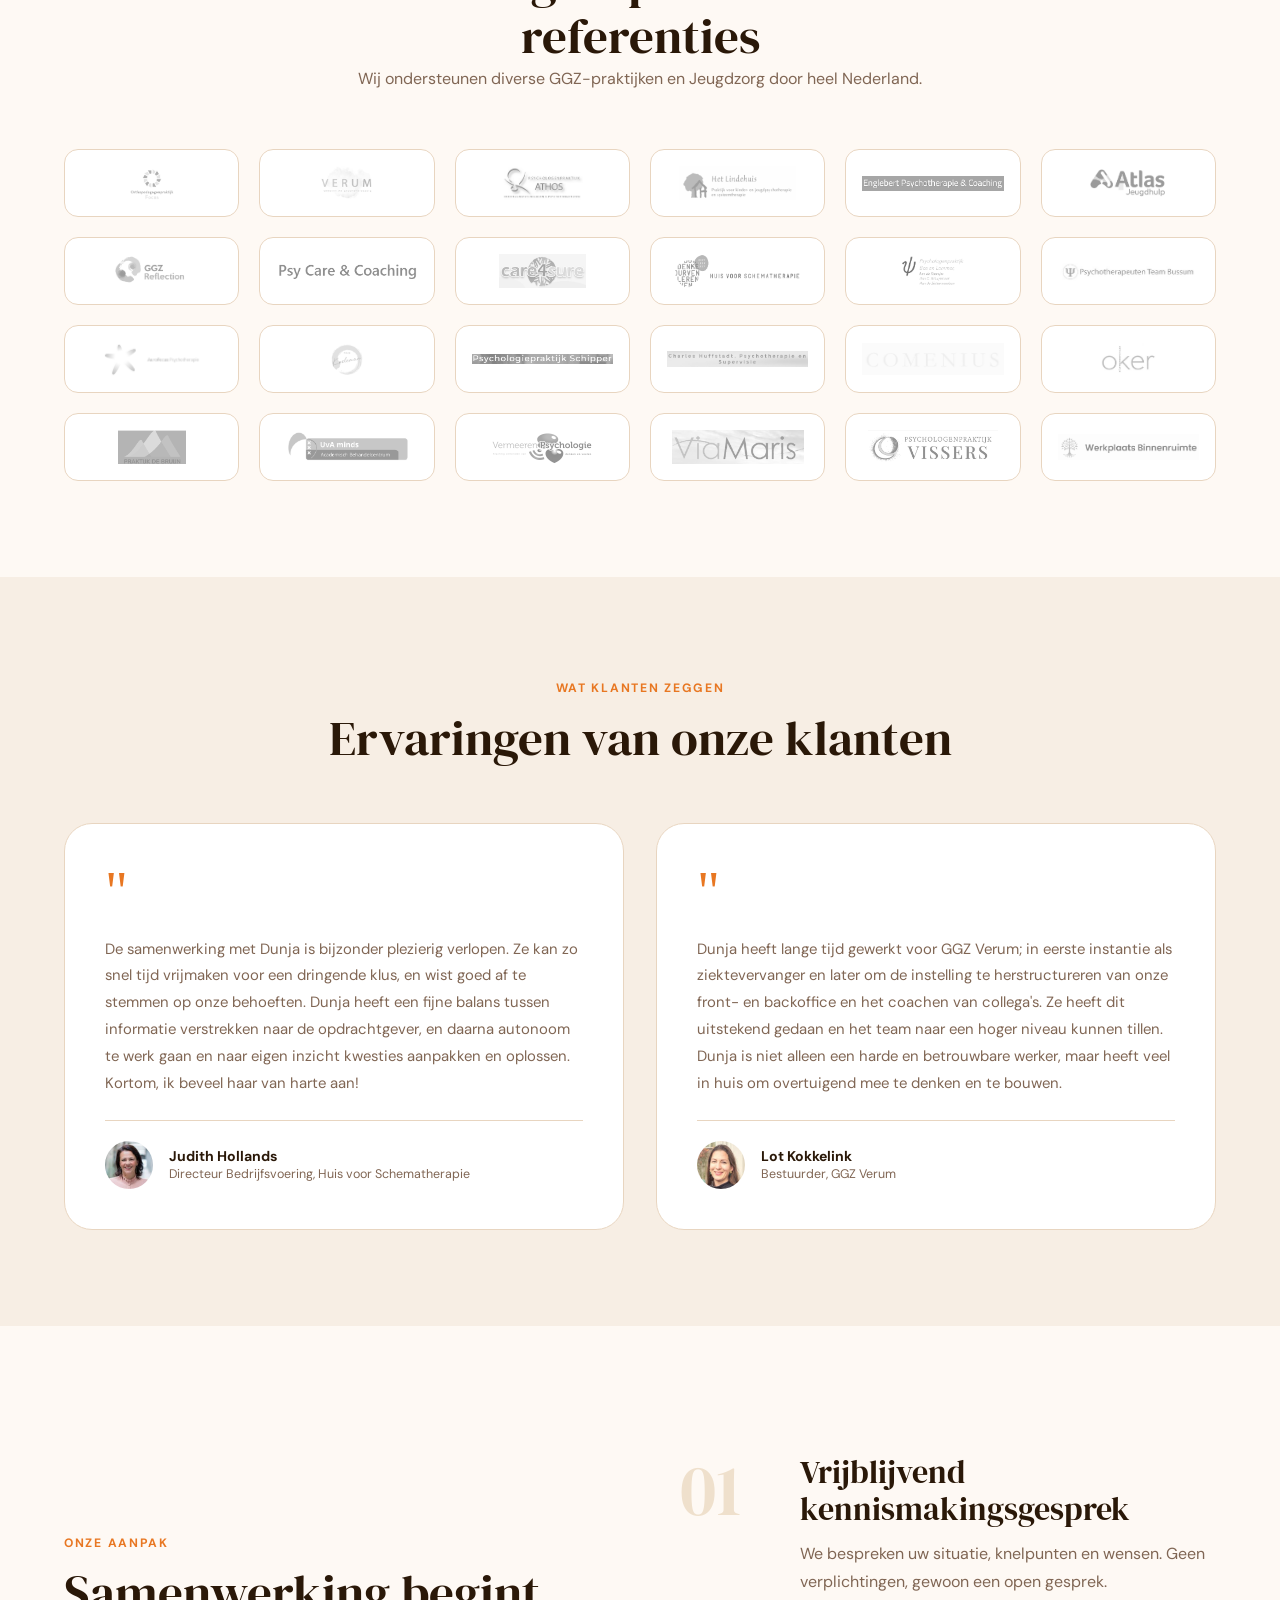
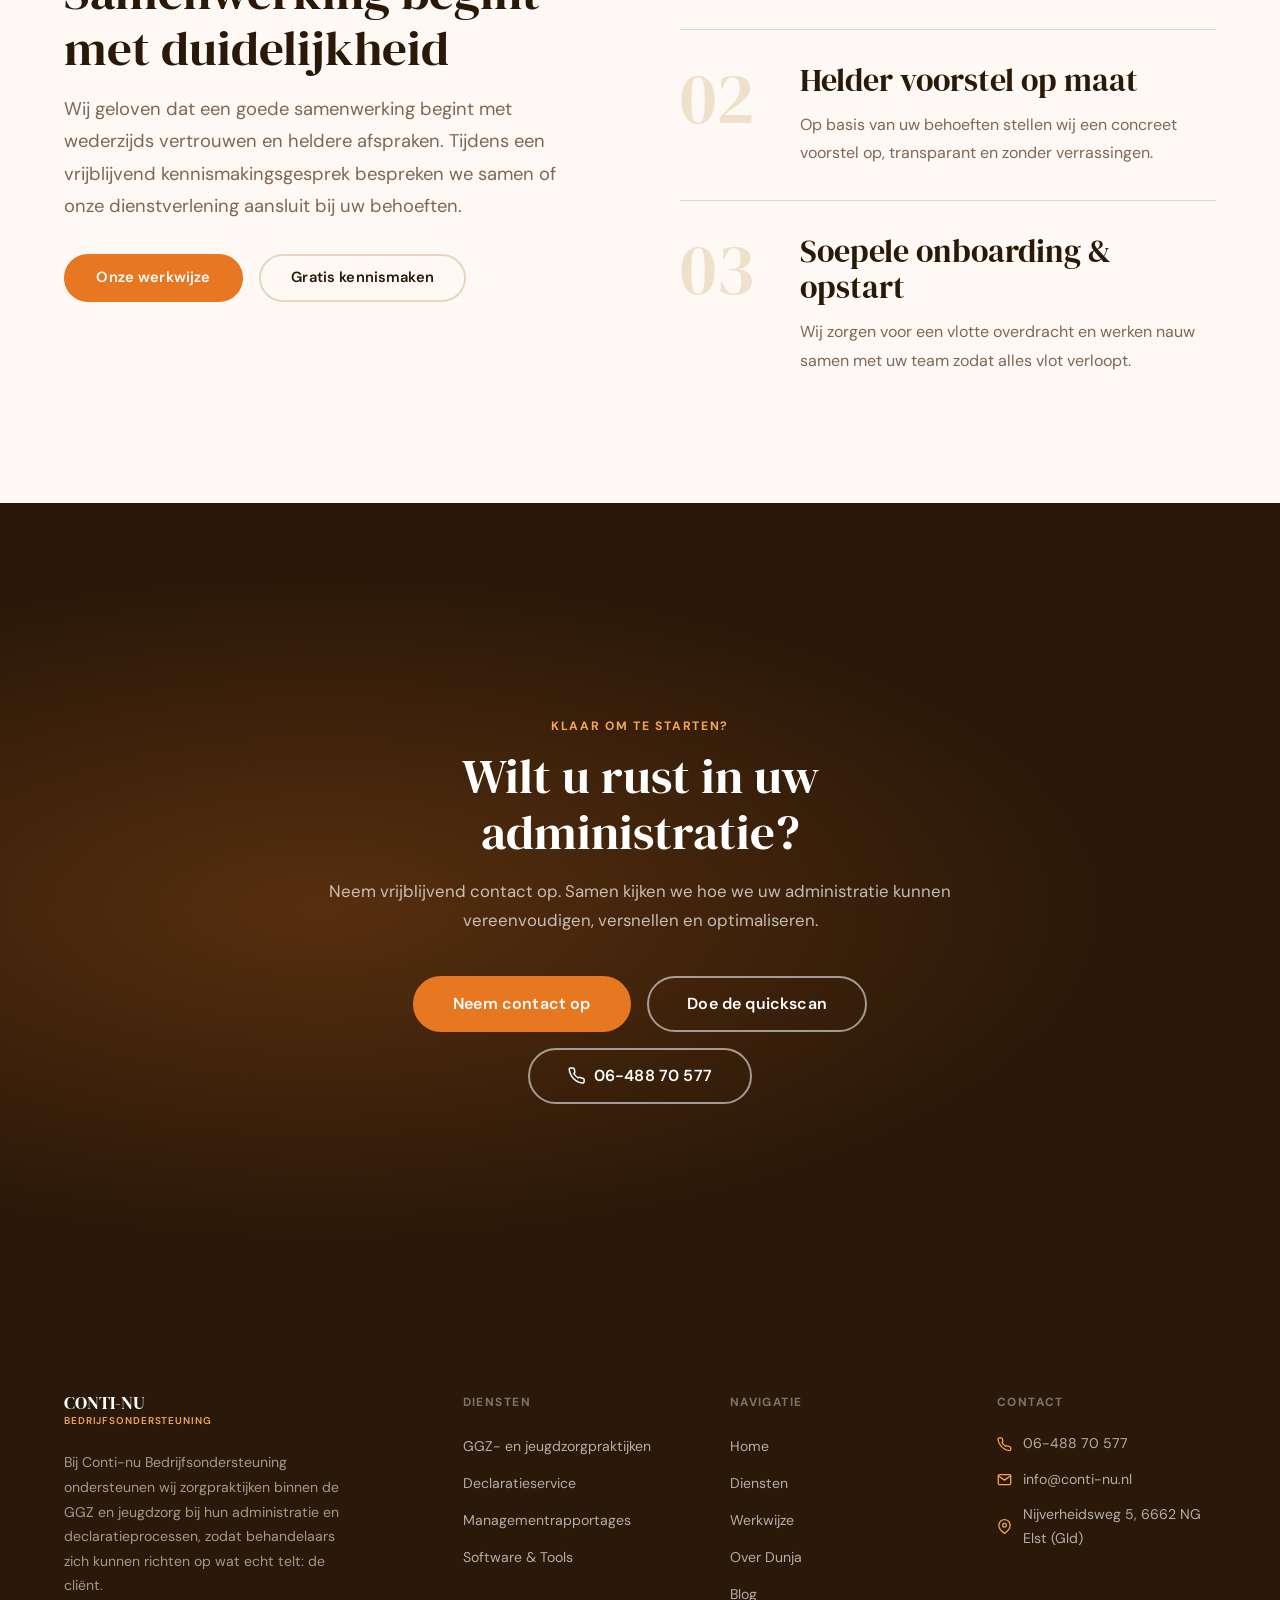
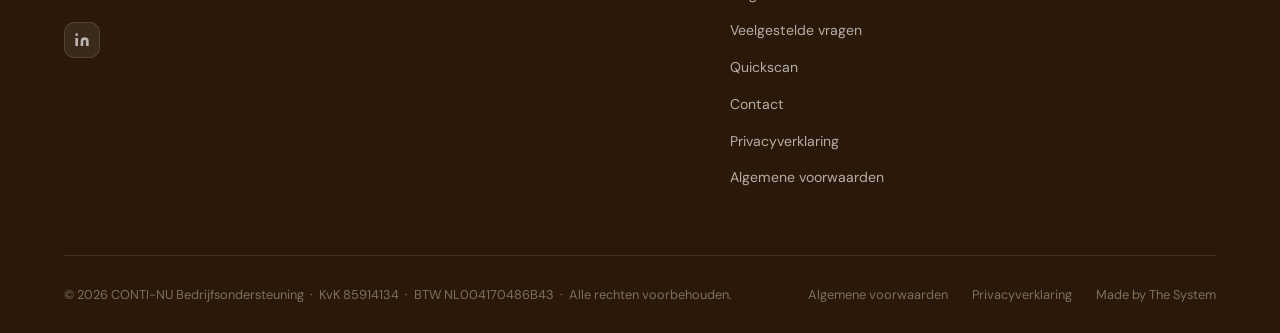
==== commit 847d4e68: "feat(blog): Blog-menu met generator — artikelen uit blog/_bron/*.md, overzicht, RSS, artikelen.json " ====
--- a/index.html
+++ b/index.html
@@ -84,7 +84,7 @@
       <li><a href="/diensten"   class="nav-link">Diensten</a></li>
       <li><a href="/werkwijze"  class="nav-link">Werkwijze</a></li>
       <li><a href="/over"       class="nav-link">Over</a></li>
-      <li><a href="/nieuws"     class="nav-link">Nieuws</a></li>
+      <li><a href="/blog"     class="nav-link">Blog</a></li>
       <li><a href="/veelgestelde-vragen" class="nav-link">Veelgestelde vragen</a></li>
     </ul>
     <a href="/contact" class="btn btn-primary nav-cta">Contact</a>
@@ -99,7 +99,7 @@
   <a href="/diensten"  class="nav-link">Diensten</a>
   <a href="/werkwijze" class="nav-link">Werkwijze</a>
   <a href="/over"      class="nav-link">Over</a>
-  <a href="/nieuws"    class="nav-link">Nieuws</a>
+  <a href="/blog"    class="nav-link">Blog</a>
   <a href="/veelgestelde-vragen" class="nav-link">Veelgestelde vragen</a>
   <a href="/contact"   class="btn btn-primary">Contact opnemen</a>
 </nav>
@@ -477,7 +477,7 @@
           <li><a href="/diensten"  class="footer-link">Diensten</a></li>
           <li><a href="/werkwijze" class="footer-link">Werkwijze</a></li>
           <li><a href="/over"      class="footer-link">Over Dunja</a></li>
-          <li><a href="/nieuws"    class="footer-link">Nieuws</a></li>
+          <li><a href="/blog"      class="footer-link">Blog</a></li>
           <li><a href="/veelgestelde-vragen" class="footer-link">Veelgestelde vragen</a></li>
           <li><a href="/quickscan" class="footer-link">Quickscan</a></li>
           <li><a href="/contact"   class="footer-link">Contact</a></li>
--- a/css/style.css
+++ b/css/style.css
@@ -913,3 +913,57 @@
   100% { transform: scale(1); }
 }
 .stat-number.counted { animation: statPop .4s ease; }
+
+/* ── Blog ─────────────────────────────────────── */
+.news-card-img { display: block; }
+.news-card h3 a { color: inherit; text-decoration: none; }
+.news-card-placeholder {
+  width: 100%; height: 100%; display: flex; align-items: center; justify-content: center;
+  font-family: var(--font-d); font-size: 4rem; color: var(--orange); background: var(--orange-pale);
+}
+.blog-volg {
+  margin-top: 4rem; padding: 3rem 2rem; text-align: center;
+  background: var(--cream-mid); border-radius: var(--r-xl); border: 1px solid var(--border);
+}
+.blog-volg p { font-size: .95rem; }
+.blog-volg a { color: var(--orange); font-weight: 600; }
+.post-meta { color: rgba(255,255,255,.68); font-size: .9rem; margin-top: 1.25rem; display: flex; gap: .6rem; flex-wrap: wrap; }
+.post-container { max-width: 820px; }
+.post-figure { margin: -9rem 0 3rem; border-radius: var(--r-xl); overflow: hidden; box-shadow: var(--sh-md); background: var(--cream-dark); }
+.post-figure img { width: 100%; height: auto; display: block; aspect-ratio: 16/9; object-fit: cover; }
+.post-body { font-size: 1.08rem; }
+.post-body p, .post-body ul, .post-body ol { margin-bottom: 1.4rem; color: var(--text-muted); }
+.post-body h2 { font-size: clamp(1.6rem, 2.6vw, 2.2rem); margin: 2.75rem 0 1rem; }
+.post-body h3 { font-size: clamp(1.25rem, 2vw, 1.5rem); margin: 2rem 0 .75rem; }
+.post-body ul { list-style: disc; padding-left: 1.5rem; }
+.post-body ol { list-style: decimal; padding-left: 1.5rem; }
+.post-body li { margin-bottom: .5rem; }
+.post-body li::marker { color: var(--orange); }
+.post-body a { color: var(--orange); font-weight: 600; text-decoration: underline; text-underline-offset: 3px; }
+.post-body blockquote {
+  margin: 2rem 0; padding: 1.5rem 2rem; border-left: 4px solid var(--orange);
+  background: var(--orange-pale); border-radius: 0 var(--r) var(--r) 0; font-family: var(--font-d); font-size: 1.3rem; color: var(--brown);
+}
+.post-body blockquote p { margin: 0; color: inherit; }
+.post-body img { max-width: 100%; height: auto; border-radius: var(--r-lg); margin: .5rem 0 1.5rem; box-shadow: var(--sh); }
+.post-body figure { margin: 2rem 0; }
+.post-body figcaption { font-size: .85rem; color: var(--text-muted); margin-top: .5rem; }
+.post-body table { width: 100%; border-collapse: collapse; margin-bottom: 1.5rem; font-size: .95rem; }
+.post-body th, .post-body td { text-align: left; padding: .7rem .9rem; border-bottom: 1px solid var(--border); }
+.post-body th { color: var(--brown); font-weight: 600; background: var(--cream-mid); }
+.post-share {
+  margin-top: 3.5rem; padding-top: 2rem; border-top: 1px solid var(--border);
+  display: flex; align-items: center; gap: 1rem; flex-wrap: wrap;
+}
+.post-share > span { font-weight: 600; color: var(--brown); }
+.post-share .btn svg { width: 1.1em; height: 1.1em; }
+.post-terug { margin-left: auto; color: var(--text-muted); font-weight: 600; }
+.post-terug:hover { color: var(--orange); }
+@media (max-width: 720px) {
+  .post-figure { margin-top: -5rem; }
+  .post-terug { margin-left: 0; }
+}
+.visually-hidden { position:absolute; width:1px; height:1px; padding:0; margin:-1px; overflow:hidden; clip:rect(0,0,0,0); white-space:nowrap; border:0; }
+.news-card-img--logo { background: var(--white); padding: 2rem; display: flex; align-items: center; justify-content: center; }
+.news-card-img--logo img { object-fit: contain; max-height: 120px; width: auto; }
+.news-card:hover .news-card-img--logo img { transform: none; }
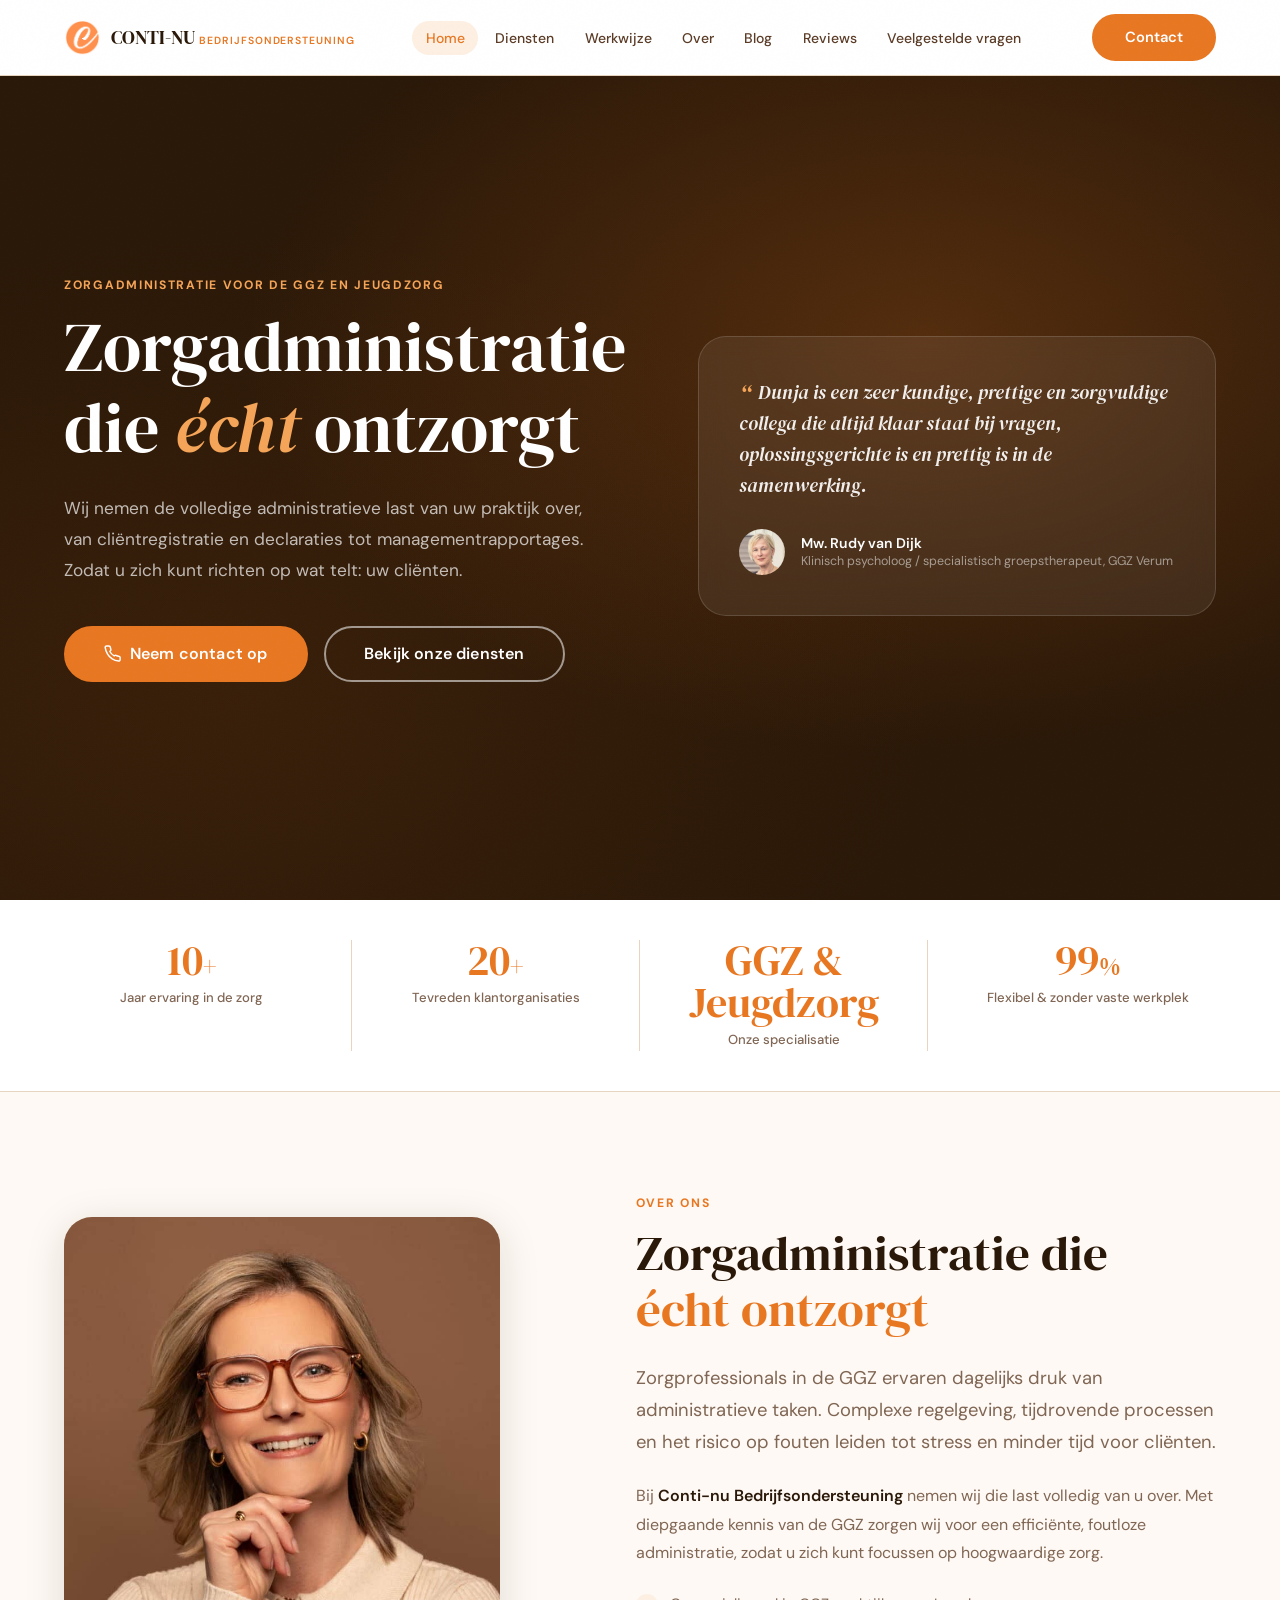
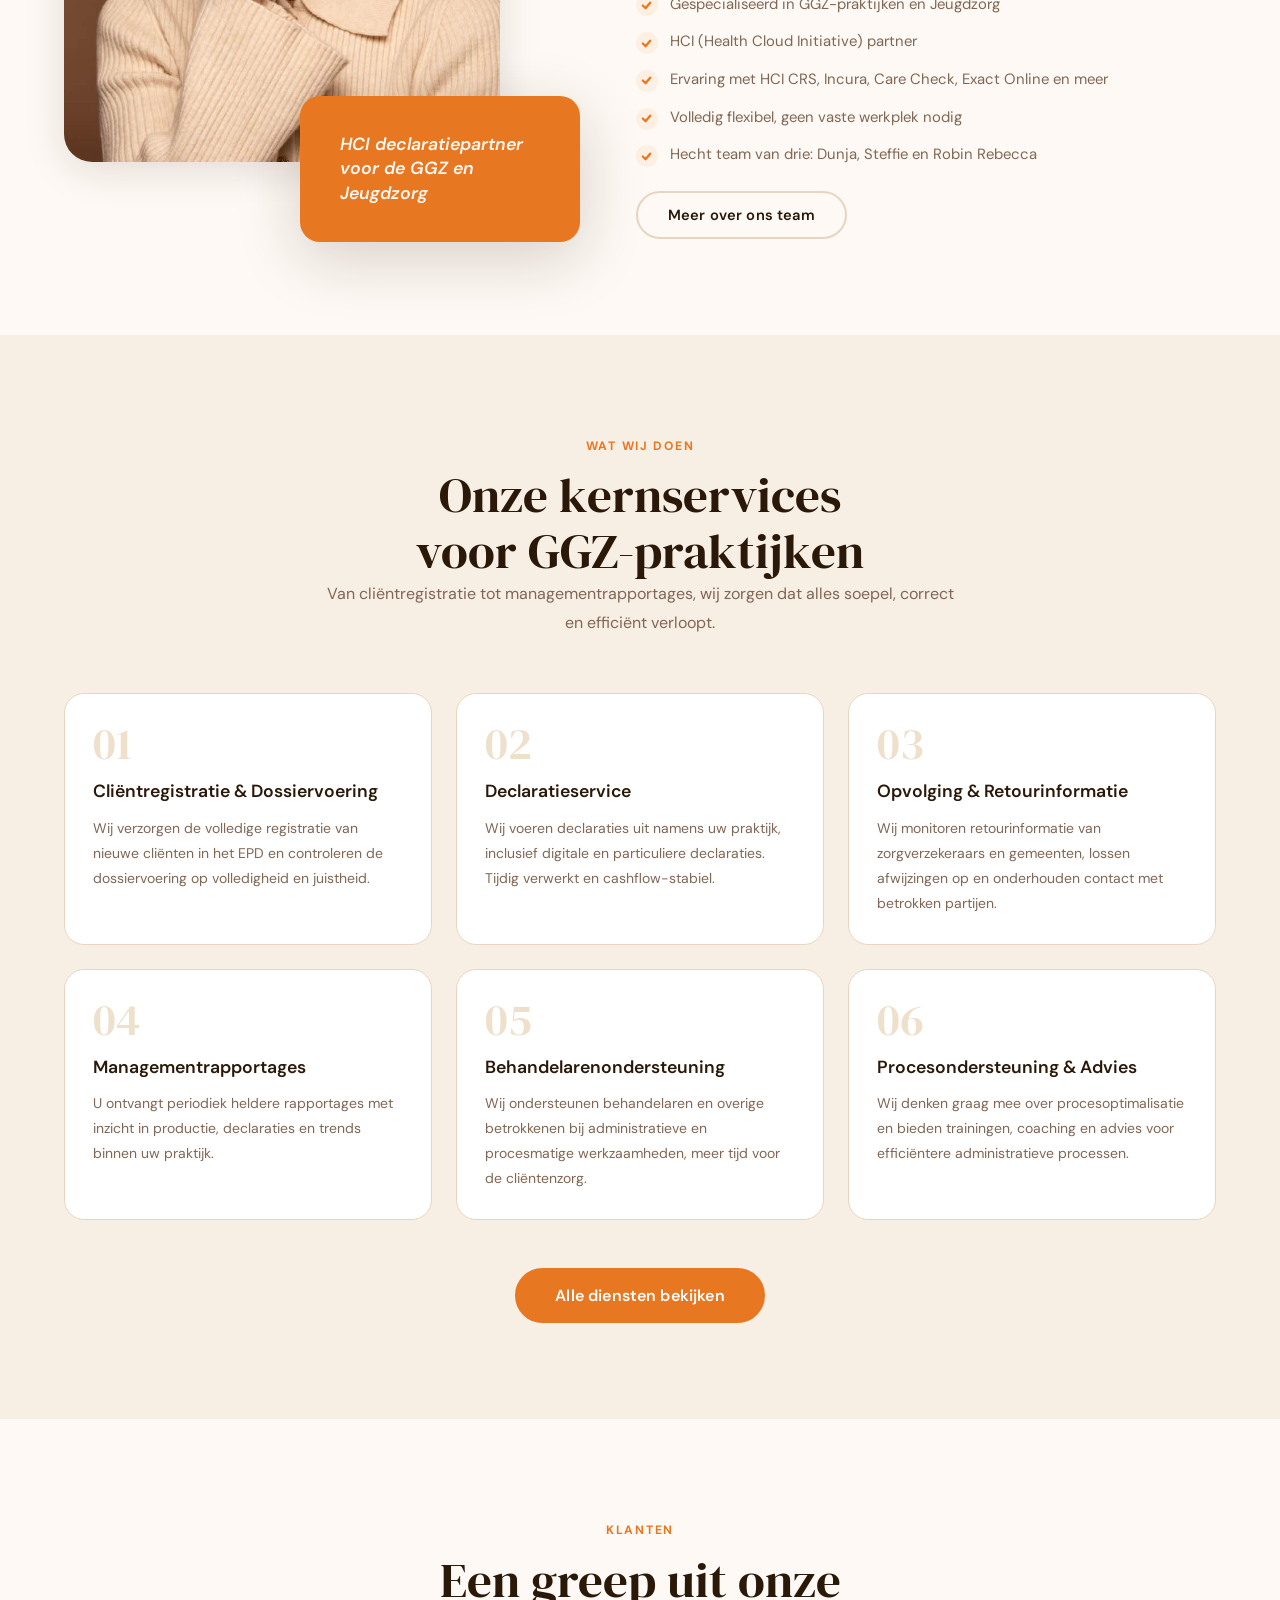
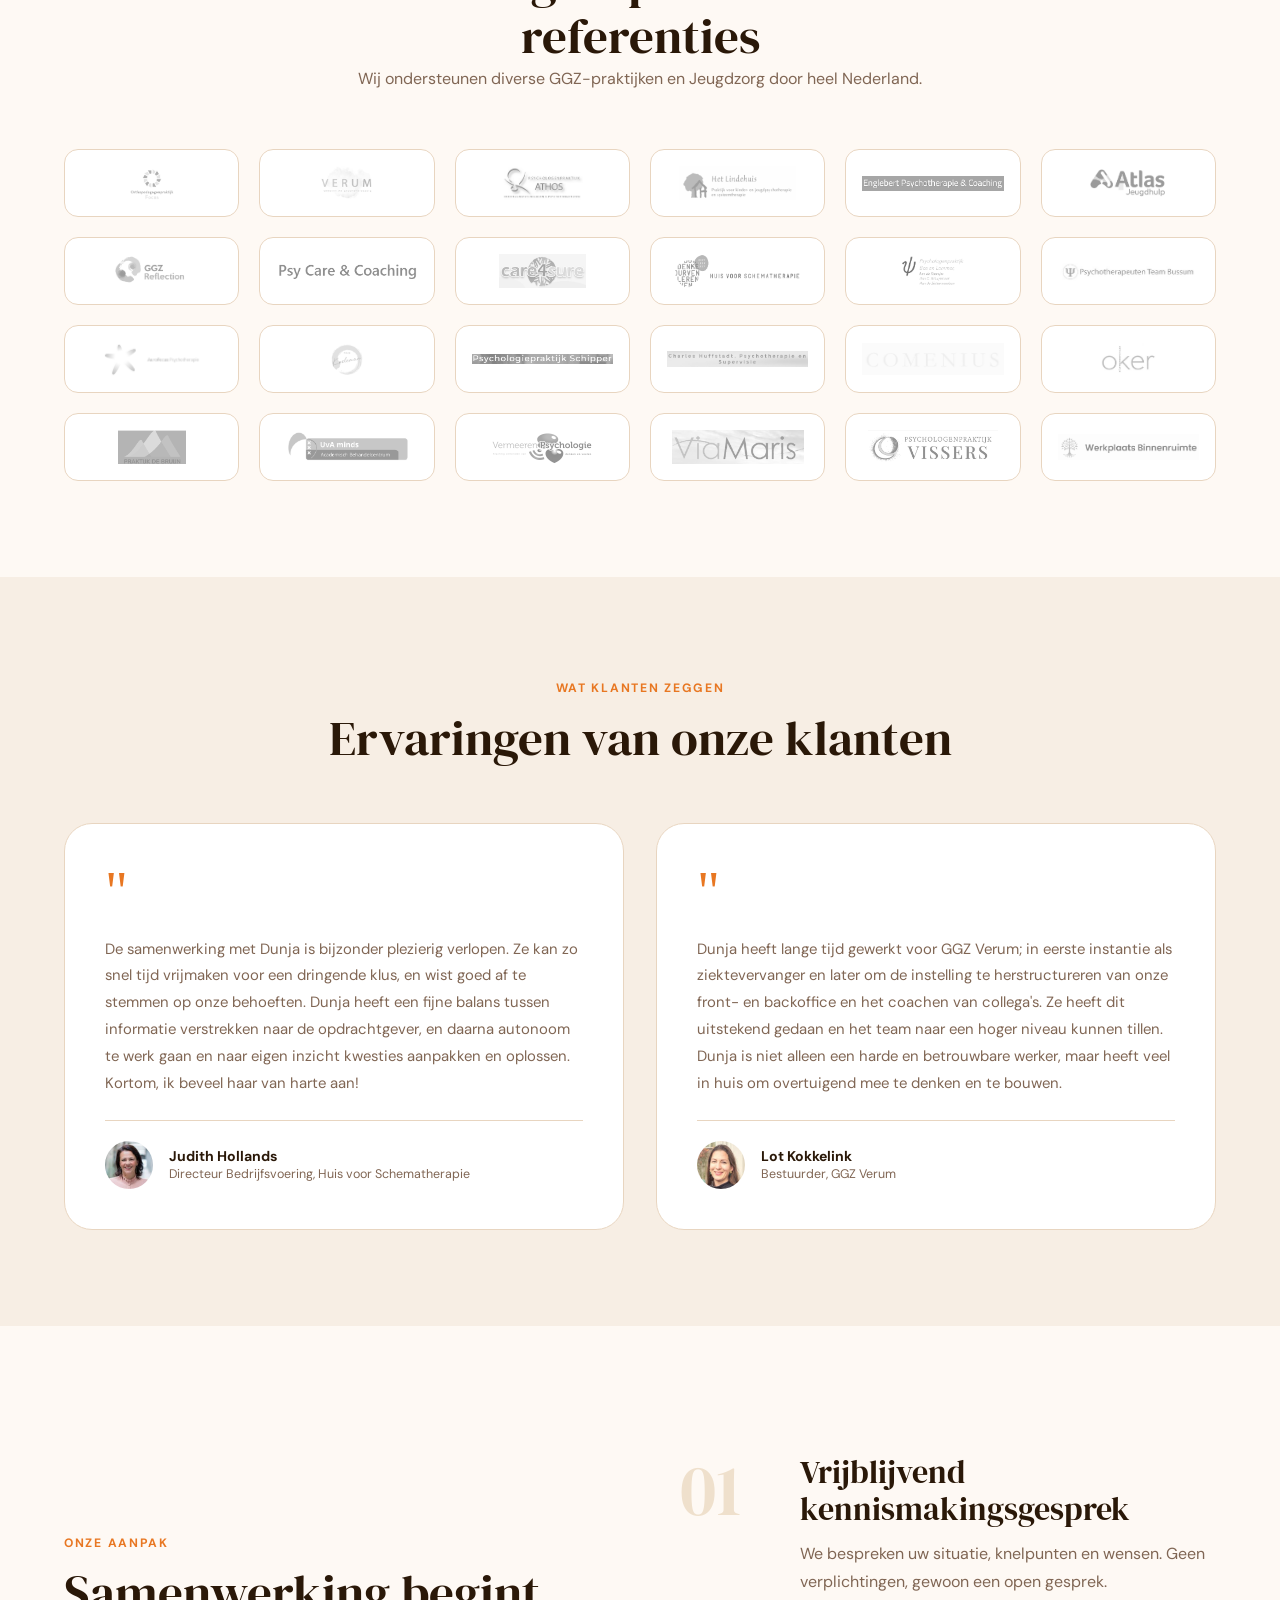
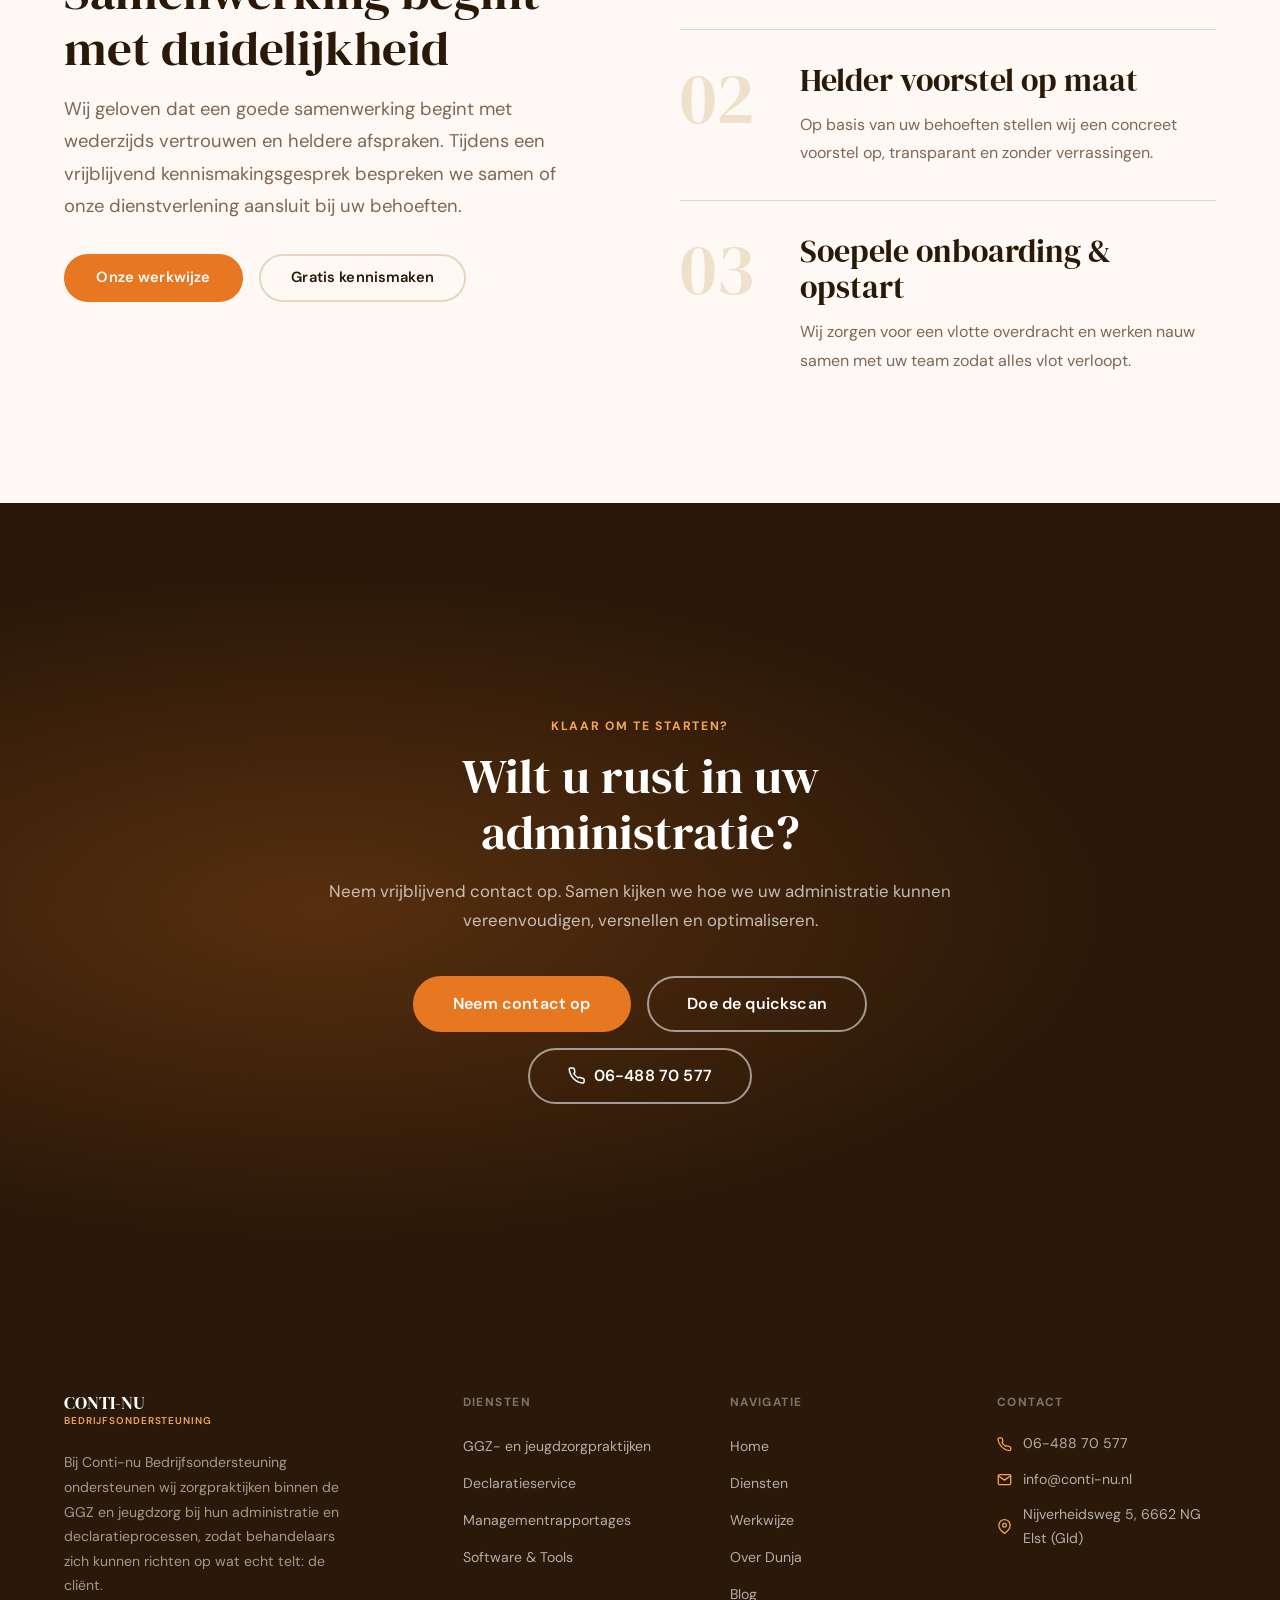
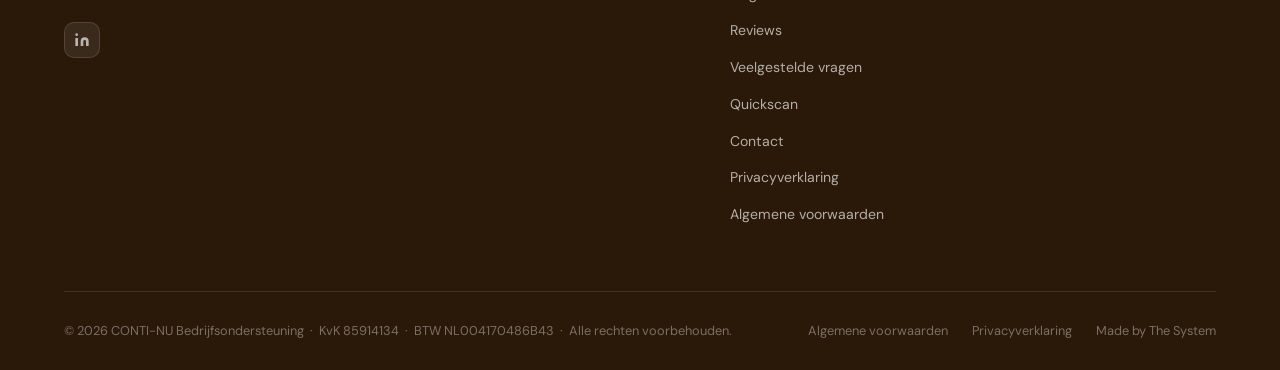
==== commit fc6b75a2: "feat(reviews): Reviews-pagina fase 1 — bestaande reviews tonen Fase 1 van de reviews-module (Elio, 9" ====
--- a/index.html
+++ b/index.html
@@ -85,6 +85,7 @@
       <li><a href="/werkwijze"  class="nav-link">Werkwijze</a></li>
       <li><a href="/over"       class="nav-link">Over</a></li>
       <li><a href="/blog"     class="nav-link">Blog</a></li>
+      <li><a href="/reviews" class="nav-link">Reviews</a></li>
       <li><a href="/veelgestelde-vragen" class="nav-link">Veelgestelde vragen</a></li>
     </ul>
     <a href="/contact" class="btn btn-primary nav-cta">Contact</a>
@@ -100,6 +101,7 @@
   <a href="/werkwijze" class="nav-link">Werkwijze</a>
   <a href="/over"      class="nav-link">Over</a>
   <a href="/blog"    class="nav-link">Blog</a>
+  <a href="/reviews" class="nav-link">Reviews</a>
   <a href="/veelgestelde-vragen" class="nav-link">Veelgestelde vragen</a>
   <a href="/contact"   class="btn btn-primary">Contact opnemen</a>
 </nav>
@@ -478,6 +480,7 @@
           <li><a href="/werkwijze" class="footer-link">Werkwijze</a></li>
           <li><a href="/over"      class="footer-link">Over Dunja</a></li>
           <li><a href="/blog"      class="footer-link">Blog</a></li>
+          <li><a href="/reviews" class="footer-link">Reviews</a></li>
           <li><a href="/veelgestelde-vragen" class="footer-link">Veelgestelde vragen</a></li>
           <li><a href="/quickscan" class="footer-link">Quickscan</a></li>
           <li><a href="/contact"   class="footer-link">Contact</a></li>
